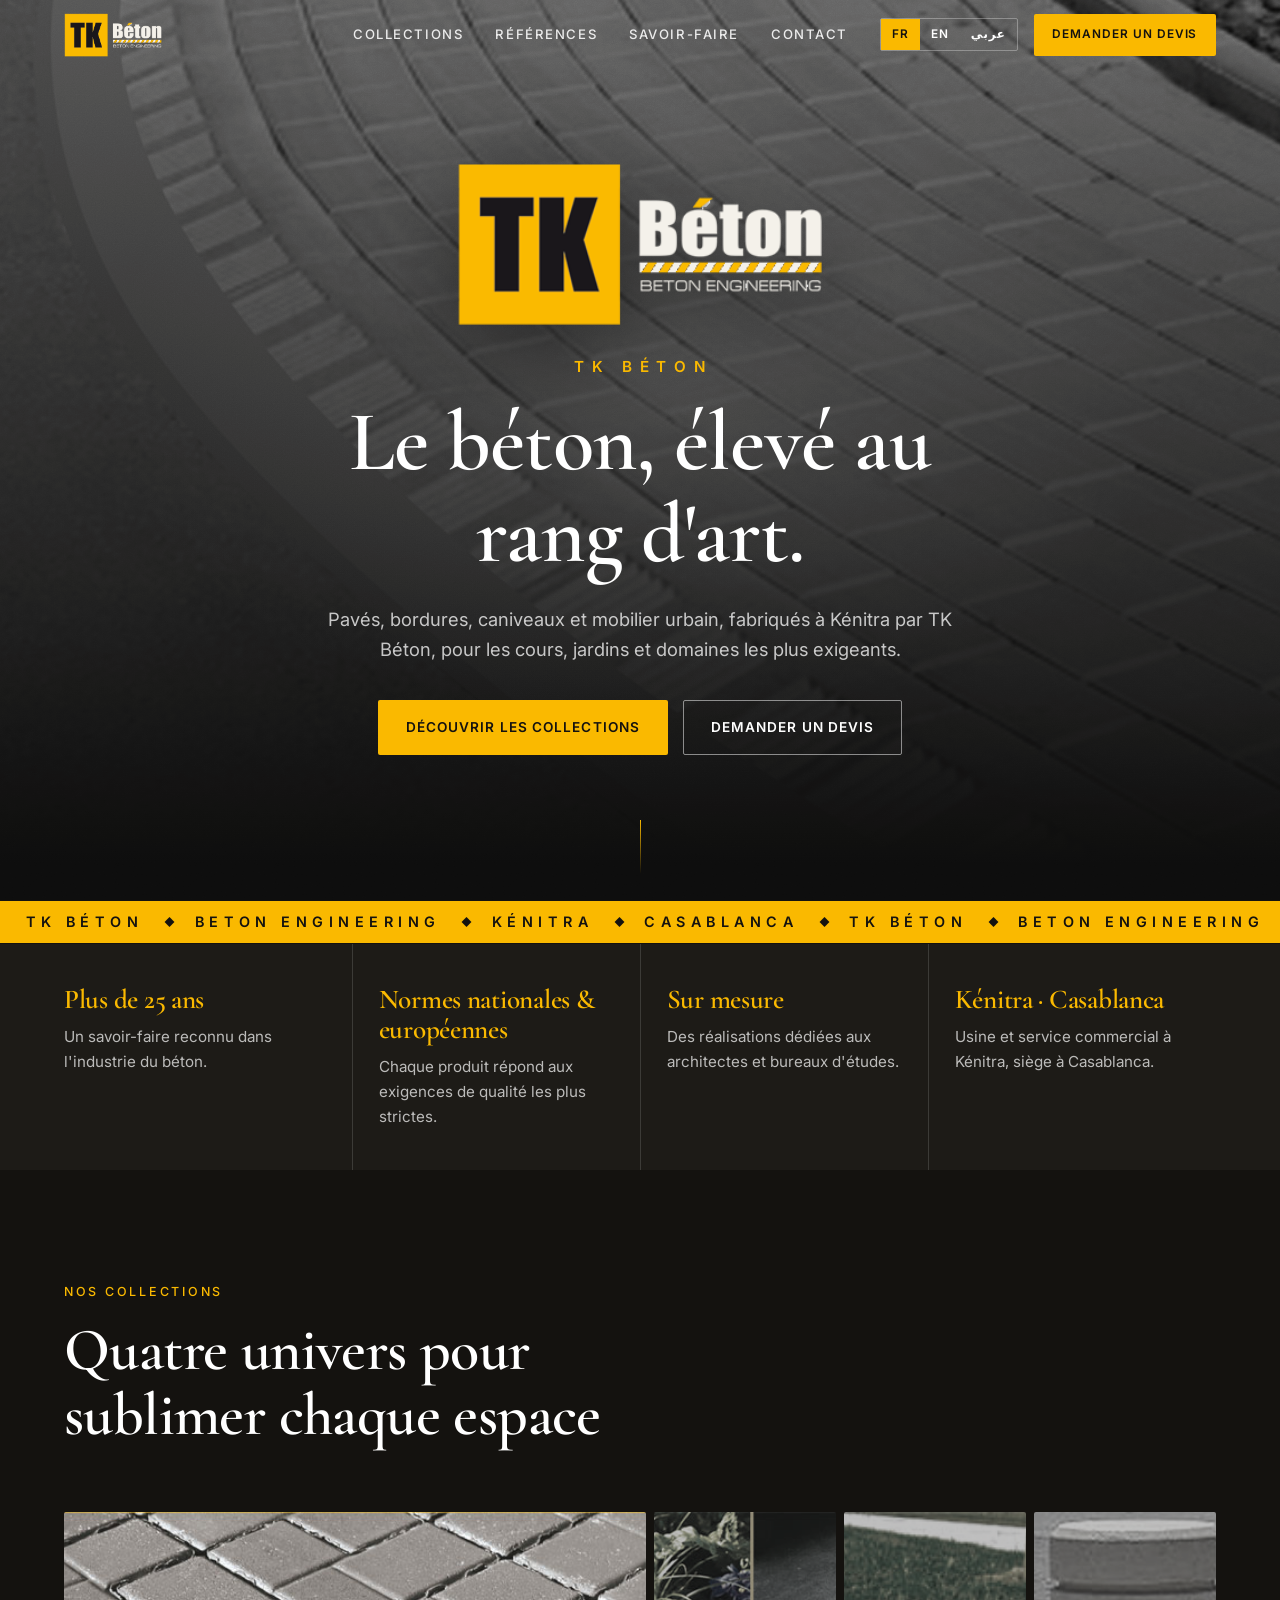
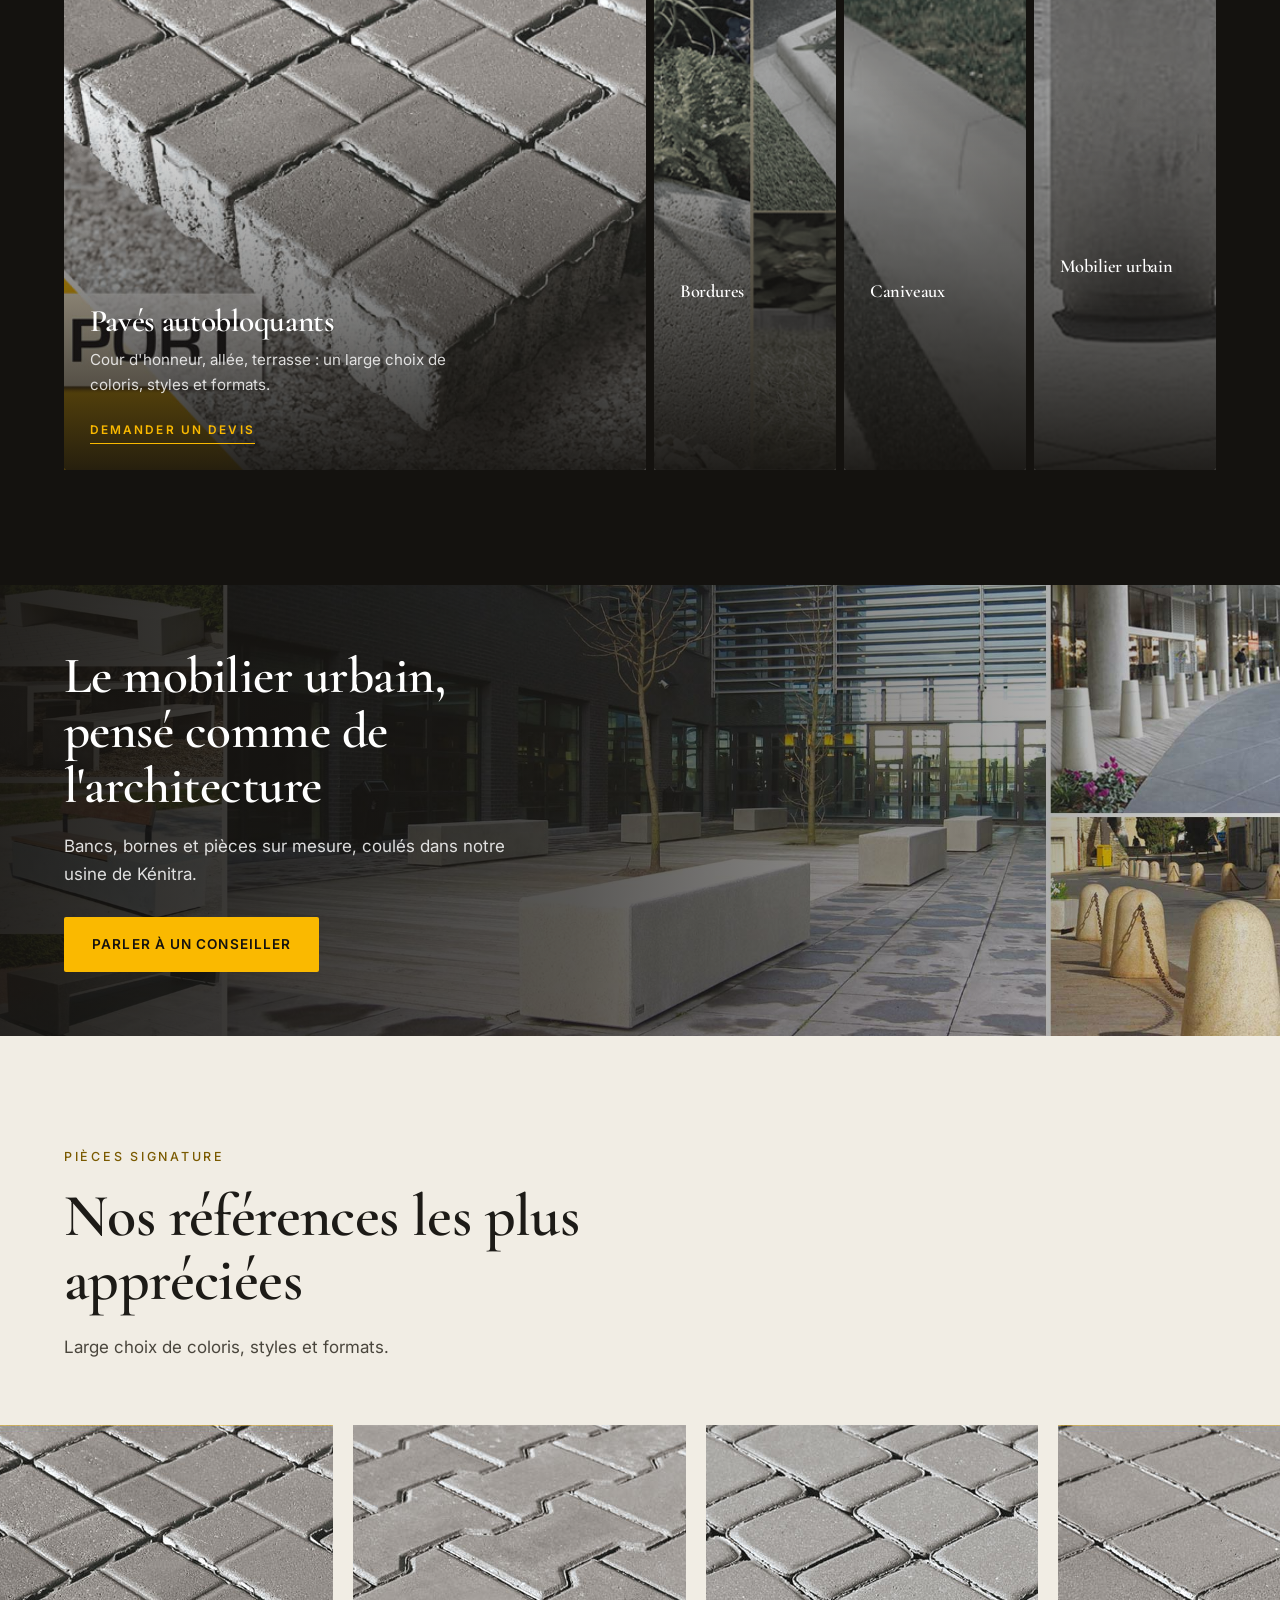
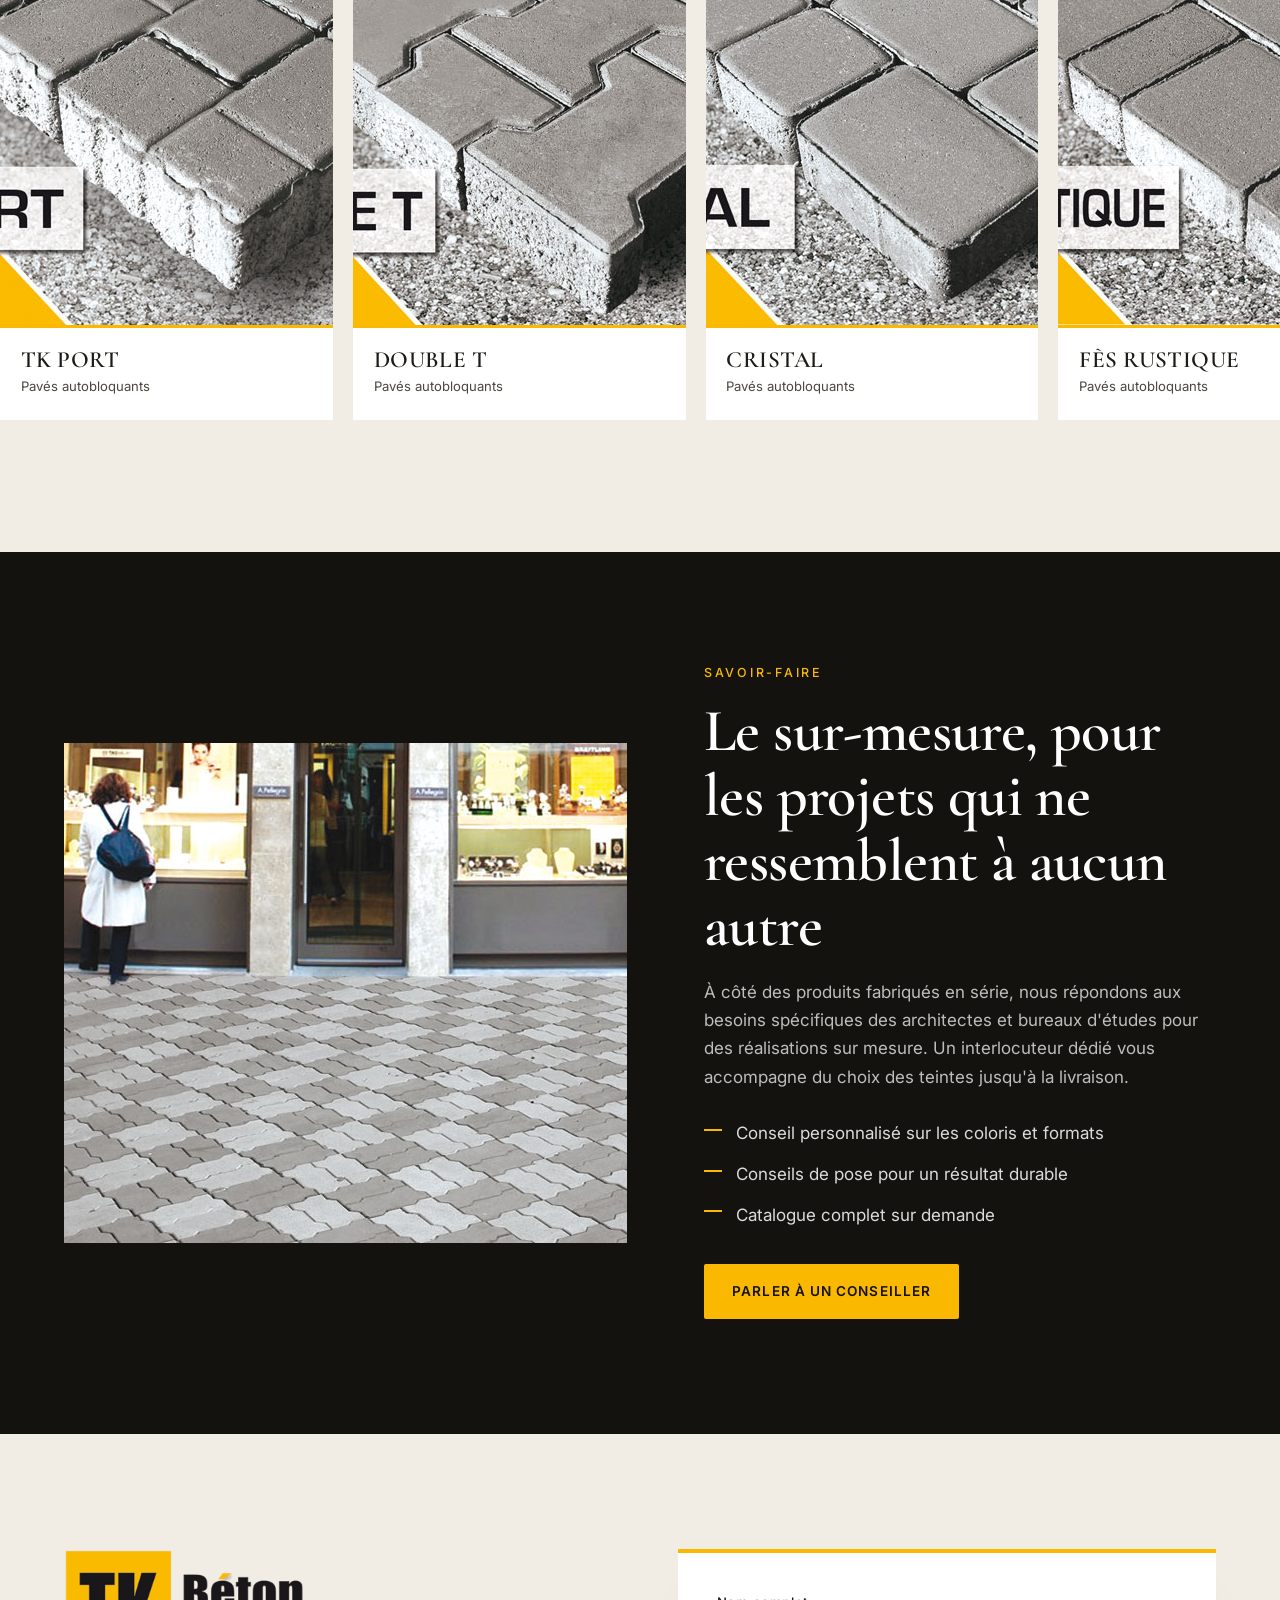
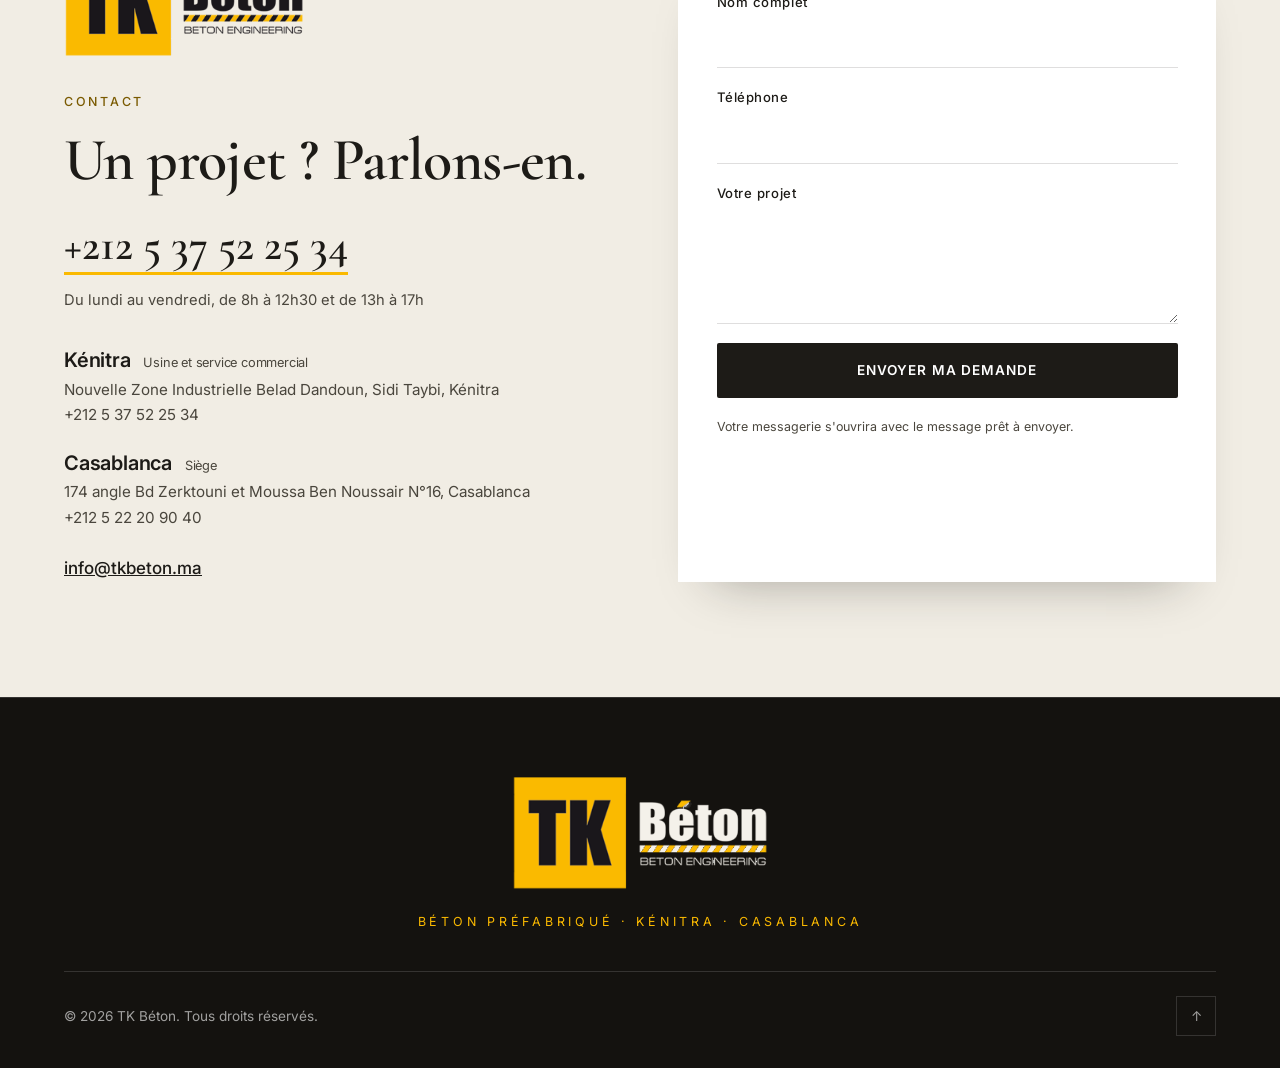
==== index.html @ c7498874 "feat: TK Beton v2 - logo-first dark premium redesign (FR/EN/AR)" ====
<!DOCTYPE html>
<html lang="fr" dir="ltr">
<head>
<meta charset="utf-8">
<meta name="viewport" content="width=device-width, initial-scale=1">
<title>TK Béton — L'art du béton pour vos espaces extérieurs</title>
<meta name="description" content="TK Béton, fabricant de béton préfabriqué à Kénitra : pavés autobloquants, bordures, caniveaux et mobilier urbain, aux normes nationales et européennes.">
<meta name="theme-color" content="#14120f">
<link rel="icon" type="image/png" sizes="32x32" href="images/favicon-32x32.png">
<link rel="apple-touch-icon" href="images/apple-touch-icon.png">
<script>
/* Set language/direction before first paint so Arabic never flashes as LTR French. */
(function(){try{var l=localStorage.getItem('tk-lang');if(['fr','en','ar'].indexOf(l)<0){l='fr';}
var d=document.documentElement;d.lang=l;d.dir=l==='ar'?'rtl':'ltr';}catch(e){}})();
</script>
<link rel="preload" as="image" href="images/logo-light.png">
<link rel="preconnect" href="https://fonts.googleapis.com">
<link rel="preconnect" href="https://fonts.gstatic.com" crossorigin>
<link href="https://fonts.googleapis.com/css2?family=Cormorant+Garamond:wght@500;600&family=Inter:wght@400;500;600&family=Noto+Naskh+Arabic:wght@500;700&family=Tajawal:wght@400;500;700&display=swap" rel="stylesheet">
<link rel="stylesheet" href="css/style.css">
</head>
<body>

<header class="site-header" id="top">
  <a class="brand" href="#top" aria-label="TK Béton — Beton Engineering">
    <img src="images/logo-light.png" width="323" height="145" alt="TK Béton — Beton Engineering">
  </a>
  <nav class="main-nav" id="main-nav" aria-label="Navigation principale">
    <a href="#collections" data-i18n="nav.collections">Collections</a>
    <a href="#references" data-i18n="nav.refs">Références</a>
    <a href="#savoir-faire" data-i18n="nav.craft">Savoir-faire</a>
    <a href="#contact" data-i18n="nav.contact">Contact</a>
  </nav>
  <div class="header-tools">
    <div class="lang" role="group" aria-label="Langue / Language / اللغة">
      <button type="button" data-lang="fr" aria-pressed="true">FR</button>
      <button type="button" data-lang="en" aria-pressed="false">EN</button>
      <button type="button" data-lang="ar" aria-pressed="false" lang="ar">عربي</button>
    </div>
    <a class="btn btn-gold btn-sm" href="#contact" data-i18n="nav.quote">Demander un devis</a>
    <button class="menu-btn" type="button" aria-controls="main-nav" aria-expanded="false" aria-label="Menu"><span></span><span></span></button>
  </div>
</header>

<main>
  <!-- HERO: the logo is the centrepiece -->
  <section class="hero" aria-labelledby="hero-title">
    <div class="hero-bg" aria-hidden="true"></div>
    <div class="hero-inner">
      <img class="hero-logo" src="images/logo-light.png" width="323" height="145" alt="TK Béton — Beton Engineering" fetchpriority="high">
      <p class="wordmark" data-i18n="brand.name">TK Béton</p>
      <h1 id="hero-title" data-i18n="hero2.title">Le béton, élevé au rang d'art.</h1>
      <p class="lead" data-i18n="hero.lead"></p>
      <div class="hero-cta">
        <a class="btn btn-gold" href="#collections" data-i18n="hero.cta1">Découvrir les collections</a>
        <a class="btn btn-ghost" href="#contact" data-i18n="nav.quote">Demander un devis</a>
      </div>
    </div>
    <a class="scroll-hint" href="#brandline" aria-label="Scroll"><i></i></a>
  </section>

  <!-- BRAND LINE -->
  <div class="brandline" id="brandline" aria-hidden="true">
    <div class="brandline-track">
      <span>TK BÉTON</span><span>BETON ENGINEERING</span><span>KÉNITRA</span><span>CASABLANCA</span>
      <span>TK BÉTON</span><span>BETON ENGINEERING</span><span>KÉNITRA</span><span>CASABLANCA</span>
    </div>
  </div>

  <!-- TRUST -->
  <section class="pillars" id="pillars">
    <div class="wrap pillars-grid">
      <div><h2 data-i18n="pillars.1.t">Plus de 25 ans</h2><p data-i18n="pillars.1.d"></p></div>
      <div><h2 data-i18n="pillars.2.t">Normes</h2><p data-i18n="pillars.2.d"></p></div>
      <div><h2 data-i18n="pillars.3.t">Sur mesure</h2><p data-i18n="pillars.3.d"></p></div>
      <div><h2 data-i18n="pillars.4.t">Kénitra · Casablanca</h2><p data-i18n="pillars.4.d"></p></div>
    </div>
  </section>

  <!-- COLLECTIONS: expanding panels -->
  <section class="section section-dark" id="collections" aria-labelledby="col-title">
    <div class="wrap">
      <header class="section-head">
        <p class="eyebrow" data-i18n="col.eyebrow">Nos collections</p>
        <h2 id="col-title" data-i18n="col.title">Quatre univers</h2>
      </header>
    </div>
    <div class="panels">
      <a class="panel" href="#contact" data-product="Pavés autobloquants">
        <img src="images/tk_port.jpg" width="715" height="500" alt="Pavés autobloquants TK Port" loading="lazy">
        <div class="panel-body"><h3 data-i18n="col.paves.t"></h3><p data-i18n="col.paves.d"></p><span class="more" data-i18n="card.quote">Demander un devis</span></div>
      </a>
      <a class="panel" href="#contact" data-product="Bordures">
        <img src="images/p1-cr1.jpg" width="715" height="500" alt="Bordures P1-CR1" loading="lazy">
        <div class="panel-body"><h3 data-i18n="col.bordures.t"></h3><p data-i18n="col.bordures.d"></p><span class="more" data-i18n="card.quote">Demander un devis</span></div>
      </a>
      <a class="panel" href="#contact" data-product="Caniveaux">
        <img src="images/caniveaux.jpg" width="429" height="300" alt="Caniveaux en béton" loading="lazy">
        <div class="panel-body"><h3 data-i18n="col.caniveaux.t"></h3><p data-i18n="col.caniveaux.d"></p><span class="more" data-i18n="card.quote">Demander un devis</span></div>
      </a>
      <a class="panel" href="#contact" data-product="Mobilier urbain">
        <img src="images/bornes.jpg" width="715" height="500" alt="Bornes en béton" loading="lazy">
        <div class="panel-body"><h3 data-i18n="col.mobilier.t"></h3><p data-i18n="col.mobilier.d"></p><span class="more" data-i18n="card.quote">Demander un devis</span></div>
      </a>
    </div>
  </section>

  <!-- BAND -->
  <section class="band" aria-labelledby="band-title">
    <img src="images/slide3.jpg" width="1920" height="700" alt="Mobilier urbain TK Béton : bancs et bornes en béton" loading="lazy">
    <div class="band-shade"></div>
    <div class="wrap band-copy">
      <h2 id="band-title" data-i18n="band.title"></h2>
      <p data-i18n="band.p"></p>
      <a class="btn btn-gold" href="#contact" data-product="Mobilier urbain sur mesure" data-i18n="band.cta">Parler à un conseiller</a>
    </div>
  </section>

  <!-- REFERENCES -->
  <section class="section section-stone" id="references" aria-labelledby="sig-title">
    <div class="wrap">
      <header class="section-head">
        <p class="eyebrow dark" data-i18n="sig.eyebrow">Pièces signature</p>
        <h2 id="sig-title" data-i18n="sig.title"></h2>
        <p class="sub" data-i18n="sig.lead"></p>
      </header>
    </div>
    <ul class="rail" tabindex="0" aria-label="TK PORT, DOUBLE T, CRISTAL, FÈS RUSTIQUE, P1-CR1, BORNES">
      <li><img src="images/tk_port.jpg" width="715" height="500" alt="TK PORT" loading="lazy"><div><b>TK PORT</b><span data-i18n="sig.paves"></span></div></li>
      <li><img src="images/double_t.jpg" width="715" height="500" alt="Double T" loading="lazy"><div><b>DOUBLE T</b><span data-i18n="sig.paves"></span></div></li>
      <li><img src="images/cristal.jpg" width="715" height="500" alt="Cristal" loading="lazy"><div><b>CRISTAL</b><span data-i18n="sig.paves"></span></div></li>
      <li><img src="images/fes_rustique.jpg" width="715" height="500" alt="Fès Rustique" loading="lazy"><div><b>FÈS RUSTIQUE</b><span data-i18n="sig.paves"></span></div></li>
      <li><img src="images/bornes_slides1.jpg" width="715" height="500" alt="Bornes" loading="lazy"><div><b>BORNES</b><span data-i18n="sig.mobilier"></span></div></li>
    </ul>
  </section>

  <!-- CRAFT -->
  <section class="section section-dark" id="savoir-faire" aria-labelledby="craft-title">
    <div class="wrap craft-grid">
      <figure class="craft-visual"><img src="images/agadir-slides2.jpg" width="715" height="500" alt="Réalisation TK Béton" loading="lazy"></figure>
      <div>
        <p class="eyebrow" data-i18n="craft.eyebrow">Savoir-faire</p>
        <h2 id="craft-title" data-i18n="craft.title"></h2>
        <p class="body" data-i18n="craft.p"></p>
        <ul class="checks">
          <li data-i18n="craft.l1"></li>
          <li data-i18n="craft.l2"></li>
          <li data-i18n="craft.l3"></li>
        </ul>
        <a class="btn btn-gold" href="#contact" data-i18n="craft.cta">Parler à un conseiller</a>
      </div>
    </div>
  </section>

  <!-- CONTACT -->
  <section class="section section-stone" id="contact" aria-labelledby="contact-title">
    <div class="wrap contact-grid">
      <div>
        <img class="contact-logo" src="images/logo-color.png" width="323" height="145" alt="TK Béton — Beton Engineering" loading="lazy">
        <p class="eyebrow dark" data-i18n="contact.eyebrow">Contact</p>
        <h2 id="contact-title" data-i18n="contact.title"></h2>
        <a class="phone" href="tel:+212537522534" dir="ltr">+212 5 37 52 25 34</a>
        <p class="hours" data-i18n="contact.hours"></p>
        <address class="sites">
          <div>
            <h3>Kénitra <small data-i18n="contact.fact"></small></h3>
            <p>Nouvelle Zone Industrielle Belad Dandoun, Sidi Taybi, Kénitra<br><span dir="ltr">+212 5 37 52 25 34</span></p>
          </div>
          <div>
            <h3>Casablanca <small data-i18n="contact.hq"></small></h3>
            <p>174 angle Bd Zerktouni et Moussa Ben Noussair N°16, Casablanca<br><span dir="ltr">+212 5 22 20 90 40</span></p>
          </div>
          <a class="mail" href="mailto:info@tkbeton.ma" dir="ltr">info@tkbeton.ma</a>
        </address>
      </div>
      <form class="form" id="contact-form" novalidate>
        <label><span data-i18n="contact.form.name">Nom complet</span><input name="name" type="text" autocomplete="name" required></label>
        <label><span data-i18n="contact.form.phone">Téléphone</span><input name="phone" type="tel" autocomplete="tel" required dir="ltr"></label>
        <label><span data-i18n="contact.form.msg">Votre projet</span><textarea name="msg" rows="4" required></textarea></label>
        <button class="btn btn-dark" type="submit" data-i18n="contact.form.send">Envoyer ma demande</button>
        <p class="note" data-i18n="contact.form.note"></p>
      </form>
    </div>
  </section>
</main>

<footer class="site-footer">
  <div class="wrap">
    <img class="foot-logo" src="images/logo-light.png" width="323" height="145" alt="TK Béton — Beton Engineering" loading="lazy">
    <p class="foot-tag" data-i18n="footer.tag">Béton préfabriqué · Kénitra · Casablanca</p>
    <div class="foot-row">
      <p>© 2026 TK Béton. <span data-i18n="footer.rights">Tous droits réservés.</span></p>
      <a href="#top" aria-label="Top">↑</a>
    </div>
  </div>
</footer>

<a class="call-bar" href="tel:+212537522534"><span data-i18n="call.now">Appeler</span> <span dir="ltr">+212 5 37 52 25 34</span></a>

<script src="js/i18n.js"></script>
<script src="js/main.js"></script>
</body>
</html>
---- css/style.css ----
/* TK Béton v2 — dark monolith. The logo yellow is the only accent. Logical properties keep RTL correct. */
:root {
  --night: #14120f;
  --night-2: #1d1b17;
  --ink: #1d1b17;
  --ink-soft: #4a463d;
  --stone: #f1ede4;
  --paper: #fbf9f4;
  --gold: #fab900;
  --line: rgba(255, 255, 255, .14);
  --line-dark: rgba(29, 27, 23, .14);
  --font-display: "Cormorant Garamond", Georgia, serif;
  --font-body: "Inter", system-ui, sans-serif;
  --gutter: clamp(1.25rem, 5vw, 4rem);
  --section: clamp(4.5rem, 9vw, 9rem);
  --ease: cubic-bezier(.16, 1, .3, 1);
}
html[lang="ar"] { --font-display: "Noto Naskh Arabic", "Tajawal", serif; --font-body: "Tajawal", "Inter", sans-serif; }

*, *::before, *::after { box-sizing: border-box; }
html { scroll-behavior: smooth; scroll-padding-top: 5rem; }
body { margin: 0; background: var(--night); color: #fff; font: 400 1.0625rem/1.65 var(--font-body); -webkit-font-smoothing: antialiased; }
img { display: block; max-width: 100%; }
a { color: inherit; }
button { font: inherit; color: inherit; cursor: pointer; }
:focus-visible { outline: 2px solid var(--gold); outline-offset: 3px; }
.wrap { width: min(100% - 2 * var(--gutter), 1240px); margin-inline: auto; }

h1, h2, h3 { font-family: var(--font-display); font-weight: 600; line-height: 1.08; margin: 0; letter-spacing: -.01em; }
h2 { font-size: clamp(2rem, 1.2rem + 3.4vw, 3.75rem); }
html[lang="ar"] h1, html[lang="ar"] h2, html[lang="ar"] h3 { letter-spacing: 0; line-height: 1.3; }
.eyebrow { font: 500 .78rem/1 var(--font-body); letter-spacing: .22em; text-transform: uppercase; color: var(--gold); margin: 0 0 1.25rem; }
.eyebrow.dark { color: #7a5a00; }
html[lang="ar"] .eyebrow { letter-spacing: .04em; font-size: .95rem; }
.sub, .body { color: rgba(255,255,255,.72); max-width: 56ch; margin: 1.25rem 0 0; }
.section-stone .sub { color: var(--ink-soft); }

/* Buttons */
.btn { display: inline-flex; align-items: center; gap: .6rem; padding: .95rem 1.7rem; border-radius: 2px; border: 1px solid transparent; font-weight: 600; font-size: .85rem; letter-spacing: .08em; text-transform: uppercase; text-decoration: none; transition: transform .3s var(--ease), background .3s, color .3s, border-color .3s; }
html[lang="ar"] .btn { letter-spacing: 0; text-transform: none; font-size: .95rem; }
.btn:hover { transform: translateY(-2px); }
.btn-sm { padding: .65rem 1.1rem; font-size: .74rem; }
.btn-gold { background: var(--gold); color: #14120f; }
.btn-gold:hover { background: #ffcb2e; }
.btn-ghost { background: transparent; color: #fff; border-color: rgba(255,255,255,.5); }
.btn-ghost:hover { border-color: var(--gold); color: var(--gold); }
.btn-dark { background: var(--ink); color: #fff; }
.btn-dark:hover { background: #000; }

/* Header */
.site-header { position: fixed; inset: 0 0 auto 0; z-index: 50; display: flex; align-items: center; gap: 2rem; padding: .8rem var(--gutter); transition: background .4s, box-shadow .4s; }
.site-header.scrolled { background: rgba(20,18,15,.88); backdrop-filter: blur(14px); box-shadow: 0 1px 0 var(--line); }
.brand { display: block; line-height: 0; opacity: 0; transform: translateY(-6px); transition: opacity .5s, transform .5s var(--ease); pointer-events: none; }
.site-header.scrolled .brand { opacity: 1; transform: none; pointer-events: auto; }
.brand img { height: 44px; width: auto; }
.main-nav { display: flex; gap: 2rem; margin-inline-start: auto; }
.main-nav a { white-space: nowrap; text-decoration: none; color: rgba(255,255,255,.88); font-size: .82rem; font-weight: 500; letter-spacing: .12em; text-transform: uppercase; position: relative; padding-block: .3rem; }
html[lang="ar"] .main-nav a { letter-spacing: 0; text-transform: none; font-size: .98rem; }
.main-nav a::after { content: ""; position: absolute; inset: auto 0 0 0; height: 1px; background: var(--gold); transform: scaleX(0); transform-origin: left; transition: transform .35s var(--ease); }
[dir="rtl"] .main-nav a::after { transform-origin: right; }
.main-nav a:hover::after { transform: scaleX(1); }
.header-tools { display: flex; align-items: center; gap: 1rem; }
.header-tools:first-child { margin-inline-start: auto; }
.lang { display: flex; border: 1px solid rgba(255,255,255,.3); border-radius: 2px; }
.lang button { border: 0; background: none; padding: .35rem .7rem; font-size: .74rem; font-weight: 600; letter-spacing: .06em; }
.lang button[aria-pressed="true"] { background: var(--gold); color: #14120f; }
.menu-btn { display: none; width: 44px; height: 44px; border: 0; background: none; position: relative; }
.menu-btn span { position: absolute; inset-inline: 10px; height: 2px; background: #fff; transition: transform .3s var(--ease); }
.menu-btn span:first-child { top: 17px; } .menu-btn span:last-child { top: 25px; }
.menu-btn[aria-expanded="true"] span:first-child { transform: translateY(4px) rotate(45deg); }
.menu-btn[aria-expanded="true"] span:last-child { transform: translateY(-4px) rotate(-45deg); }

/* Hero */
.hero { position: relative; min-height: 100svh; display: grid; place-items: center; text-align: center; isolation: isolate; overflow: hidden; background: var(--night); }
.hero-bg { position: absolute; inset: 0; z-index: -1; background:
  radial-gradient(ellipse 60% 55% at 50% 42%, rgba(250,185,0,.14), transparent 70%),
  linear-gradient(180deg, rgba(20,18,15,.55), var(--night) 96%),
  url("../images/slide1.jpg") center / cover;
  filter: grayscale(1) contrast(1.05); opacity: .9; }
.hero-bg::after { content: ""; position: absolute; inset: 0; opacity: .12; mix-blend-mode: overlay;
  background-image: url("data:image/svg+xml,%3Csvg xmlns='http://www.w3.org/2000/svg' width='160' height='160'%3E%3Cfilter id='n'%3E%3CfeTurbulence type='fractalNoise' baseFrequency='.9' numOctaves='2'/%3E%3C/filter%3E%3Crect width='100%25' height='100%25' filter='url(%23n)'/%3E%3C/svg%3E"); }
.hero-inner { padding: 7rem var(--gutter) 6rem; max-width: 62rem; display: grid; justify-items: center; }
.hero-logo { width: clamp(15rem, 34vw, 23rem); height: auto; margin-bottom: 2rem; filter: drop-shadow(0 20px 50px rgba(0,0,0,.55)); animation: rise 1.2s var(--ease) both; }
.wordmark { margin: 0 0 1.4rem; font: 600 .95rem/1 var(--font-body); letter-spacing: .5em; text-transform: uppercase; color: var(--gold); padding-inline-start: .5em; animation: rise 1.2s .15s var(--ease) both; }
html[lang="ar"] .wordmark { letter-spacing: .1em; font-size: 1.15rem; }
.hero h1 { font-size: clamp(2.4rem, 1rem + 5.4vw, 5.4rem); max-width: 16ch; animation: rise 1.2s .3s var(--ease) both; }
.hero .lead { max-width: 54ch; font-size: clamp(1rem, .95rem + .35vw, 1.15rem); color: rgba(255,255,255,.75); margin: 1.5rem 0 2.2rem; animation: rise 1.2s .45s var(--ease) both; }
.hero-cta { display: flex; flex-wrap: wrap; gap: .9rem; justify-content: center; animation: rise 1.2s .6s var(--ease) both; }
@keyframes rise { from { opacity: 0; transform: translateY(22px); } to { opacity: 1; transform: none; } }
.scroll-hint { position: absolute; inset-inline: 0; bottom: 1.6rem; margin-inline: auto; width: 1px; height: 54px; background: linear-gradient(var(--gold), transparent); animation: pulse 2.2s infinite; }
@keyframes pulse { 50% { transform: scaleY(.55); transform-origin: top; } }

/* Brand line (yellow strip, in the logo's own colour) */
.brandline { background: var(--gold); color: #14120f; overflow: hidden; white-space: nowrap; border-block: 1px solid #14120f; }
.brandline-track { display: inline-flex; animation: slide 38s linear infinite; padding-block: .85rem; }
.brandline span { font: 600 .9rem/1 var(--font-body); letter-spacing: .38em; padding-inline: 1.6rem; position: relative; }
.brandline span::after { content: ""; position: absolute; inset-inline-end: -.25rem; top: 50%; width: 7px; height: 7px; background: #14120f; transform: translateY(-50%) rotate(45deg); }
@keyframes slide { to { transform: translateX(-50%); } }
[dir="rtl"] .brandline-track { animation-name: slide-rtl; }
@keyframes slide-rtl { to { transform: translateX(50%); } }

/* Trust */
.pillars { background: var(--night-2); }
.pillars-grid { display: grid; grid-template-columns: repeat(4, 1fr); }
.pillars-grid > div { padding: 2.6rem 1.6rem; border-inline-start: 1px solid var(--line); }
.pillars-grid > div:first-child { border-inline-start: 0; padding-inline-start: 0; }
.pillars h2 { font-size: 1.7rem; color: var(--gold); }
.pillars p { margin: .6rem 0 0; color: rgba(255,255,255,.7); font-size: .95rem; max-width: 30ch; }

/* Sections */
.section { padding-block: var(--section); }
.section-dark { background: var(--night); }
.section-stone { background: var(--stone); color: var(--ink); }
.section-head { margin-bottom: clamp(2.2rem, 5vw, 4rem); max-width: 40rem; }

/* Expanding panels */
.panels { display: flex; gap: .5rem; height: clamp(26rem, 62vh, 36rem); padding-inline: var(--gutter); }
.panel { position: relative; flex: 1; overflow: hidden; display: flex; align-items: flex-end; text-decoration: none; isolation: isolate; transition: flex .8s var(--ease); border-radius: 2px; }
.panel.active { flex: 3.2; }
.panel img { position: absolute; inset: 0; width: 100%; height: 100%; object-fit: cover; z-index: -2; filter: grayscale(.85) brightness(.75); transition: filter .8s var(--ease); }
.panel.active img { filter: none; }
.panel::after { content: ""; position: absolute; inset: 0; z-index: -1; background: linear-gradient(180deg, transparent 30%, rgba(20,18,15,.92)); }
.panel-body { padding: 1.6rem; width: 100%; min-width: 16rem; }
.panel h3 { font-size: clamp(1.5rem, 1rem + 1.2vw, 2.2rem); }
.panel:not(.active) h3 { font-size: 1.15rem; }
.panel-body { min-width: 0; }
.panel p { margin: .5rem 0 1rem; color: rgba(255,255,255,.82); font-size: .95rem; max-width: 36ch; opacity: 0; transform: translateY(10px); transition: opacity .6s .15s, transform .6s .15s var(--ease); }
.panel .more { opacity: 0; transition: opacity .6s .2s; }
.panel.active p, .panel.active .more { opacity: 1; transform: none; }
.more { display: inline-block; font-size: .74rem; font-weight: 600; letter-spacing: .18em; text-transform: uppercase; color: var(--gold); border-bottom: 1px solid var(--gold); padding-bottom: 3px; }
html[lang="ar"] .more { letter-spacing: 0; text-transform: none; font-size: .9rem; }

/* Band */
.band { position: relative; min-height: 28rem; display: grid; align-items: center; overflow: hidden; isolation: isolate; }
.band > img { position: absolute; inset: 0; width: 100%; height: 100%; object-fit: cover; z-index: -2; }
.band-shade { position: absolute; inset: 0; z-index: -1; background: linear-gradient(90deg, rgba(20,18,15,.92) 0%, rgba(20,18,15,.7) 45%, rgba(20,18,15,.15) 100%); }
[dir="rtl"] .band-shade { background: linear-gradient(270deg, rgba(20,18,15,.92) 0%, rgba(20,18,15,.7) 45%, rgba(20,18,15,.15) 100%); }
.band-copy { padding-block: 4rem; }
.band h2 { font-size: clamp(1.9rem, 1.2rem + 2.6vw, 3.2rem); max-width: 18ch; }
.band p { max-width: 42ch; color: rgba(255,255,255,.85); margin: 1.1rem 0 1.8rem; }

/* Rail */
.rail { list-style: none; margin: 0; padding: 0 var(--gutter) 1rem; display: flex; gap: 1.25rem; overflow-x: auto; scroll-snap-type: x mandatory; scrollbar-width: thin; }
.rail li { flex: 0 0 clamp(15rem, 26vw, 22rem); scroll-snap-align: start; background: #fff; overflow: hidden; transition: transform .4s var(--ease), box-shadow .4s; }
.rail li:hover { transform: translateY(-6px); box-shadow: 0 24px 40px -24px rgba(29,27,23,.45); }
.rail img { width: 100%; aspect-ratio: 4/3; object-fit: cover; }
.rail li div { padding: 1.1rem 1.3rem 1.4rem; display: grid; gap: .15rem; border-top: 3px solid var(--gold); }
.rail b { font: 600 1.45rem var(--font-display); letter-spacing: .02em; }
.rail span { font-size: .82rem; color: var(--ink-soft); }

/* Craft */
.craft-grid { display: grid; grid-template-columns: 1.1fr 1fr; gap: clamp(2rem, 6vw, 6rem); align-items: center; }
.craft-visual { margin: 0; position: relative; }
.craft-visual img { width: 100%; aspect-ratio: 4/3; object-fit: cover; }
.craft-visual::before { content: ""; position: absolute; inset: 1.2rem -1.2rem -1.2rem 1.2rem; border: 1px solid var(--gold); z-index: -1; }
[dir="rtl"] .craft-visual::before { inset: 1.2rem 1.2rem -1.2rem -1.2rem; }
.craft-grid h2 { margin-bottom: 1.2rem; }
.checks { list-style: none; padding: 0; margin: 1.8rem 0 2.2rem; display: grid; gap: .8rem; }
.checks li { padding-inline-start: 2rem; position: relative; color: rgba(255,255,255,.85); }
.checks li::before { content: ""; position: absolute; inset-inline-start: 0; top: .55em; width: 1.1rem; height: 2px; background: var(--gold); }

/* Contact */
.contact-grid { display: grid; grid-template-columns: 1fr 1fr; gap: clamp(2rem, 6vw, 6rem); }
.contact-logo { width: clamp(11rem, 20vw, 15rem); height: auto; margin-bottom: 2.4rem; }
.phone { display: inline-block; margin-top: 1.6rem; font: 600 clamp(1.8rem, 1.2rem + 2vw, 2.8rem) var(--font-display); text-decoration: none; border-bottom: 3px solid var(--gold); }
.hours { color: var(--ink-soft); font-size: .92rem; margin: .8rem 0 2.2rem; }
.sites { font-style: normal; display: grid; gap: 1.5rem; }
.sites h3 { font: 600 1.25rem var(--font-body); }
.sites small { font-weight: 400; color: var(--ink-soft); font-size: .8rem; margin-inline-start: .5rem; }
.sites p { margin: .3rem 0 0; color: var(--ink-soft); font-size: .95rem; }
.mail { color: var(--ink); font-weight: 500; }
.form { background: #fff; padding: clamp(1.5rem, 3vw, 2.5rem); display: grid; gap: 1.2rem; align-content: start; border-top: 4px solid var(--gold); box-shadow: 0 30px 50px -35px rgba(29,27,23,.4); }
.form label { display: grid; gap: .4rem; font-size: .82rem; font-weight: 500; letter-spacing: .04em; }
.form input, .form textarea { font: inherit; color: var(--ink); padding: .8rem 0; border: 0; border-bottom: 1px solid var(--line-dark); background: transparent; border-radius: 0; resize: vertical; }
.form input:focus, .form textarea:focus { outline: 0; border-bottom-color: var(--ink); box-shadow: 0 1px 0 var(--ink); }
.form .btn { justify-content: center; }
.form input:user-invalid, .form textarea:user-invalid { border-bottom-color: #b3261e; }
.note { margin: 0; font-size: .78rem; color: var(--ink-soft); }

/* Footer */
.site-footer { background: var(--night); border-top: 1px solid var(--line); padding-block: clamp(3rem, 6vw, 5rem) 2rem; text-align: center; }
.foot-logo { width: clamp(12rem, 22vw, 16rem); height: auto; margin-inline: auto; }
.foot-tag { margin: 1.4rem 0 2.4rem; font-size: .78rem; letter-spacing: .3em; text-transform: uppercase; color: var(--gold); }
html[lang="ar"] .foot-tag { letter-spacing: .05em; font-size: .95rem; }
.foot-row { display: flex; justify-content: space-between; align-items: center; gap: 1rem; padding-top: 1.5rem; border-top: 1px solid var(--line); color: rgba(255,255,255,.6); font-size: .85rem; }
.foot-row p { margin: 0; }
.foot-row a { text-decoration: none; width: 40px; height: 40px; border: 1px solid var(--line); display: grid; place-items: center; }
.call-bar { display: none; }

/* Reveal */
.js .reveal { opacity: 0; transform: translateY(24px); transition: opacity .9s var(--ease), transform .9s var(--ease); }
.js .reveal.in { opacity: 1; transform: none; }

@media (max-width: 960px) {
  .site-header { background: linear-gradient(180deg, rgba(20,18,15,.85), transparent); }
  .brand { opacity: 1; transform: none; pointer-events: auto; }
  .brand img { height: 38px; }
  .main-nav { position: fixed; inset: 0 0 auto 0; flex-direction: column; gap: 0; padding: 5.5rem var(--gutter) 2rem; background: var(--night); transform: translateY(-100%); transition: transform .5s var(--ease); z-index: -1; margin: 0; }
  .main-nav.open { transform: none; }
  .main-nav a { padding: 1rem 0; font-size: 1rem; border-bottom: 1px solid var(--line); }
  .menu-btn { display: block; }
  .header-tools { margin-inline-start: auto; gap: .5rem; }
  .header-tools .btn-gold { display: none; }
  .craft-grid, .contact-grid { grid-template-columns: 1fr; }
  .craft-visual::before { display: none; }
  .pillars-grid { grid-template-columns: 1fr 1fr; }
  .pillars-grid > div { border-inline-start: 0; border-top: 1px solid var(--line); padding: 1.6rem 1rem 1.6rem 0; }
  .pillars-grid > div:nth-child(-n+2) { border-top: 0; }
  /* panels stack on small screens and always show their text */
  .panels { flex-direction: column; height: auto; }
  .panel, .panel.active { flex: none; min-height: 17rem; }
  .panel img { filter: none; }
  .panel p, .panel .more { opacity: 1; transform: none; }
}
@media (max-width: 520px) {
  .pillars-grid { grid-template-columns: 1fr; }
  .pillars-grid > div:nth-child(2) { border-top: 1px solid var(--line); }
  .call-bar { position: fixed; z-index: 60; inset: auto 0 0 0; display: flex; justify-content: center; gap: .7rem; padding: .9rem; background: var(--gold); color: #14120f; font-weight: 600; text-decoration: none; }
  .site-footer { padding-bottom: 5rem; }
}
@media (prefers-reduced-motion: reduce) {
  *, *::before, *::after { animation: none !important; transition: none !important; scroll-behavior: auto !important; }
  .js .reveal { opacity: 1; transform: none; }
}
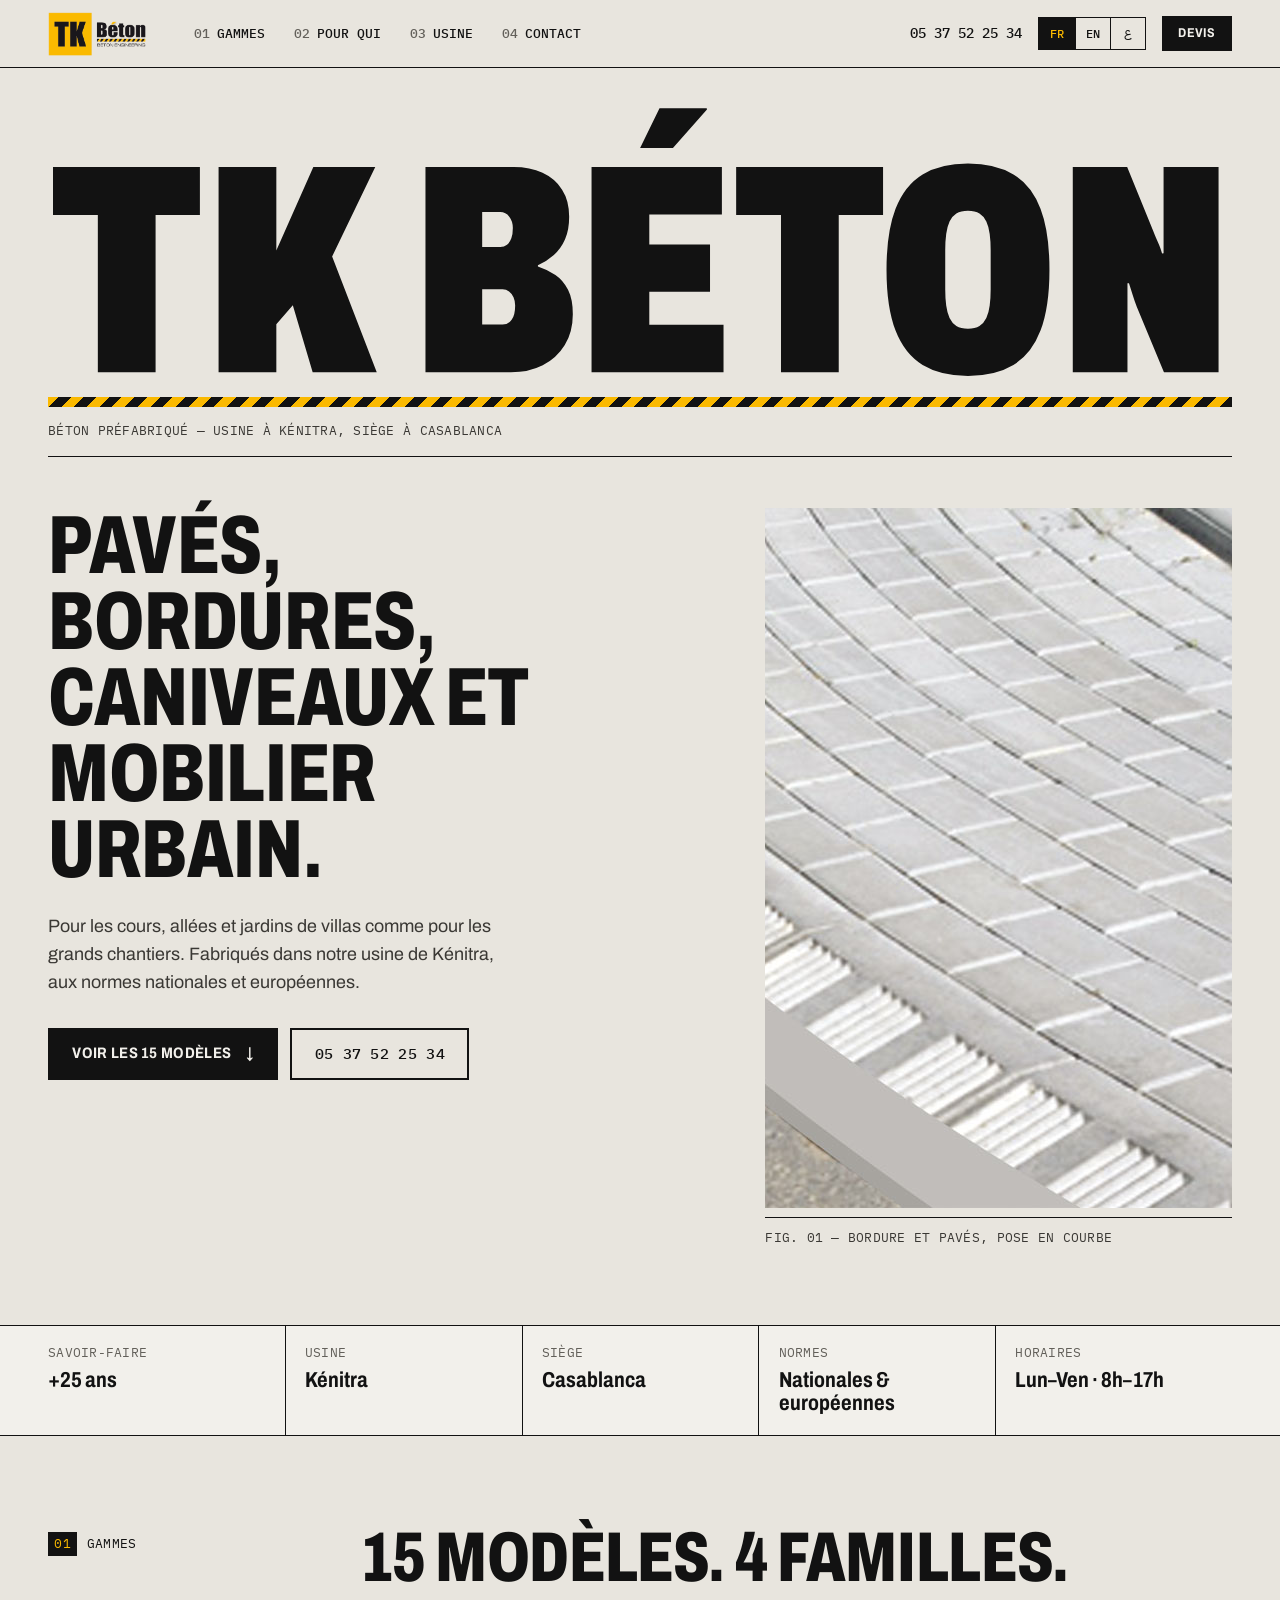
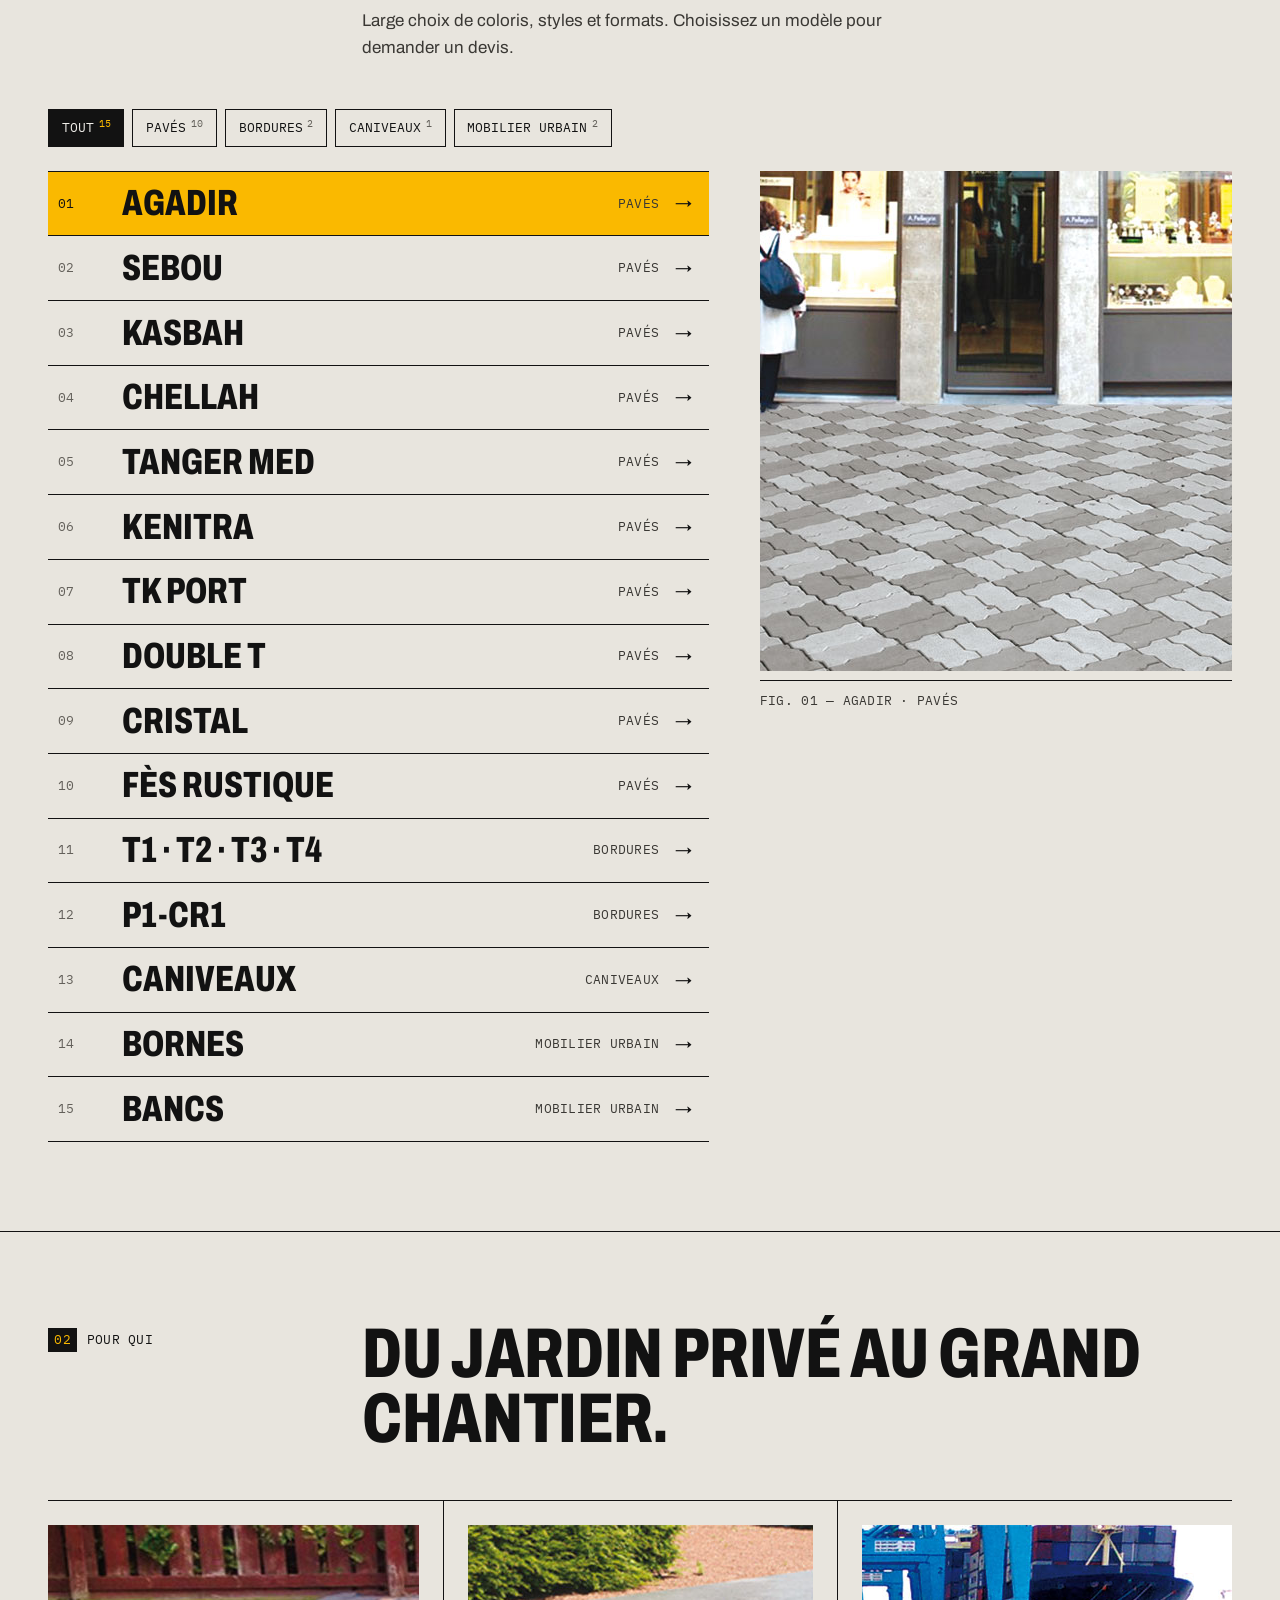
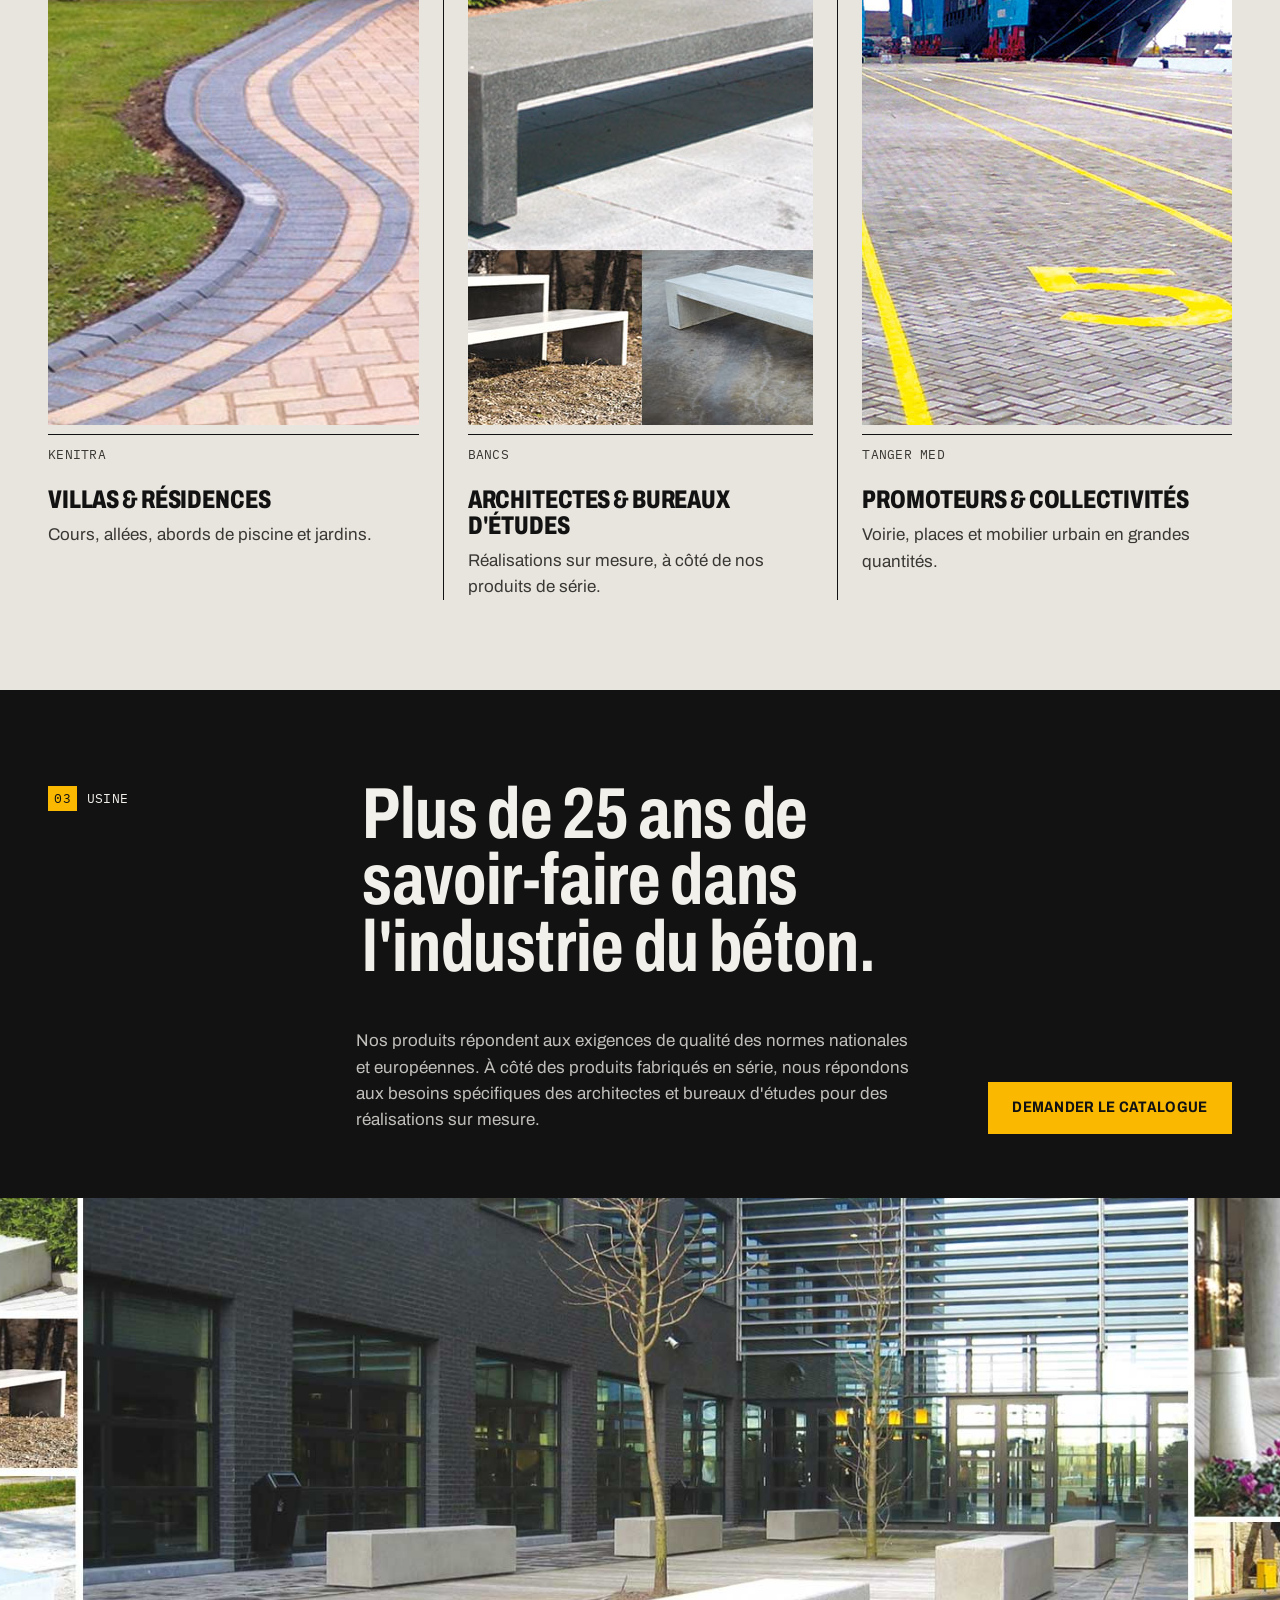
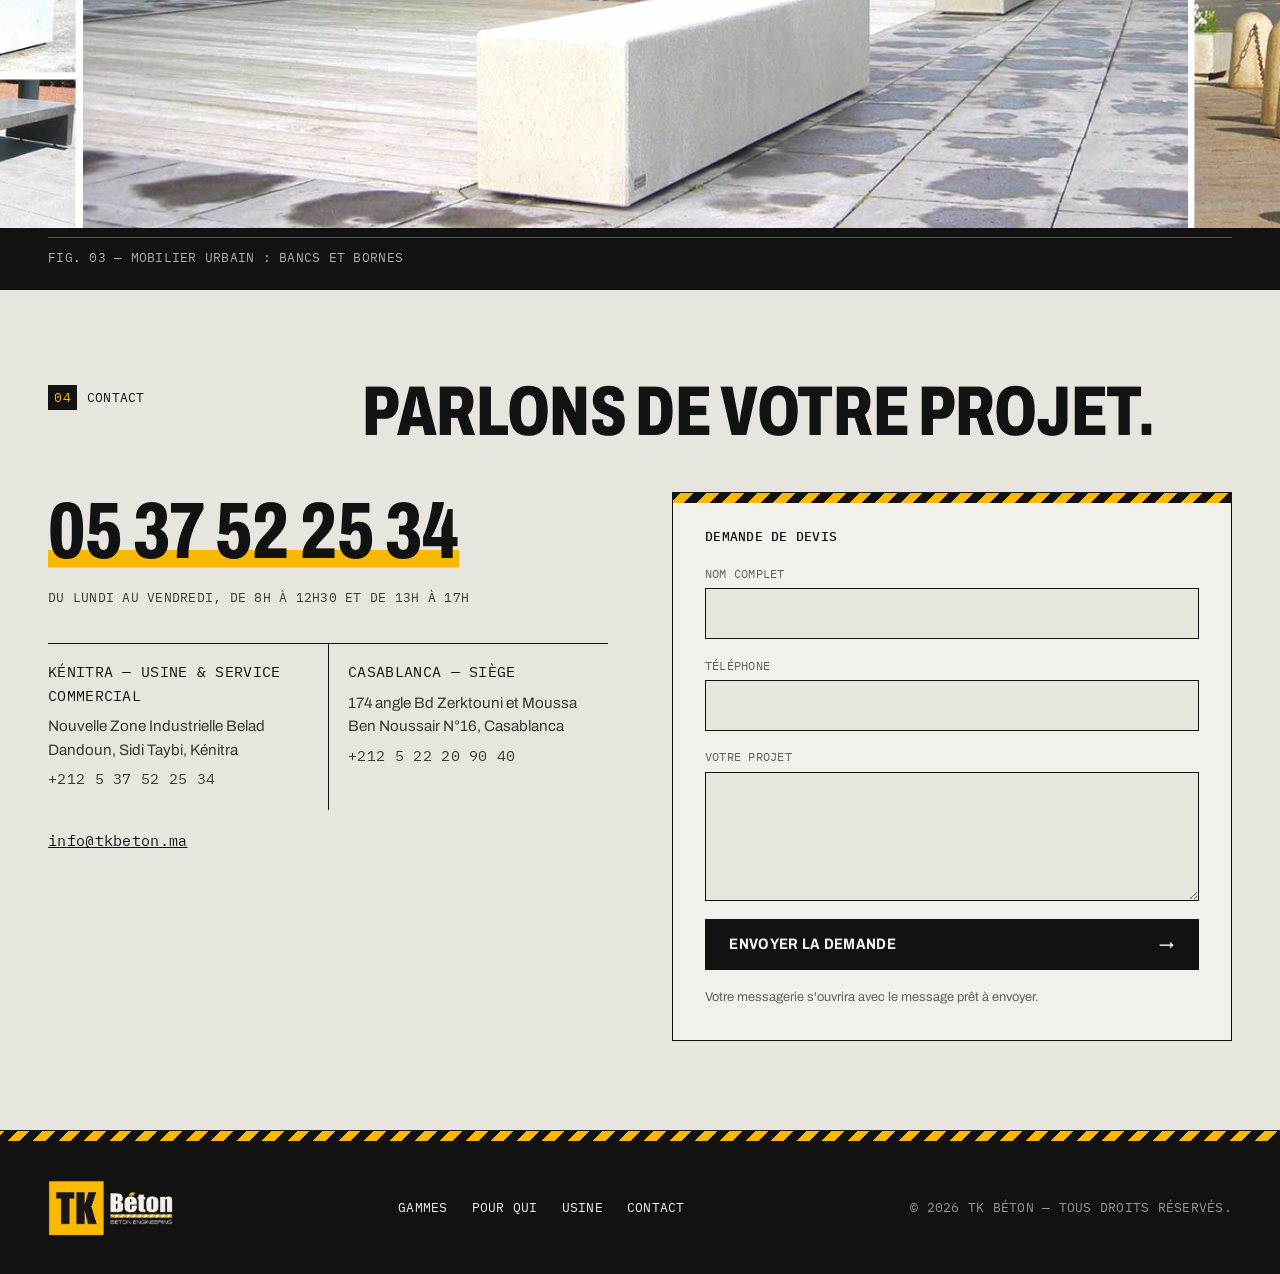
==== commit 440e82e4: "feat: rebrand v2 as a Beton Engineering catalogue Drop the generic luxury template (centered hero, s" ====
--- a/index.html
+++ b/index.html
@@ -3,9 +3,9 @@
 <head>
 <meta charset="utf-8">
 <meta name="viewport" content="width=device-width, initial-scale=1">
-<title>TK Béton — L'art du béton pour vos espaces extérieurs</title>
-<meta name="description" content="TK Béton, fabricant de béton préfabriqué à Kénitra : pavés autobloquants, bordures, caniveaux et mobilier urbain, aux normes nationales et européennes.">
-<meta name="theme-color" content="#14120f">
+<title>TK Béton — Pavés, bordures, caniveaux et mobilier urbain en béton</title>
+<meta name="description" content="TK Béton, fabricant de béton préfabriqué à Kénitra depuis plus de 25 ans : pavés autobloquants, bordures, caniveaux et mobilier urbain, aux normes nationales et européennes.">
+<meta name="theme-color" content="#e8e5de">
 <link rel="icon" type="image/png" sizes="32x32" href="images/favicon-32x32.png">
 <link rel="apple-touch-icon" href="images/apple-touch-icon.png">
 <script>
@@ -13,189 +13,211 @@
 (function(){try{var l=localStorage.getItem('tk-lang');if(['fr','en','ar'].indexOf(l)<0){l='fr';}
 var d=document.documentElement;d.lang=l;d.dir=l==='ar'?'rtl':'ltr';}catch(e){}})();
 </script>
-<link rel="preload" as="image" href="images/logo-light.png">
 <link rel="preconnect" href="https://fonts.googleapis.com">
 <link rel="preconnect" href="https://fonts.gstatic.com" crossorigin>
-<link href="https://fonts.googleapis.com/css2?family=Cormorant+Garamond:wght@500;600&family=Inter:wght@400;500;600&family=Noto+Naskh+Arabic:wght@500;700&family=Tajawal:wght@400;500;700&display=swap" rel="stylesheet">
+<link href="https://fonts.googleapis.com/css2?family=Archivo:wdth,wght@62..125,400..900&family=IBM+Plex+Mono:wght@400;500&family=IBM+Plex+Sans+Arabic:wght@400;500;700&display=swap" rel="stylesheet">
 <link rel="stylesheet" href="css/style.css">
 </head>
 <body>
 
 <header class="site-header" id="top">
-  <a class="brand" href="#top" aria-label="TK Béton — Beton Engineering">
-    <img src="images/logo-light.png" width="323" height="145" alt="TK Béton — Beton Engineering">
-  </a>
-  <nav class="main-nav" id="main-nav" aria-label="Navigation principale">
-    <a href="#collections" data-i18n="nav.collections">Collections</a>
-    <a href="#references" data-i18n="nav.refs">Références</a>
-    <a href="#savoir-faire" data-i18n="nav.craft">Savoir-faire</a>
-    <a href="#contact" data-i18n="nav.contact">Contact</a>
+  <a class="brand" href="#top"><img src="images/logo-color.png" width="323" height="145" alt="TK Béton — Beton Engineering"></a>
+  <nav class="main-nav" id="main-nav" aria-label="Navigation">
+    <a href="#gammes"><span class="n">01</span><span data-i18n="nav.ranges">Gammes</span></a>
+    <a href="#pour-qui"><span class="n">02</span><span data-i18n="nav.clients">Pour qui</span></a>
+    <a href="#usine"><span class="n">03</span><span data-i18n="nav.factory">Usine</span></a>
+    <a href="#contact"><span class="n">04</span><span data-i18n="nav.contact">Contact</span></a>
   </nav>
   <div class="header-tools">
+    <a class="head-phone" href="tel:+212537522534" dir="ltr">05 37 52 25 34</a>
     <div class="lang" role="group" aria-label="Langue / Language / اللغة">
       <button type="button" data-lang="fr" aria-pressed="true">FR</button>
       <button type="button" data-lang="en" aria-pressed="false">EN</button>
-      <button type="button" data-lang="ar" aria-pressed="false" lang="ar">عربي</button>
-    </div>
-    <a class="btn btn-gold btn-sm" href="#contact" data-i18n="nav.quote">Demander un devis</a>
+      <button type="button" data-lang="ar" aria-pressed="false" lang="ar">ع</button>
+    </div>
+    <a class="btn btn-ink btn-sm" href="#contact" data-i18n="nav.quote">Devis</a>
     <button class="menu-btn" type="button" aria-controls="main-nav" aria-expanded="false" aria-label="Menu"><span></span><span></span></button>
   </div>
 </header>
 
 <main>
-  <!-- HERO: the logo is the centrepiece -->
+  <!-- HERO -->
   <section class="hero" aria-labelledby="hero-title">
-    <div class="hero-bg" aria-hidden="true"></div>
-    <div class="hero-inner">
-      <img class="hero-logo" src="images/logo-light.png" width="323" height="145" alt="TK Béton — Beton Engineering" fetchpriority="high">
-      <p class="wordmark" data-i18n="brand.name">TK Béton</p>
-      <h1 id="hero-title" data-i18n="hero2.title">Le béton, élevé au rang d'art.</h1>
-      <p class="lead" data-i18n="hero.lead"></p>
-      <div class="hero-cta">
-        <a class="btn btn-gold" href="#collections" data-i18n="hero.cta1">Découvrir les collections</a>
-        <a class="btn btn-ghost" href="#contact" data-i18n="nav.quote">Demander un devis</a>
-      </div>
-    </div>
-    <a class="scroll-hint" href="#brandline" aria-label="Scroll"><i></i></a>
-  </section>
-
-  <!-- BRAND LINE -->
-  <div class="brandline" id="brandline" aria-hidden="true">
-    <div class="brandline-track">
-      <span>TK BÉTON</span><span>BETON ENGINEERING</span><span>KÉNITRA</span><span>CASABLANCA</span>
-      <span>TK BÉTON</span><span>BETON ENGINEERING</span><span>KÉNITRA</span><span>CASABLANCA</span>
-    </div>
-  </div>
-
-  <!-- TRUST -->
-  <section class="pillars" id="pillars">
-    <div class="wrap pillars-grid">
-      <div><h2 data-i18n="pillars.1.t">Plus de 25 ans</h2><p data-i18n="pillars.1.d"></p></div>
-      <div><h2 data-i18n="pillars.2.t">Normes</h2><p data-i18n="pillars.2.d"></p></div>
-      <div><h2 data-i18n="pillars.3.t">Sur mesure</h2><p data-i18n="pillars.3.d"></p></div>
-      <div><h2 data-i18n="pillars.4.t">Kénitra · Casablanca</h2><p data-i18n="pillars.4.d"></p></div>
-    </div>
-  </section>
-
-  <!-- COLLECTIONS: expanding panels -->
-  <section class="section section-dark" id="collections" aria-labelledby="col-title">
-    <div class="wrap">
-      <header class="section-head">
-        <p class="eyebrow" data-i18n="col.eyebrow">Nos collections</p>
-        <h2 id="col-title" data-i18n="col.title">Quatre univers</h2>
-      </header>
-    </div>
-    <div class="panels">
-      <a class="panel" href="#contact" data-product="Pavés autobloquants">
-        <img src="images/tk_port.jpg" width="715" height="500" alt="Pavés autobloquants TK Port" loading="lazy">
-        <div class="panel-body"><h3 data-i18n="col.paves.t"></h3><p data-i18n="col.paves.d"></p><span class="more" data-i18n="card.quote">Demander un devis</span></div>
-      </a>
-      <a class="panel" href="#contact" data-product="Bordures">
-        <img src="images/p1-cr1.jpg" width="715" height="500" alt="Bordures P1-CR1" loading="lazy">
-        <div class="panel-body"><h3 data-i18n="col.bordures.t"></h3><p data-i18n="col.bordures.d"></p><span class="more" data-i18n="card.quote">Demander un devis</span></div>
-      </a>
-      <a class="panel" href="#contact" data-product="Caniveaux">
-        <img src="images/caniveaux.jpg" width="429" height="300" alt="Caniveaux en béton" loading="lazy">
-        <div class="panel-body"><h3 data-i18n="col.caniveaux.t"></h3><p data-i18n="col.caniveaux.d"></p><span class="more" data-i18n="card.quote">Demander un devis</span></div>
-      </a>
-      <a class="panel" href="#contact" data-product="Mobilier urbain">
-        <img src="images/bornes.jpg" width="715" height="500" alt="Bornes en béton" loading="lazy">
-        <div class="panel-body"><h3 data-i18n="col.mobilier.t"></h3><p data-i18n="col.mobilier.d"></p><span class="more" data-i18n="card.quote">Demander un devis</span></div>
-      </a>
-    </div>
-  </section>
-
-  <!-- BAND -->
-  <section class="band" aria-labelledby="band-title">
-    <img src="images/slide3.jpg" width="1920" height="700" alt="Mobilier urbain TK Béton : bancs et bornes en béton" loading="lazy">
-    <div class="band-shade"></div>
-    <div class="wrap band-copy">
-      <h2 id="band-title" data-i18n="band.title"></h2>
-      <p data-i18n="band.p"></p>
-      <a class="btn btn-gold" href="#contact" data-product="Mobilier urbain sur mesure" data-i18n="band.cta">Parler à un conseiller</a>
-    </div>
-  </section>
-
-  <!-- REFERENCES -->
-  <section class="section section-stone" id="references" aria-labelledby="sig-title">
-    <div class="wrap">
-      <header class="section-head">
-        <p class="eyebrow dark" data-i18n="sig.eyebrow">Pièces signature</p>
-        <h2 id="sig-title" data-i18n="sig.title"></h2>
-        <p class="sub" data-i18n="sig.lead"></p>
-      </header>
-    </div>
-    <ul class="rail" tabindex="0" aria-label="TK PORT, DOUBLE T, CRISTAL, FÈS RUSTIQUE, P1-CR1, BORNES">
-      <li><img src="images/tk_port.jpg" width="715" height="500" alt="TK PORT" loading="lazy"><div><b>TK PORT</b><span data-i18n="sig.paves"></span></div></li>
-      <li><img src="images/double_t.jpg" width="715" height="500" alt="Double T" loading="lazy"><div><b>DOUBLE T</b><span data-i18n="sig.paves"></span></div></li>
-      <li><img src="images/cristal.jpg" width="715" height="500" alt="Cristal" loading="lazy"><div><b>CRISTAL</b><span data-i18n="sig.paves"></span></div></li>
-      <li><img src="images/fes_rustique.jpg" width="715" height="500" alt="Fès Rustique" loading="lazy"><div><b>FÈS RUSTIQUE</b><span data-i18n="sig.paves"></span></div></li>
-      <li><img src="images/bornes_slides1.jpg" width="715" height="500" alt="Bornes" loading="lazy"><div><b>BORNES</b><span data-i18n="sig.mobilier"></span></div></li>
-    </ul>
-  </section>
-
-  <!-- CRAFT -->
-  <section class="section section-dark" id="savoir-faire" aria-labelledby="craft-title">
-    <div class="wrap craft-grid">
-      <figure class="craft-visual"><img src="images/agadir-slides2.jpg" width="715" height="500" alt="Réalisation TK Béton" loading="lazy"></figure>
-      <div>
-        <p class="eyebrow" data-i18n="craft.eyebrow">Savoir-faire</p>
-        <h2 id="craft-title" data-i18n="craft.title"></h2>
-        <p class="body" data-i18n="craft.p"></p>
-        <ul class="checks">
-          <li data-i18n="craft.l1"></li>
-          <li data-i18n="craft.l2"></li>
-          <li data-i18n="craft.l3"></li>
-        </ul>
-        <a class="btn btn-gold" href="#contact" data-i18n="craft.cta">Parler à un conseiller</a>
-      </div>
-    </div>
-  </section>
-
-  <!-- CONTACT -->
-  <section class="section section-stone" id="contact" aria-labelledby="contact-title">
-    <div class="wrap contact-grid">
-      <div>
-        <img class="contact-logo" src="images/logo-color.png" width="323" height="145" alt="TK Béton — Beton Engineering" loading="lazy">
-        <p class="eyebrow dark" data-i18n="contact.eyebrow">Contact</p>
-        <h2 id="contact-title" data-i18n="contact.title"></h2>
-        <a class="phone" href="tel:+212537522534" dir="ltr">+212 5 37 52 25 34</a>
-        <p class="hours" data-i18n="contact.hours"></p>
-        <address class="sites">
-          <div>
-            <h3>Kénitra <small data-i18n="contact.fact"></small></h3>
-            <p>Nouvelle Zone Industrielle Belad Dandoun, Sidi Taybi, Kénitra<br><span dir="ltr">+212 5 37 52 25 34</span></p>
+    <div class="wrap">
+      <div class="masthead" aria-hidden="true">
+        <svg viewBox="0 0 1000 236" preserveAspectRatio="xMidYMid meet"><text x="0" y="230" textLength="1000" lengthAdjust="spacingAndGlyphs" direction="ltr">TK BÉTON</text></svg>
+      </div>
+      <div class="hazard" aria-hidden="true"></div>
+      <p class="kicker mono" data-i18n="hero.kicker">Béton préfabriqué — usine à Kénitra, siège à Casablanca</p>
+      <div class="hero-grid">
+        <div class="hero-copy">
+          <h1 id="hero-title" data-i18n="hero.title">Pavés, bordures, caniveaux et mobilier urbain.</h1>
+          <p class="lead" data-i18n="hero.lead"></p>
+          <div class="cta-row">
+            <a class="btn btn-ink" href="#gammes"><span data-i18n="hero.cta">Voir les 15 modèles</span><span class="arrow down" aria-hidden="true">↓</span></a>
+            <a class="btn btn-line" href="tel:+212537522534" dir="ltr">05 37 52 25 34</a>
           </div>
-          <div>
-            <h3>Casablanca <small data-i18n="contact.hq"></small></h3>
-            <p>174 angle Bd Zerktouni et Moussa Ben Noussair N°16, Casablanca<br><span dir="ltr">+212 5 22 20 90 40</span></p>
-          </div>
-          <a class="mail" href="mailto:info@tkbeton.ma" dir="ltr">info@tkbeton.ma</a>
-        </address>
-      </div>
-      <form class="form" id="contact-form" novalidate>
-        <label><span data-i18n="contact.form.name">Nom complet</span><input name="name" type="text" autocomplete="name" required></label>
-        <label><span data-i18n="contact.form.phone">Téléphone</span><input name="phone" type="tel" autocomplete="tel" required dir="ltr"></label>
-        <label><span data-i18n="contact.form.msg">Votre projet</span><textarea name="msg" rows="4" required></textarea></label>
-        <button class="btn btn-dark" type="submit" data-i18n="contact.form.send">Envoyer ma demande</button>
-        <p class="note" data-i18n="contact.form.note"></p>
-      </form>
+        </div>
+        <figure class="fig hero-fig">
+          <img src="images/slide1.jpg" width="1920" height="700" alt="Bordure et pavés TK Béton posés en courbe" fetchpriority="high">
+          <figcaption class="mono"><span data-i18n="fig.word">Fig.</span> 01 — <span data-i18n="fig.1"></span></figcaption>
+        </figure>
+      </div>
+    </div>
+  </section>
+
+  <!-- FACTS -->
+  <section class="facts" aria-label="TK Béton">
+    <dl class="wrap facts-grid">
+      <div><dt class="mono" data-i18n="fact.1.k"></dt><dd data-i18n="fact.1.v"></dd></div>
+      <div><dt class="mono" data-i18n="fact.2.k"></dt><dd data-i18n="fact.2.v"></dd></div>
+      <div><dt class="mono" data-i18n="fact.3.k"></dt><dd data-i18n="fact.3.v"></dd></div>
+      <div><dt class="mono" data-i18n="fact.4.k"></dt><dd data-i18n="fact.4.v"></dd></div>
+      <div><dt class="mono" data-i18n="fact.5.k"></dt><dd data-i18n="fact.5.v"></dd></div>
+    </dl>
+  </section>
+
+  <!-- 01 RANGES -->
+  <section class="sec" id="gammes" aria-labelledby="ranges-title">
+    <div class="wrap">
+      <header class="sec-head">
+        <p class="sec-label mono"><span>01</span> <span data-i18n="nav.ranges">Gammes</span></p>
+        <div>
+          <h2 id="ranges-title" data-i18n="ranges.title">15 modèles. 4 familles.</h2>
+          <p class="sec-lead" data-i18n="ranges.lead"></p>
+        </div>
+      </header>
+
+      <div class="filters mono" role="group" aria-label="Filtre">
+        <button type="button" data-filter="all" aria-pressed="true"><span data-i18n="filter.all">Tout</span><sup>15</sup></button>
+        <button type="button" data-filter="paves" aria-pressed="false"><span data-i18n="fam.paves">Pavés</span><sup>10</sup></button>
+        <button type="button" data-filter="bordures" aria-pressed="false"><span data-i18n="fam.bordures">Bordures</span><sup>2</sup></button>
+        <button type="button" data-filter="caniveaux" aria-pressed="false"><span data-i18n="fam.caniveaux">Caniveaux</span><sup>1</sup></button>
+        <button type="button" data-filter="mobilier" aria-pressed="false"><span data-i18n="fam.mobilier">Mobilier urbain</span><sup>2</sup></button>
+      </div>
+
+      <div class="ranges">
+        <ol class="index">
+          <li data-family="paves"><a class="row" href="#contact" data-product="AGADIR" data-img="images/agadir-slides2.jpg"><span class="num mono">01</span><img class="thumb" src="images/agadir-slides2.jpg" width="715" height="500" alt="" loading="lazy"><span class="name">Agadir</span><span class="fam mono" data-i18n="fam.paves">Pavés</span><span class="arrow" aria-hidden="true">→</span></a></li>
+          <li data-family="paves"><a class="row" href="#contact" data-product="SEBOU" data-img="images/sebou-slides2.jpg"><span class="num mono">02</span><img class="thumb" src="images/sebou-slides2.jpg" width="715" height="500" alt="" loading="lazy"><span class="name">Sebou</span><span class="fam mono" data-i18n="fam.paves">Pavés</span><span class="arrow" aria-hidden="true">→</span></a></li>
+          <li data-family="paves"><a class="row" href="#contact" data-product="KASBAH" data-img="images/kasbah-slides2.jpg"><span class="num mono">03</span><img class="thumb" src="images/kasbah-slides2.jpg" width="715" height="500" alt="" loading="lazy"><span class="name">Kasbah</span><span class="fam mono" data-i18n="fam.paves">Pavés</span><span class="arrow" aria-hidden="true">→</span></a></li>
+          <li data-family="paves"><a class="row" href="#contact" data-product="CHELLAH" data-img="images/chellah-slides2.jpg"><span class="num mono">04</span><img class="thumb" src="images/chellah-slides2.jpg" width="715" height="500" alt="" loading="lazy"><span class="name">Chellah</span><span class="fam mono" data-i18n="fam.paves">Pavés</span><span class="arrow" aria-hidden="true">→</span></a></li>
+          <li data-family="paves"><a class="row" href="#contact" data-product="TANGER MED" data-img="images/tanger_med-slides2.jpg"><span class="num mono">05</span><img class="thumb" src="images/tanger_med-slides2.jpg" width="715" height="500" alt="" loading="lazy"><span class="name">Tanger Med</span><span class="fam mono" data-i18n="fam.paves">Pavés</span><span class="arrow" aria-hidden="true">→</span></a></li>
+          <li data-family="paves"><a class="row" href="#contact" data-product="KENITRA" data-img="images/kenitra-slides2.jpg"><span class="num mono">06</span><img class="thumb" src="images/kenitra-slides2.jpg" width="715" height="500" alt="" loading="lazy"><span class="name">Kenitra</span><span class="fam mono" data-i18n="fam.paves">Pavés</span><span class="arrow" aria-hidden="true">→</span></a></li>
+          <li data-family="paves"><a class="row" href="#contact" data-product="TK PORT" data-img="images/tk_port.jpg"><span class="num mono">07</span><img class="thumb" src="images/tk_port.jpg" width="715" height="500" alt="" loading="lazy"><span class="name">TK Port</span><span class="fam mono" data-i18n="fam.paves">Pavés</span><span class="arrow" aria-hidden="true">→</span></a></li>
+          <li data-family="paves"><a class="row" href="#contact" data-product="DOUBLE T" data-img="images/double_t.jpg"><span class="num mono">08</span><img class="thumb" src="images/double_t.jpg" width="715" height="500" alt="" loading="lazy"><span class="name">Double T</span><span class="fam mono" data-i18n="fam.paves">Pavés</span><span class="arrow" aria-hidden="true">→</span></a></li>
+          <li data-family="paves"><a class="row" href="#contact" data-product="CRISTAL" data-img="images/cristal.jpg"><span class="num mono">09</span><img class="thumb" src="images/cristal.jpg" width="715" height="500" alt="" loading="lazy"><span class="name">Cristal</span><span class="fam mono" data-i18n="fam.paves">Pavés</span><span class="arrow" aria-hidden="true">→</span></a></li>
+          <li data-family="paves"><a class="row" href="#contact" data-product="FÈS RUSTIQUE" data-img="images/fes_rustique.jpg"><span class="num mono">10</span><img class="thumb" src="images/fes_rustique.jpg" width="715" height="500" alt="" loading="lazy"><span class="name">Fès Rustique</span><span class="fam mono" data-i18n="fam.paves">Pavés</span><span class="arrow" aria-hidden="true">→</span></a></li>
+          <li data-family="bordures"><a class="row" href="#contact" data-product="T1 · T2 · T3 · T4" data-img="images/t1-t2-t3-t4-slides.jpg"><span class="num mono">11</span><img class="thumb" src="images/t1-t2-t3-t4-slides.jpg" width="715" height="500" alt="" loading="lazy"><span class="name">T1 · T2 · T3 · T4</span><span class="fam mono" data-i18n="fam.bordures">Bordures</span><span class="arrow" aria-hidden="true">→</span></a></li>
+          <li data-family="bordures"><a class="row" href="#contact" data-product="P1-CR1" data-img="images/p1-cr1.jpg"><span class="num mono">12</span><img class="thumb" src="images/p1-cr1.jpg" width="715" height="500" alt="" loading="lazy"><span class="name">P1-CR1</span><span class="fam mono" data-i18n="fam.bordures">Bordures</span><span class="arrow" aria-hidden="true">→</span></a></li>
+          <li data-family="caniveaux"><a class="row" href="#contact" data-product="CANIVEAUX" data-img="images/caniveaux.jpg"><span class="num mono">13</span><img class="thumb" src="images/caniveaux.jpg" width="429" height="300" alt="" loading="lazy"><span class="name">Caniveaux</span><span class="fam mono" data-i18n="fam.caniveaux">Caniveaux</span><span class="arrow" aria-hidden="true">→</span></a></li>
+          <li data-family="mobilier"><a class="row" href="#contact" data-product="BORNES" data-img="images/bornes.jpg"><span class="num mono">14</span><img class="thumb" src="images/bornes.jpg" width="715" height="500" alt="" loading="lazy"><span class="name">Bornes</span><span class="fam mono" data-i18n="fam.mobilier">Mobilier urbain</span><span class="arrow" aria-hidden="true">→</span></a></li>
+          <li data-family="mobilier"><a class="row" href="#contact" data-product="BANCS" data-img="images/bancs_slides1.jpg"><span class="num mono">15</span><img class="thumb" src="images/bancs_slides1.jpg" width="715" height="500" alt="" loading="lazy"><span class="name">Bancs</span><span class="fam mono" data-i18n="fam.mobilier">Mobilier urbain</span><span class="arrow" aria-hidden="true">→</span></a></li>
+        </ol>
+        <figure class="fig preview" aria-live="polite">
+          <img id="preview-img" src="images/agadir-slides2.jpg" width="715" height="500" alt="Agadir">
+          <figcaption class="mono" id="preview-cap"></figcaption>
+        </figure>
+      </div>
+    </div>
+  </section>
+
+  <!-- 02 CLIENTS -->
+  <section class="sec" id="pour-qui" aria-labelledby="clients-title">
+    <div class="wrap">
+      <header class="sec-head">
+        <p class="sec-label mono"><span>02</span> <span data-i18n="nav.clients">Pour qui</span></p>
+        <div><h2 id="clients-title" data-i18n="clients.title">Du jardin privé au grand chantier.</h2></div>
+      </header>
+      <div class="clients">
+        <article>
+          <figure class="fig"><img src="images/kenitra-slides2.jpg" width="715" height="500" alt="Allée de villa en pavés Kenitra" loading="lazy"><figcaption class="mono">Kenitra</figcaption></figure>
+          <h3 data-i18n="client.1.t"></h3><p data-i18n="client.1.d"></p>
+        </article>
+        <article>
+          <figure class="fig"><img src="images/bancs_slides1.jpg" width="715" height="500" alt="Bancs monolithes en béton" loading="lazy"><figcaption class="mono">Bancs</figcaption></figure>
+          <h3 data-i18n="client.2.t"></h3><p data-i18n="client.2.d"></p>
+        </article>
+        <article>
+          <figure class="fig"><img src="images/tanger_med-slides2.jpg" width="715" height="500" alt="Pavés Tanger Med sur grande surface" loading="lazy"><figcaption class="mono">Tanger Med</figcaption></figure>
+          <h3 data-i18n="client.3.t"></h3><p data-i18n="client.3.d"></p>
+        </article>
+      </div>
+    </div>
+  </section>
+
+  <!-- 03 FACTORY -->
+  <section class="sec sec-ink" id="usine" aria-labelledby="factory-title">
+    <div class="wrap">
+      <header class="sec-head">
+        <p class="sec-label mono"><span>03</span> <span data-i18n="nav.factory">Usine</span></p>
+        <div><h2 id="factory-title" class="statement" data-i18n="factory.title"></h2></div>
+      </header>
+      <div class="factory-body">
+        <p data-i18n="factory.p"></p>
+        <a class="btn btn-yellow" href="#contact" data-product="Catalogue" data-i18n="factory.cta">Demander le catalogue</a>
+      </div>
+    </div>
+    <figure class="fig factory-fig">
+      <img src="images/slide3.jpg" width="1920" height="700" alt="Mobilier urbain TK Béton : bancs et bornes en béton" loading="lazy">
+      <figcaption class="mono wrap"><span data-i18n="fig.word">Fig.</span> 03 — <span data-i18n="fig.3"></span></figcaption>
+    </figure>
+  </section>
+
+  <!-- 04 CONTACT -->
+  <section class="sec" id="contact" aria-labelledby="contact-title">
+    <div class="wrap">
+      <header class="sec-head">
+        <p class="sec-label mono"><span>04</span> <span data-i18n="nav.contact">Contact</span></p>
+        <div><h2 id="contact-title" data-i18n="contact.title">Parlons de votre projet.</h2></div>
+      </header>
+      <div class="contact-grid">
+        <div>
+          <a class="big-phone" href="tel:+212537522534" dir="ltr">05 37 52 25 34</a>
+          <p class="mono hours" data-i18n="contact.hours"></p>
+          <address class="sites">
+            <div>
+              <p class="mono site-k">Kénitra — <span data-i18n="contact.factory"></span></p>
+              <p>Nouvelle Zone Industrielle Belad Dandoun, Sidi Taybi, Kénitra</p>
+              <p class="mono" dir="ltr">+212 5 37 52 25 34</p>
+            </div>
+            <div>
+              <p class="mono site-k">Casablanca — <span data-i18n="contact.hq"></span></p>
+              <p>174 angle Bd Zerktouni et Moussa Ben Noussair N°16, Casablanca</p>
+              <p class="mono" dir="ltr">+212 5 22 20 90 40</p>
+            </div>
+          </address>
+          <a class="mail mono" href="mailto:info@tkbeton.ma" dir="ltr">info@tkbeton.ma</a>
+        </div>
+        <form class="form" id="contact-form" novalidate>
+          <div class="hazard" aria-hidden="true"></div>
+          <p class="form-title mono" data-i18n="form.title">Demande de devis</p>
+          <label><span class="mono" data-i18n="form.name">Nom complet</span><input name="name" type="text" autocomplete="name" required></label>
+          <label><span class="mono" data-i18n="form.phone">Téléphone</span><input name="phone" type="tel" autocomplete="tel" required dir="ltr"></label>
+          <label><span class="mono" data-i18n="form.msg">Votre projet</span><textarea name="msg" rows="4" required></textarea></label>
+          <button class="btn btn-ink" type="submit"><span data-i18n="form.send">Envoyer la demande</span><span class="arrow" aria-hidden="true">→</span></button>
+          <p class="note" data-i18n="form.note"></p>
+        </form>
+      </div>
     </div>
   </section>
 </main>
 
 <footer class="site-footer">
-  <div class="wrap">
-    <img class="foot-logo" src="images/logo-light.png" width="323" height="145" alt="TK Béton — Beton Engineering" loading="lazy">
-    <p class="foot-tag" data-i18n="footer.tag">Béton préfabriqué · Kénitra · Casablanca</p>
-    <div class="foot-row">
-      <p>© 2026 TK Béton. <span data-i18n="footer.rights">Tous droits réservés.</span></p>
-      <a href="#top" aria-label="Top">↑</a>
-    </div>
+  <div class="hazard" aria-hidden="true"></div>
+  <div class="wrap foot">
+    <img src="images/logo-light.png" width="323" height="145" alt="TK Béton — Beton Engineering" loading="lazy">
+    <nav class="foot-nav mono" aria-label="Footer">
+      <a href="#gammes" data-i18n="nav.ranges">Gammes</a>
+      <a href="#pour-qui" data-i18n="nav.clients">Pour qui</a>
+      <a href="#usine" data-i18n="nav.factory">Usine</a>
+      <a href="#contact" data-i18n="nav.contact">Contact</a>
+    </nav>
+    <p class="mono foot-legal">© 2026 TK Béton — <span data-i18n="footer.rights">Tous droits réservés.</span></p>
   </div>
 </footer>
 
-<a class="call-bar" href="tel:+212537522534"><span data-i18n="call.now">Appeler</span> <span dir="ltr">+212 5 37 52 25 34</span></a>
+<a class="call-bar mono" href="tel:+212537522534"><span data-i18n="call.now">Appeler</span> <span dir="ltr">05 37 52 25 34</span></a>
 
 <script src="js/i18n.js"></script>
 <script src="js/main.js"></script>
--- a/css/style.css
+++ b/css/style.css
@@ -1,224 +1,226 @@
-/* TK Béton v2 — dark monolith. The logo yellow is the only accent. Logical properties keep RTL correct. */
+/* TK Béton v2 — "Beton Engineering" catalogue.
+   Everything is drawn from the logo: its yellow, its black, its heavy grotesk and its hazard stripe.
+   Concrete-grey paper, 1px ink rules, one condensed sans + one mono. Logical properties keep RTL correct. */
 :root {
-  --night: #14120f;
-  --night-2: #1d1b17;
-  --ink: #1d1b17;
-  --ink-soft: #4a463d;
-  --stone: #f1ede4;
-  --paper: #fbf9f4;
-  --gold: #fab900;
-  --line: rgba(255, 255, 255, .14);
-  --line-dark: rgba(29, 27, 23, .14);
-  --font-display: "Cormorant Garamond", Georgia, serif;
-  --font-body: "Inter", system-ui, sans-serif;
-  --gutter: clamp(1.25rem, 5vw, 4rem);
-  --section: clamp(4.5rem, 9vw, 9rem);
-  --ease: cubic-bezier(.16, 1, .3, 1);
-}
-html[lang="ar"] { --font-display: "Noto Naskh Arabic", "Tajawal", serif; --font-body: "Tajawal", "Inter", sans-serif; }
+  --paper: #e8e5de;
+  --paper-hi: #f2f0eb;
+  --ink: #121212;
+  --ink-2: #3a3834;
+  --mute: #63605a;
+  --yellow: #fab900;
+  --rule: 1px solid var(--ink);
+  --sans: "Archivo", "IBM Plex Sans Arabic", system-ui, sans-serif;
+  --mono: "IBM Plex Mono", "IBM Plex Sans Arabic", ui-monospace, monospace;
+  --gutter: clamp(1rem, 4vw, 3rem);
+  --sec: clamp(3.5rem, 7vw, 6.5rem);
+  --ease: cubic-bezier(.2, .7, .2, 1);
+}
 
 *, *::before, *::after { box-sizing: border-box; }
-html { scroll-behavior: smooth; scroll-padding-top: 5rem; }
-body { margin: 0; background: var(--night); color: #fff; font: 400 1.0625rem/1.65 var(--font-body); -webkit-font-smoothing: antialiased; }
+html { scroll-behavior: smooth; scroll-padding-top: 4.5rem; }
+body { margin: 0; background: var(--paper); color: var(--ink); font: 400 1.0625rem/1.55 var(--sans); -webkit-font-smoothing: antialiased; }
 img { display: block; max-width: 100%; }
 a { color: inherit; }
 button { font: inherit; color: inherit; cursor: pointer; }
-:focus-visible { outline: 2px solid var(--gold); outline-offset: 3px; }
-.wrap { width: min(100% - 2 * var(--gutter), 1240px); margin-inline: auto; }
-
-h1, h2, h3 { font-family: var(--font-display); font-weight: 600; line-height: 1.08; margin: 0; letter-spacing: -.01em; }
-h2 { font-size: clamp(2rem, 1.2rem + 3.4vw, 3.75rem); }
-html[lang="ar"] h1, html[lang="ar"] h2, html[lang="ar"] h3 { letter-spacing: 0; line-height: 1.3; }
-.eyebrow { font: 500 .78rem/1 var(--font-body); letter-spacing: .22em; text-transform: uppercase; color: var(--gold); margin: 0 0 1.25rem; }
-.eyebrow.dark { color: #7a5a00; }
-html[lang="ar"] .eyebrow { letter-spacing: .04em; font-size: .95rem; }
-.sub, .body { color: rgba(255,255,255,.72); max-width: 56ch; margin: 1.25rem 0 0; }
-.section-stone .sub { color: var(--ink-soft); }
-
-/* Buttons */
-.btn { display: inline-flex; align-items: center; gap: .6rem; padding: .95rem 1.7rem; border-radius: 2px; border: 1px solid transparent; font-weight: 600; font-size: .85rem; letter-spacing: .08em; text-transform: uppercase; text-decoration: none; transition: transform .3s var(--ease), background .3s, color .3s, border-color .3s; }
-html[lang="ar"] .btn { letter-spacing: 0; text-transform: none; font-size: .95rem; }
-.btn:hover { transform: translateY(-2px); }
-.btn-sm { padding: .65rem 1.1rem; font-size: .74rem; }
-.btn-gold { background: var(--gold); color: #14120f; }
-.btn-gold:hover { background: #ffcb2e; }
-.btn-ghost { background: transparent; color: #fff; border-color: rgba(255,255,255,.5); }
-.btn-ghost:hover { border-color: var(--gold); color: var(--gold); }
-.btn-dark { background: var(--ink); color: #fff; }
-.btn-dark:hover { background: #000; }
+:focus-visible { outline: 2px solid var(--ink); outline-offset: 2px; }
+.sec-ink :focus-visible, .site-footer :focus-visible { outline-color: var(--yellow); }
+.wrap { width: min(100% - 2 * var(--gutter), 1320px); margin-inline: auto; }
+.mono { font-family: var(--mono); font-size: .8rem; letter-spacing: .02em; text-transform: uppercase; }
+html[lang="ar"] .mono { text-transform: none; letter-spacing: 0; font-size: .9rem; }
+
+h1, h2, h3 { font-family: var(--sans); font-stretch: 72%; font-weight: 800; text-transform: uppercase; line-height: .92; letter-spacing: -.005em; margin: 0; }
+h2 { font-size: clamp(2.2rem, 1.2rem + 4vw, 4.6rem); }
+h3 { font-size: 1.6rem; line-height: 1; }
+html[lang="ar"] h1, html[lang="ar"] h2, html[lang="ar"] h3 { line-height: 1.3; font-weight: 700; }
+
+.hazard { height: 10px; background: repeating-linear-gradient(-45deg, var(--ink) 0 9px, var(--yellow) 9px 18px); }
+.arrow { display: inline-block; transition: transform .25s var(--ease); }
+[dir="rtl"] .arrow:not(.down) { transform: scaleX(-1); }
+
+/* Buttons: square, heavy, no pills */
+.btn { display: inline-flex; align-items: center; gap: .9rem; padding: 1rem 1.4rem; border: 2px solid var(--ink); font: 700 .95rem/1 var(--sans); font-stretch: 85%; text-transform: uppercase; letter-spacing: .02em; text-decoration: none; transition: background .2s, color .2s; }
+html[lang="ar"] .btn { text-transform: none; font-size: 1rem; }
+.btn-sm { padding: .55rem .9rem; font-size: .8rem; }
+.btn-ink { background: var(--ink); color: var(--paper-hi); }
+.btn-ink:hover { background: var(--yellow); color: var(--ink); }
+.btn-line { background: transparent; font-family: var(--mono); font-weight: 500; font-stretch: normal; }
+.btn-line:hover { background: var(--ink); color: var(--paper-hi); }
+.btn-yellow { background: var(--yellow); color: var(--ink); border-color: var(--yellow); }
+.btn-yellow:hover { background: var(--paper-hi); border-color: var(--paper-hi); }
+.btn:hover .arrow:not(.down) { transform: translateX(4px); }
+[dir="rtl"] .btn:hover .arrow:not(.down) { transform: scaleX(-1) translateX(4px); }
+.btn:hover .arrow.down { transform: translateY(3px); }
 
 /* Header */
-.site-header { position: fixed; inset: 0 0 auto 0; z-index: 50; display: flex; align-items: center; gap: 2rem; padding: .8rem var(--gutter); transition: background .4s, box-shadow .4s; }
-.site-header.scrolled { background: rgba(20,18,15,.88); backdrop-filter: blur(14px); box-shadow: 0 1px 0 var(--line); }
-.brand { display: block; line-height: 0; opacity: 0; transform: translateY(-6px); transition: opacity .5s, transform .5s var(--ease); pointer-events: none; }
-.site-header.scrolled .brand { opacity: 1; transform: none; pointer-events: auto; }
+.site-header { position: sticky; top: 0; z-index: 50; display: flex; align-items: center; gap: 2rem; height: 4.25rem; padding-inline: var(--gutter); background: var(--paper); border-bottom: var(--rule); }
+.brand { line-height: 0; flex: none; }
 .brand img { height: 44px; width: auto; }
-.main-nav { display: flex; gap: 2rem; margin-inline-start: auto; }
-.main-nav a { white-space: nowrap; text-decoration: none; color: rgba(255,255,255,.88); font-size: .82rem; font-weight: 500; letter-spacing: .12em; text-transform: uppercase; position: relative; padding-block: .3rem; }
-html[lang="ar"] .main-nav a { letter-spacing: 0; text-transform: none; font-size: .98rem; }
-.main-nav a::after { content: ""; position: absolute; inset: auto 0 0 0; height: 1px; background: var(--gold); transform: scaleX(0); transform-origin: left; transition: transform .35s var(--ease); }
-[dir="rtl"] .main-nav a::after { transform-origin: right; }
-.main-nav a:hover::after { transform: scaleX(1); }
-.header-tools { display: flex; align-items: center; gap: 1rem; }
-.header-tools:first-child { margin-inline-start: auto; }
-.lang { display: flex; border: 1px solid rgba(255,255,255,.3); border-radius: 2px; }
-.lang button { border: 0; background: none; padding: .35rem .7rem; font-size: .74rem; font-weight: 600; letter-spacing: .06em; }
-.lang button[aria-pressed="true"] { background: var(--gold); color: #14120f; }
+.main-nav { display: flex; gap: 1.8rem; margin-inline-start: 1rem; }
+.main-nav a { display: flex; gap: .45rem; align-items: baseline; font: 500 .8rem var(--mono); text-transform: uppercase; text-decoration: none; padding-block: .4rem; background: linear-gradient(var(--yellow), var(--yellow)) 0 100% / 0 3px no-repeat; transition: background-size .25s var(--ease); }
+html[lang="ar"] .main-nav a { font-size: .95rem; text-transform: none; }
+[dir="rtl"] .main-nav a { background-position: 100% 100%; }
+.main-nav a:hover { background-size: 100% 3px; }
+.main-nav .n { color: var(--mute); }
+.header-tools { display: flex; align-items: center; gap: 1rem; margin-inline-start: auto; }
+.head-phone { font: 500 .85rem var(--mono); text-decoration: none; }
+.head-phone:hover { text-decoration: underline; text-decoration-color: var(--yellow); text-decoration-thickness: 3px; }
+.lang { display: flex; border: var(--rule); }
+.lang button { border: 0; background: none; padding: .4rem .6rem; font: 500 .75rem var(--mono); min-width: 2.2rem; }
+.lang button + button { border-inline-start: var(--rule); }
+.lang button[aria-pressed="true"] { background: var(--ink); color: var(--yellow); }
+.lang button:not([aria-pressed="true"]):hover { background: var(--yellow); }
 .menu-btn { display: none; width: 44px; height: 44px; border: 0; background: none; position: relative; }
-.menu-btn span { position: absolute; inset-inline: 10px; height: 2px; background: #fff; transition: transform .3s var(--ease); }
+.menu-btn span { position: absolute; inset-inline: 10px; height: 2px; background: var(--ink); transition: transform .3s var(--ease); }
 .menu-btn span:first-child { top: 17px; } .menu-btn span:last-child { top: 25px; }
 .menu-btn[aria-expanded="true"] span:first-child { transform: translateY(4px) rotate(45deg); }
 .menu-btn[aria-expanded="true"] span:last-child { transform: translateY(-4px) rotate(-45deg); }
 
 /* Hero */
-.hero { position: relative; min-height: 100svh; display: grid; place-items: center; text-align: center; isolation: isolate; overflow: hidden; background: var(--night); }
-.hero-bg { position: absolute; inset: 0; z-index: -1; background:
-  radial-gradient(ellipse 60% 55% at 50% 42%, rgba(250,185,0,.14), transparent 70%),
-  linear-gradient(180deg, rgba(20,18,15,.55), var(--night) 96%),
-  url("../images/slide1.jpg") center / cover;
-  filter: grayscale(1) contrast(1.05); opacity: .9; }
-.hero-bg::after { content: ""; position: absolute; inset: 0; opacity: .12; mix-blend-mode: overlay;
-  background-image: url("data:image/svg+xml,%3Csvg xmlns='http://www.w3.org/2000/svg' width='160' height='160'%3E%3Cfilter id='n'%3E%3CfeTurbulence type='fractalNoise' baseFrequency='.9' numOctaves='2'/%3E%3C/filter%3E%3Crect width='100%25' height='100%25' filter='url(%23n)'/%3E%3C/svg%3E"); }
-.hero-inner { padding: 7rem var(--gutter) 6rem; max-width: 62rem; display: grid; justify-items: center; }
-.hero-logo { width: clamp(15rem, 34vw, 23rem); height: auto; margin-bottom: 2rem; filter: drop-shadow(0 20px 50px rgba(0,0,0,.55)); animation: rise 1.2s var(--ease) both; }
-.wordmark { margin: 0 0 1.4rem; font: 600 .95rem/1 var(--font-body); letter-spacing: .5em; text-transform: uppercase; color: var(--gold); padding-inline-start: .5em; animation: rise 1.2s .15s var(--ease) both; }
-html[lang="ar"] .wordmark { letter-spacing: .1em; font-size: 1.15rem; }
-.hero h1 { font-size: clamp(2.4rem, 1rem + 5.4vw, 5.4rem); max-width: 16ch; animation: rise 1.2s .3s var(--ease) both; }
-.hero .lead { max-width: 54ch; font-size: clamp(1rem, .95rem + .35vw, 1.15rem); color: rgba(255,255,255,.75); margin: 1.5rem 0 2.2rem; animation: rise 1.2s .45s var(--ease) both; }
-.hero-cta { display: flex; flex-wrap: wrap; gap: .9rem; justify-content: center; animation: rise 1.2s .6s var(--ease) both; }
-@keyframes rise { from { opacity: 0; transform: translateY(22px); } to { opacity: 1; transform: none; } }
-.scroll-hint { position: absolute; inset-inline: 0; bottom: 1.6rem; margin-inline: auto; width: 1px; height: 54px; background: linear-gradient(var(--gold), transparent); animation: pulse 2.2s infinite; }
-@keyframes pulse { 50% { transform: scaleY(.55); transform-origin: top; } }
-
-/* Brand line (yellow strip, in the logo's own colour) */
-.brandline { background: var(--gold); color: #14120f; overflow: hidden; white-space: nowrap; border-block: 1px solid #14120f; }
-.brandline-track { display: inline-flex; animation: slide 38s linear infinite; padding-block: .85rem; }
-.brandline span { font: 600 .9rem/1 var(--font-body); letter-spacing: .38em; padding-inline: 1.6rem; position: relative; }
-.brandline span::after { content: ""; position: absolute; inset-inline-end: -.25rem; top: 50%; width: 7px; height: 7px; background: #14120f; transform: translateY(-50%) rotate(45deg); }
-@keyframes slide { to { transform: translateX(-50%); } }
-[dir="rtl"] .brandline-track { animation-name: slide-rtl; }
-@keyframes slide-rtl { to { transform: translateX(50%); } }
-
-/* Trust */
-.pillars { background: var(--night-2); }
-.pillars-grid { display: grid; grid-template-columns: repeat(4, 1fr); }
-.pillars-grid > div { padding: 2.6rem 1.6rem; border-inline-start: 1px solid var(--line); }
-.pillars-grid > div:first-child { border-inline-start: 0; padding-inline-start: 0; }
-.pillars h2 { font-size: 1.7rem; color: var(--gold); }
-.pillars p { margin: .6rem 0 0; color: rgba(255,255,255,.7); font-size: .95rem; max-width: 30ch; }
+.hero { padding-block: clamp(1.2rem, 2.5vw, 2rem) clamp(3rem, 6vw, 5rem); }
+.masthead svg { display: block; width: 100%; height: auto; }
+.masthead text { font-family: "Archivo", sans-serif; font-weight: 900; font-stretch: 68%; font-size: 252px; fill: var(--ink); }
+.hero .hazard { margin-top: clamp(.6rem, 1.4vw, 1.1rem); }
+.kicker { margin: 0; padding-block: .9rem; border-bottom: var(--rule); color: var(--ink-2); }
+.hero-grid { display: grid; grid-template-columns: 7fr 5fr; gap: clamp(2rem, 5vw, 5rem); padding-top: clamp(2rem, 4vw, 3.5rem); align-items: start; }
+.hero h1 { font-size: clamp(2.6rem, 1rem + 5.2vw, 6rem); max-width: 13ch; }
+.lead { max-width: 46ch; margin: 1.6rem 0 2rem; font-size: 1.12rem; color: var(--ink-2); }
+.cta-row { display: flex; flex-wrap: wrap; gap: .75rem; }
+
+/* Figures: photo + mono caption under a rule, like a printed catalogue */
+.fig { margin: 0; }
+.fig img { width: 100%; object-fit: cover; background: var(--paper-hi); }
+.fig figcaption { padding-top: .6rem; margin-top: .6rem; border-top: var(--rule); color: var(--ink-2); }
+.hero-fig img { aspect-ratio: 1; object-position: 62% 50%; }
+
+/* Facts */
+.facts { border-block: var(--rule); background: var(--paper-hi); }
+.facts-grid { display: grid; grid-template-columns: repeat(5, 1fr); margin-block: 0; }
+.facts-grid > div { padding: 1.1rem 1.2rem 1.2rem; border-inline-start: var(--rule); }
+.facts-grid > div:first-child { border-inline-start: 0; padding-inline-start: 0; }
+.facts dt { color: var(--mute); }
+.facts dd { margin: .35rem 0 0; font: 700 1.35rem/1.1 var(--sans); font-stretch: 80%; }
 
 /* Sections */
-.section { padding-block: var(--section); }
-.section-dark { background: var(--night); }
-.section-stone { background: var(--stone); color: var(--ink); }
-.section-head { margin-bottom: clamp(2.2rem, 5vw, 4rem); max-width: 40rem; }
-
-/* Expanding panels */
-.panels { display: flex; gap: .5rem; height: clamp(26rem, 62vh, 36rem); padding-inline: var(--gutter); }
-.panel { position: relative; flex: 1; overflow: hidden; display: flex; align-items: flex-end; text-decoration: none; isolation: isolate; transition: flex .8s var(--ease); border-radius: 2px; }
-.panel.active { flex: 3.2; }
-.panel img { position: absolute; inset: 0; width: 100%; height: 100%; object-fit: cover; z-index: -2; filter: grayscale(.85) brightness(.75); transition: filter .8s var(--ease); }
-.panel.active img { filter: none; }
-.panel::after { content: ""; position: absolute; inset: 0; z-index: -1; background: linear-gradient(180deg, transparent 30%, rgba(20,18,15,.92)); }
-.panel-body { padding: 1.6rem; width: 100%; min-width: 16rem; }
-.panel h3 { font-size: clamp(1.5rem, 1rem + 1.2vw, 2.2rem); }
-.panel:not(.active) h3 { font-size: 1.15rem; }
-.panel-body { min-width: 0; }
-.panel p { margin: .5rem 0 1rem; color: rgba(255,255,255,.82); font-size: .95rem; max-width: 36ch; opacity: 0; transform: translateY(10px); transition: opacity .6s .15s, transform .6s .15s var(--ease); }
-.panel .more { opacity: 0; transition: opacity .6s .2s; }
-.panel.active p, .panel.active .more { opacity: 1; transform: none; }
-.more { display: inline-block; font-size: .74rem; font-weight: 600; letter-spacing: .18em; text-transform: uppercase; color: var(--gold); border-bottom: 1px solid var(--gold); padding-bottom: 3px; }
-html[lang="ar"] .more { letter-spacing: 0; text-transform: none; font-size: .9rem; }
-
-/* Band */
-.band { position: relative; min-height: 28rem; display: grid; align-items: center; overflow: hidden; isolation: isolate; }
-.band > img { position: absolute; inset: 0; width: 100%; height: 100%; object-fit: cover; z-index: -2; }
-.band-shade { position: absolute; inset: 0; z-index: -1; background: linear-gradient(90deg, rgba(20,18,15,.92) 0%, rgba(20,18,15,.7) 45%, rgba(20,18,15,.15) 100%); }
-[dir="rtl"] .band-shade { background: linear-gradient(270deg, rgba(20,18,15,.92) 0%, rgba(20,18,15,.7) 45%, rgba(20,18,15,.15) 100%); }
-.band-copy { padding-block: 4rem; }
-.band h2 { font-size: clamp(1.9rem, 1.2rem + 2.6vw, 3.2rem); max-width: 18ch; }
-.band p { max-width: 42ch; color: rgba(255,255,255,.85); margin: 1.1rem 0 1.8rem; }
-
-/* Rail */
-.rail { list-style: none; margin: 0; padding: 0 var(--gutter) 1rem; display: flex; gap: 1.25rem; overflow-x: auto; scroll-snap-type: x mandatory; scrollbar-width: thin; }
-.rail li { flex: 0 0 clamp(15rem, 26vw, 22rem); scroll-snap-align: start; background: #fff; overflow: hidden; transition: transform .4s var(--ease), box-shadow .4s; }
-.rail li:hover { transform: translateY(-6px); box-shadow: 0 24px 40px -24px rgba(29,27,23,.45); }
-.rail img { width: 100%; aspect-ratio: 4/3; object-fit: cover; }
-.rail li div { padding: 1.1rem 1.3rem 1.4rem; display: grid; gap: .15rem; border-top: 3px solid var(--gold); }
-.rail b { font: 600 1.45rem var(--font-display); letter-spacing: .02em; }
-.rail span { font-size: .82rem; color: var(--ink-soft); }
-
-/* Craft */
-.craft-grid { display: grid; grid-template-columns: 1.1fr 1fr; gap: clamp(2rem, 6vw, 6rem); align-items: center; }
-.craft-visual { margin: 0; position: relative; }
-.craft-visual img { width: 100%; aspect-ratio: 4/3; object-fit: cover; }
-.craft-visual::before { content: ""; position: absolute; inset: 1.2rem -1.2rem -1.2rem 1.2rem; border: 1px solid var(--gold); z-index: -1; }
-[dir="rtl"] .craft-visual::before { inset: 1.2rem 1.2rem -1.2rem -1.2rem; }
-.craft-grid h2 { margin-bottom: 1.2rem; }
-.checks { list-style: none; padding: 0; margin: 1.8rem 0 2.2rem; display: grid; gap: .8rem; }
-.checks li { padding-inline-start: 2rem; position: relative; color: rgba(255,255,255,.85); }
-.checks li::before { content: ""; position: absolute; inset-inline-start: 0; top: .55em; width: 1.1rem; height: 2px; background: var(--gold); }
+.sec { padding-block: var(--sec); border-bottom: var(--rule); }
+.sec-head { display: grid; grid-template-columns: 3fr 9fr; gap: 1.5rem; padding-bottom: clamp(2rem, 4vw, 3rem); }
+.sec-label { margin: .35rem 0 0; display: flex; gap: .6rem; align-items: baseline; }
+.sec-label span:first-child { background: var(--ink); color: var(--yellow); padding: .15rem .4rem; }
+.sec-lead { max-width: 52ch; margin: 1.1rem 0 0; color: var(--ink-2); }
+
+/* Ranges: filter + numbered index + sticky preview */
+.filters { display: flex; flex-wrap: wrap; gap: .5rem; margin-bottom: 1.5rem; }
+.filters button { border: var(--rule); background: transparent; padding: .5rem .8rem; font: inherit; text-transform: inherit; display: inline-flex; gap: .3rem; align-items: flex-start; }
+.filters sup { font-size: .65rem; line-height: 1; color: var(--mute); }
+.filters button:hover { background: var(--yellow); }
+.filters button[aria-pressed="true"] { background: var(--ink); color: var(--paper-hi); }
+.filters button[aria-pressed="true"] sup { color: var(--yellow); }
+.ranges { display: grid; grid-template-columns: 7fr 5fr; gap: clamp(2rem, 4vw, 4rem); align-items: start; }
+.index { list-style: none; margin: 0; padding: 0; border-top: var(--rule); }
+.index li[hidden] { display: none; }
+.row { display: grid; grid-template-columns: 3rem 1fr auto 1.5rem; align-items: center; gap: 1rem; padding: .85rem .6rem; border-bottom: var(--rule); text-decoration: none; transition: background .15s; }
+.row:hover, .row:focus-visible, .row.is-current { background: var(--yellow); }
+.row:focus-visible { outline-offset: -2px; }
+.row .num { color: var(--mute); }
+.row:hover .num, .row.is-current .num { color: var(--ink); }
+.thumb { display: none; }
+.name { font: 800 clamp(1.5rem, 1rem + 1.6vw, 2.5rem)/1 var(--sans); font-stretch: 72%; text-transform: uppercase; }
+.fam { color: var(--ink-2); }
+.row:hover .arrow { transform: translateX(4px); }
+[dir="rtl"] .row:hover .arrow { transform: scaleX(-1) translateX(4px); }
+.preview { position: sticky; top: 6rem; }
+.preview img { aspect-ratio: 715 / 500; transition: opacity .2s; }
+.preview img.swap { opacity: .25; }
+
+/* Clients */
+.clients { display: grid; grid-template-columns: repeat(3, 1fr); border-top: var(--rule); }
+.clients article { padding: 1.5rem 1.5rem 0; border-inline-start: var(--rule); }
+.clients article:first-child { border-inline-start: 0; padding-inline-start: 0; }
+.clients article:last-child { padding-inline-end: 0; }
+.clients .fig img { aspect-ratio: 4 / 3; }
+.clients h3 { margin-top: 1.4rem; }
+.clients p { margin: .6rem 0 0; color: var(--ink-2); max-width: 34ch; }
+
+/* Factory (the one dark block) */
+.sec-ink { background: var(--ink); color: var(--paper-hi); border-bottom: 0; padding-bottom: 0; }
+.sec-ink .sec-label span:first-child { background: var(--yellow); color: var(--ink); }
+.statement { font-size: clamp(2.2rem, 1rem + 4.4vw, 5rem); text-transform: none; font-weight: 700; max-width: 18ch; }
+.factory-body { display: grid; grid-template-columns: 3fr 6fr 3fr; gap: 1.5rem; padding-bottom: clamp(2.5rem, 5vw, 4rem); align-items: end; }
+.factory-body p { grid-column: 2; margin: 0; color: rgba(242,240,235,.78); max-width: 58ch; }
+.factory-body .btn { grid-column: 3; justify-self: end; }
+.factory-fig img { aspect-ratio: 1920 / 700; max-height: 70vh; }
+.factory-fig figcaption { border-top-color: rgba(242,240,235,.3); color: rgba(242,240,235,.7); padding-bottom: 1.4rem; }
 
 /* Contact */
-.contact-grid { display: grid; grid-template-columns: 1fr 1fr; gap: clamp(2rem, 6vw, 6rem); }
-.contact-logo { width: clamp(11rem, 20vw, 15rem); height: auto; margin-bottom: 2.4rem; }
-.phone { display: inline-block; margin-top: 1.6rem; font: 600 clamp(1.8rem, 1.2rem + 2vw, 2.8rem) var(--font-display); text-decoration: none; border-bottom: 3px solid var(--gold); }
-.hours { color: var(--ink-soft); font-size: .92rem; margin: .8rem 0 2.2rem; }
-.sites { font-style: normal; display: grid; gap: 1.5rem; }
-.sites h3 { font: 600 1.25rem var(--font-body); }
-.sites small { font-weight: 400; color: var(--ink-soft); font-size: .8rem; margin-inline-start: .5rem; }
-.sites p { margin: .3rem 0 0; color: var(--ink-soft); font-size: .95rem; }
-.mail { color: var(--ink); font-weight: 500; }
-.form { background: #fff; padding: clamp(1.5rem, 3vw, 2.5rem); display: grid; gap: 1.2rem; align-content: start; border-top: 4px solid var(--gold); box-shadow: 0 30px 50px -35px rgba(29,27,23,.4); }
-.form label { display: grid; gap: .4rem; font-size: .82rem; font-weight: 500; letter-spacing: .04em; }
-.form input, .form textarea { font: inherit; color: var(--ink); padding: .8rem 0; border: 0; border-bottom: 1px solid var(--line-dark); background: transparent; border-radius: 0; resize: vertical; }
-.form input:focus, .form textarea:focus { outline: 0; border-bottom-color: var(--ink); box-shadow: 0 1px 0 var(--ink); }
-.form .btn { justify-content: center; }
-.form input:user-invalid, .form textarea:user-invalid { border-bottom-color: #b3261e; }
-.note { margin: 0; font-size: .78rem; color: var(--ink-soft); }
+.contact-grid { display: grid; grid-template-columns: 1fr 1fr; gap: clamp(2rem, 5vw, 5rem); align-items: start; }
+.big-phone { display: inline-block; font: 800 clamp(2.6rem, 1rem + 5vw, 5.4rem)/1 var(--sans); font-stretch: 70%; text-decoration: none; background: linear-gradient(var(--yellow), var(--yellow)) 0 92% / 100% .22em no-repeat; }
+.hours { margin: 1rem 0 2.2rem; color: var(--ink-2); }
+.sites { font-style: normal; display: grid; grid-template-columns: 1fr 1fr; border-top: var(--rule); }
+.sites > div { padding: 1rem 1.2rem 1.2rem 0; }
+.sites > div + div { border-inline-start: var(--rule); padding-inline-start: 1.2rem; }
+.sites p { margin: .3rem 0 0; color: var(--ink-2); font-size: .95rem; }
+.sites .site-k { margin: 0 0 .5rem; color: var(--ink); }
+.mail { display: inline-block; margin-top: 1.2rem; font-size: .95rem; text-transform: none; }
+.form { background: var(--paper-hi); border: var(--rule); display: grid; gap: 1.1rem; padding: 0 clamp(1.2rem, 3vw, 2rem) clamp(1.2rem, 3vw, 2rem); }
+.form .hazard { margin-inline: calc(-1 * clamp(1.2rem, 3vw, 2rem)); }
+.form-title { margin: .4rem 0 0; font-weight: 500; }
+.form label { display: grid; gap: .35rem; }
+.form label .mono { color: var(--mute); font-size: .72rem; }
+.form input, .form textarea { font: inherit; color: var(--ink); padding: .7rem .8rem; border: var(--rule); background: var(--paper); border-radius: 0; resize: vertical; }
+.form input:focus, .form textarea:focus { outline: 0; box-shadow: inset 0 0 0 2px var(--ink); background: #fff; }
+.form input:user-invalid, .form textarea:user-invalid { border-color: #b3261e; box-shadow: inset 0 0 0 1px #b3261e; }
+.form .btn { justify-content: space-between; }
+.note { margin: 0; font-size: .8rem; color: var(--mute); }
 
 /* Footer */
-.site-footer { background: var(--night); border-top: 1px solid var(--line); padding-block: clamp(3rem, 6vw, 5rem) 2rem; text-align: center; }
-.foot-logo { width: clamp(12rem, 22vw, 16rem); height: auto; margin-inline: auto; }
-.foot-tag { margin: 1.4rem 0 2.4rem; font-size: .78rem; letter-spacing: .3em; text-transform: uppercase; color: var(--gold); }
-html[lang="ar"] .foot-tag { letter-spacing: .05em; font-size: .95rem; }
-.foot-row { display: flex; justify-content: space-between; align-items: center; gap: 1rem; padding-top: 1.5rem; border-top: 1px solid var(--line); color: rgba(255,255,255,.6); font-size: .85rem; }
-.foot-row p { margin: 0; }
-.foot-row a { text-decoration: none; width: 40px; height: 40px; border: 1px solid var(--line); display: grid; place-items: center; }
+.site-footer { background: var(--ink); color: var(--paper-hi); }
+.foot { display: grid; grid-template-columns: auto 1fr auto; gap: 2rem; align-items: center; padding-block: 2.4rem; }
+.foot img { height: 56px; width: auto; }
+.foot-nav { display: flex; flex-wrap: wrap; gap: 1.5rem; justify-content: center; }
+.foot-nav a { text-decoration: none; }
+.foot-nav a:hover { color: var(--yellow); }
+.foot-legal { margin: 0; color: rgba(242,240,235,.6); }
 .call-bar { display: none; }
 
-/* Reveal */
-.js .reveal { opacity: 0; transform: translateY(24px); transition: opacity .9s var(--ease), transform .9s var(--ease); }
-.js .reveal.in { opacity: 1; transform: none; }
-
-@media (max-width: 960px) {
-  .site-header { background: linear-gradient(180deg, rgba(20,18,15,.85), transparent); }
-  .brand { opacity: 1; transform: none; pointer-events: auto; }
-  .brand img { height: 38px; }
-  .main-nav { position: fixed; inset: 0 0 auto 0; flex-direction: column; gap: 0; padding: 5.5rem var(--gutter) 2rem; background: var(--night); transform: translateY(-100%); transition: transform .5s var(--ease); z-index: -1; margin: 0; }
-  .main-nav.open { transform: none; }
-  .main-nav a { padding: 1rem 0; font-size: 1rem; border-bottom: 1px solid var(--line); }
+@media (max-width: 1100px) {
+  .head-phone { display: none; }
+  .main-nav { gap: 1.2rem; }
+}
+@media (max-width: 900px) {
+  .main-nav { position: fixed; inset: 4.25rem 0 auto 0; flex-direction: column; gap: 0; margin: 0; padding: .5rem var(--gutter) 1.5rem; background: var(--paper); border-bottom: var(--rule); transform: translateY(-120%); visibility: hidden; transition: transform .35s var(--ease), visibility .35s; }
+  .main-nav.open { transform: none; visibility: visible; }
+  .main-nav a { font-size: 1.05rem; padding-block: 1rem; border-bottom: var(--rule); background: none; }
   .menu-btn { display: block; }
-  .header-tools { margin-inline-start: auto; gap: .5rem; }
-  .header-tools .btn-gold { display: none; }
-  .craft-grid, .contact-grid { grid-template-columns: 1fr; }
-  .craft-visual::before { display: none; }
-  .pillars-grid { grid-template-columns: 1fr 1fr; }
-  .pillars-grid > div { border-inline-start: 0; border-top: 1px solid var(--line); padding: 1.6rem 1rem 1.6rem 0; }
-  .pillars-grid > div:nth-child(-n+2) { border-top: 0; }
-  /* panels stack on small screens and always show their text */
-  .panels { flex-direction: column; height: auto; }
-  .panel, .panel.active { flex: none; min-height: 17rem; }
-  .panel img { filter: none; }
-  .panel p, .panel .more { opacity: 1; transform: none; }
-}
-@media (max-width: 520px) {
-  .pillars-grid { grid-template-columns: 1fr; }
-  .pillars-grid > div:nth-child(2) { border-top: 1px solid var(--line); }
-  .call-bar { position: fixed; z-index: 60; inset: auto 0 0 0; display: flex; justify-content: center; gap: .7rem; padding: .9rem; background: var(--gold); color: #14120f; font-weight: 600; text-decoration: none; }
-  .site-footer { padding-bottom: 5rem; }
+  .header-tools .btn-sm { display: none; }
+  .hero-grid, .ranges, .contact-grid { grid-template-columns: 1fr; }
+  .hero-fig img { aspect-ratio: 16 / 10; }
+  .facts-grid { grid-template-columns: 1fr 1fr; }
+  .facts-grid > div { border-inline-start: 0; border-top: var(--rule); padding-inline: 0 1rem; }
+  .facts-grid > div:nth-child(-n+2) { border-top: 0; }
+  .facts-grid > div:nth-child(even) { border-inline-start: var(--rule); padding-inline-start: 1rem; }
+  .facts-grid > div:last-child { grid-column: 1 / -1; }
+  .sec-head { grid-template-columns: 1fr; gap: 1rem; }
+  .preview { display: none; }
+  .row { grid-template-columns: 4.5rem 1fr 1.2rem; gap: .9rem; padding-inline: 0; }
+  .row .num { display: none; }
+  .row.is-current:not(:hover) { background: transparent; }
+  .thumb { display: block; width: 4.5rem; height: 4.5rem; object-fit: cover; grid-column: 1; grid-row: 1 / span 2; }
+  .row { row-gap: .25rem; }
+  .row .name { grid-column: 2; grid-row: 1; align-self: end; }
+  .row .fam { grid-column: 2; grid-row: 2; align-self: start; }
+  .row .arrow { grid-column: 3; grid-row: 1 / span 2; }
+  .clients { grid-template-columns: 1fr; }
+  .clients article, .clients article:first-child { border-inline-start: 0; padding: 1.5rem 0; border-bottom: var(--rule); }
+  .factory-body { grid-template-columns: 1fr; }
+  .factory-body p, .factory-body .btn { grid-column: auto; justify-self: start; }
+  .foot { grid-template-columns: 1fr; justify-items: start; }
+  .foot-nav { justify-content: flex-start; }
+}
+@media (max-width: 560px) {
+  .sites { grid-template-columns: 1fr; }
+  .sites > div + div { border-inline-start: 0; border-top: var(--rule); padding-inline-start: 0; }
+  .call-bar { position: fixed; z-index: 60; inset: auto 0 0 0; display: flex; justify-content: center; gap: .7rem; padding: .95rem; background: var(--yellow); color: var(--ink); font-weight: 500; text-decoration: none; border-top: 2px solid var(--ink); }
+  .site-footer { padding-bottom: 3.5rem; }
 }
 @media (prefers-reduced-motion: reduce) {
-  *, *::before, *::after { animation: none !important; transition: none !important; scroll-behavior: auto !important; }
-  .js .reveal { opacity: 1; transform: none; }
-}
+  *, *::before, *::after { transition: none !important; scroll-behavior: auto !important; }
+}
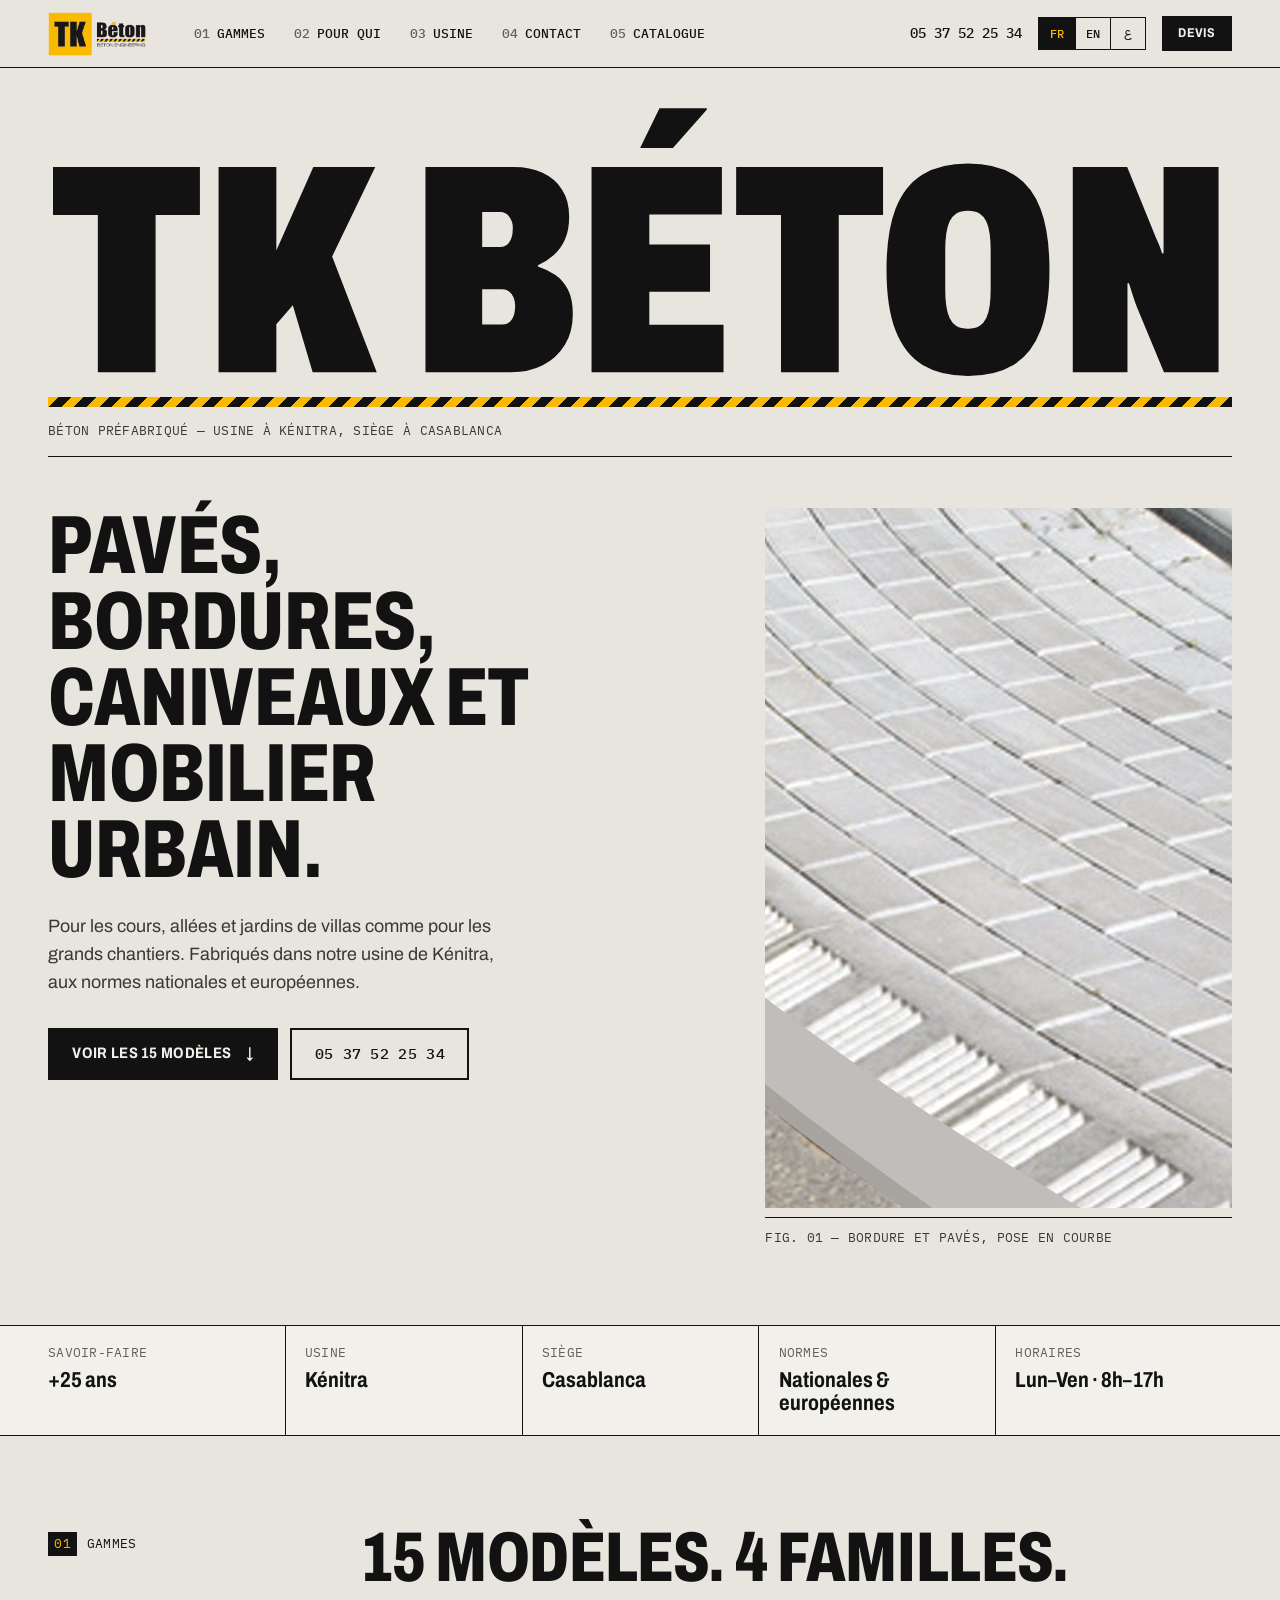
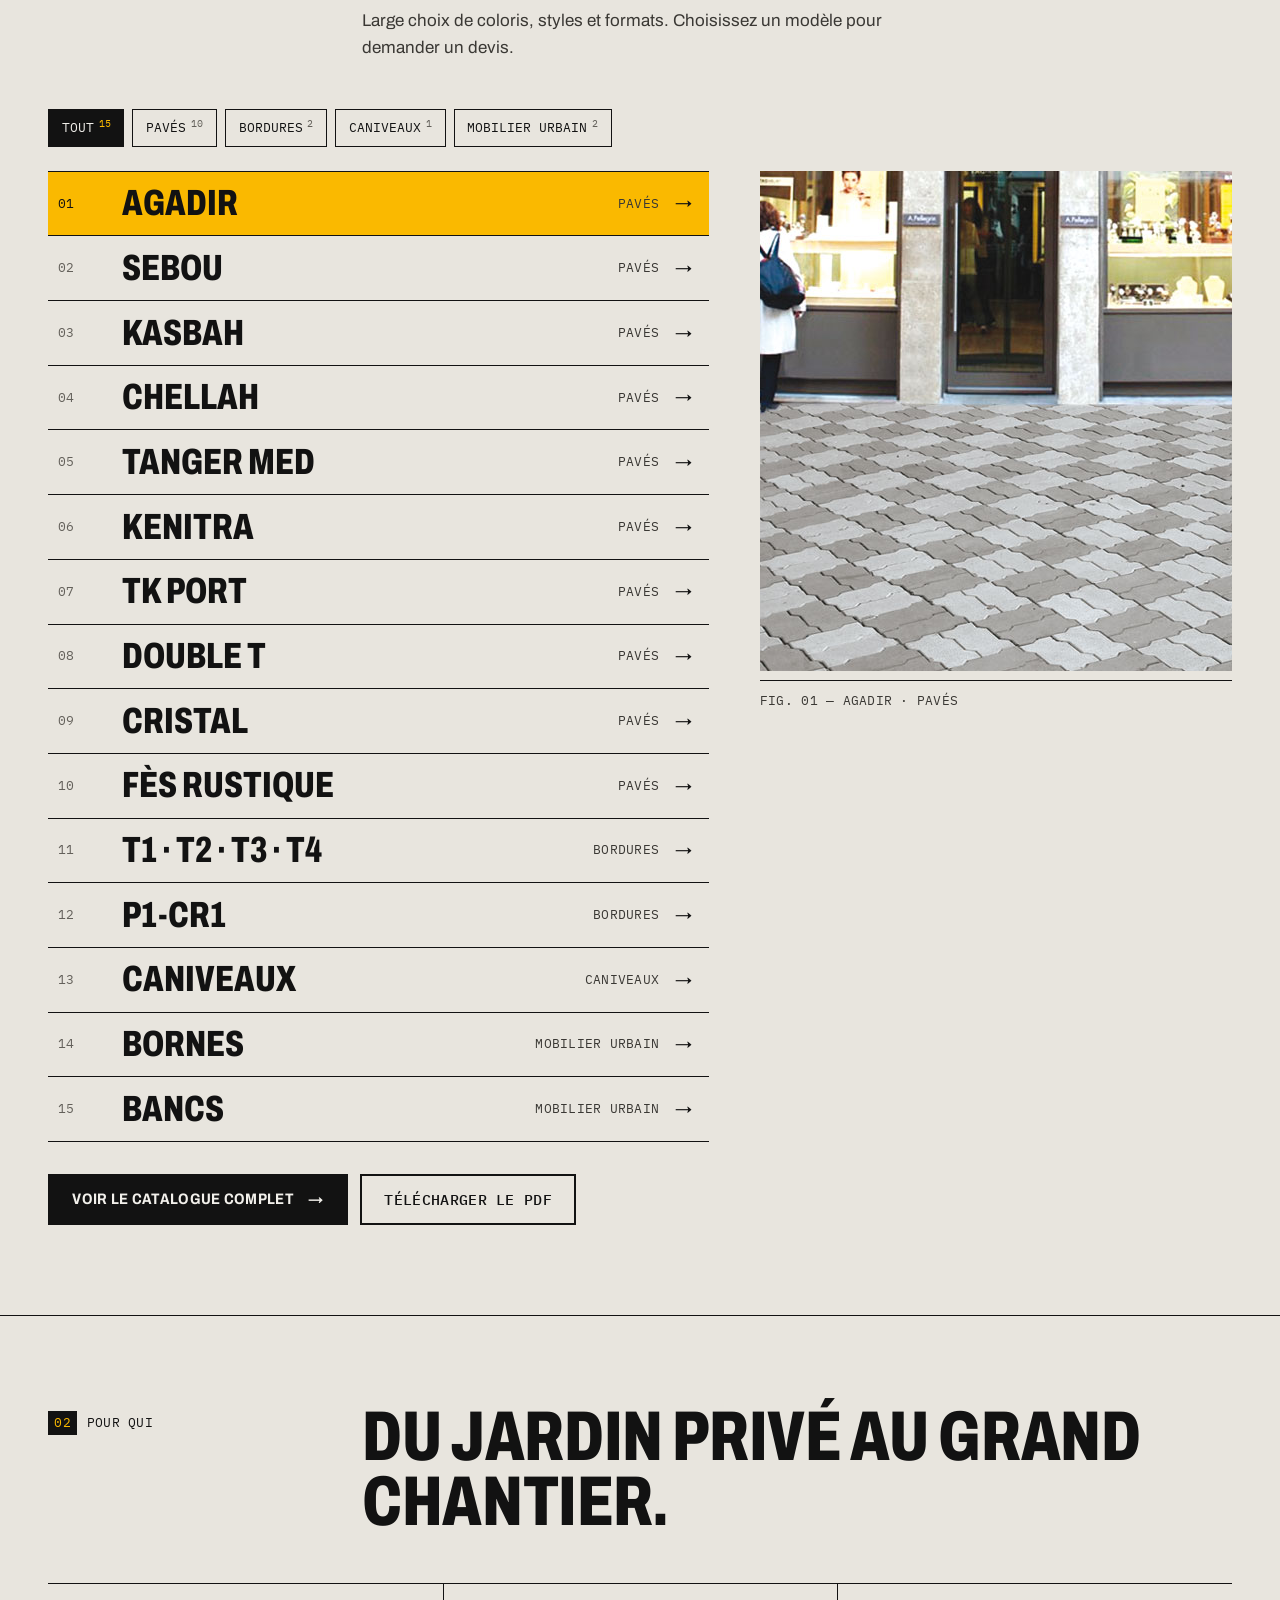
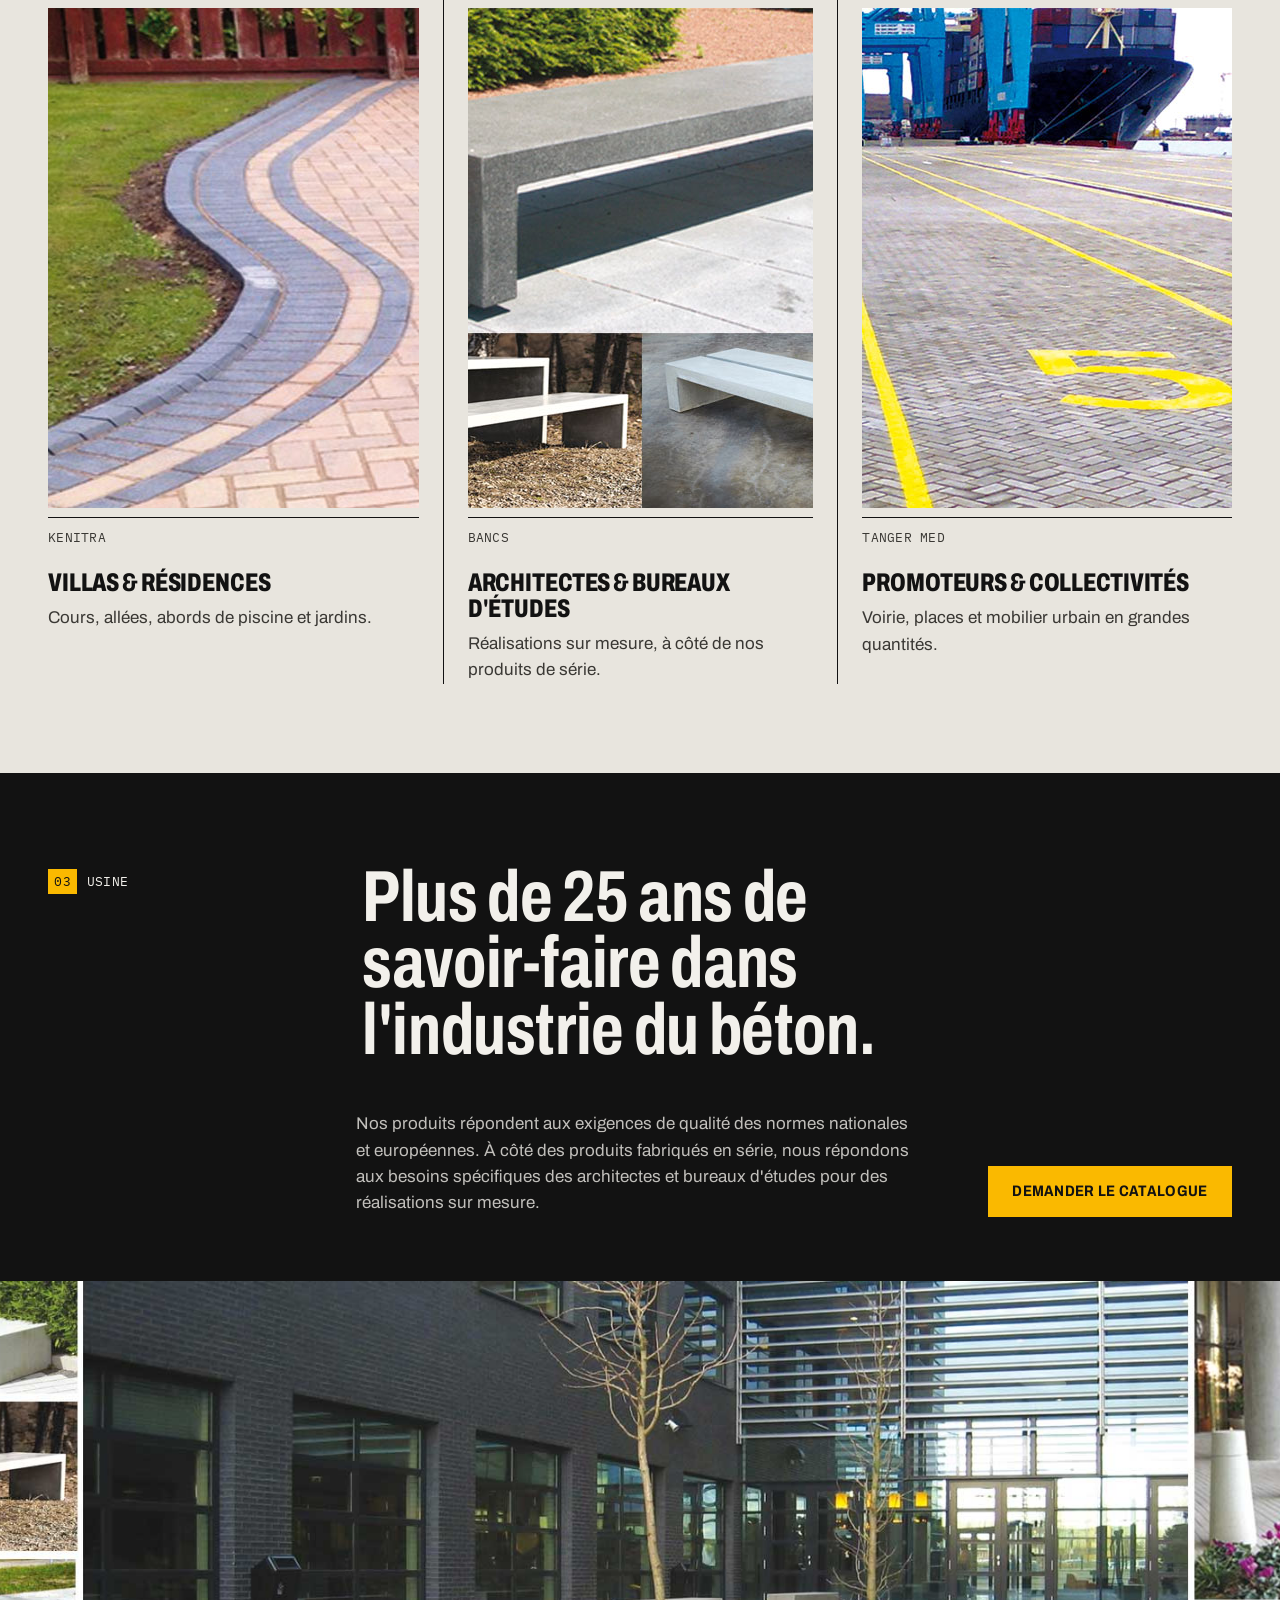
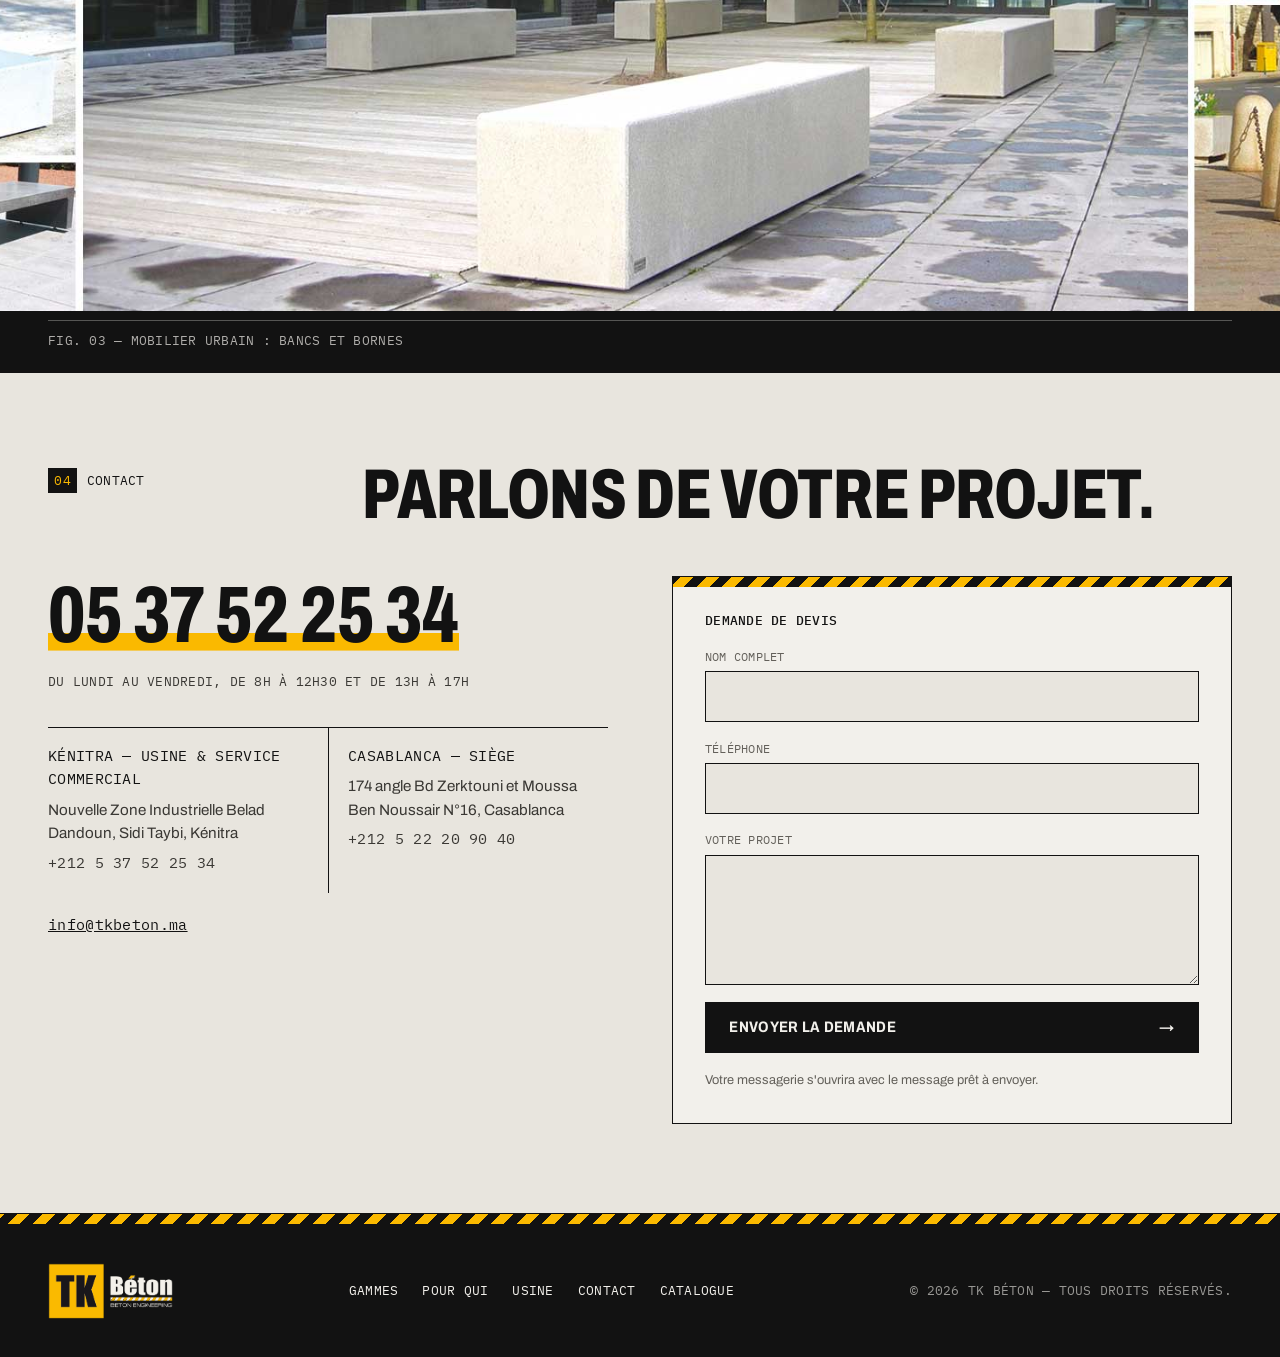
==== commit 2464bd92: "feat: add online catalogue page Browse the 40-page TK Beton catalogue by chapter (presentation, 17 p" ====
--- a/index.html
+++ b/index.html
@@ -27,6 +27,7 @@
     <a href="#pour-qui"><span class="n">02</span><span data-i18n="nav.clients">Pour qui</span></a>
     <a href="#usine"><span class="n">03</span><span data-i18n="nav.factory">Usine</span></a>
     <a href="#contact"><span class="n">04</span><span data-i18n="nav.contact">Contact</span></a>
+    <a href="catalogue.html"><span class="n">05</span><span data-i18n="nav.catalogue">Catalogue</span></a>
   </nav>
   <div class="header-tools">
     <a class="head-phone" href="tel:+212537522534" dir="ltr">05 37 52 25 34</a>
@@ -118,6 +119,10 @@
           <img id="preview-img" src="images/agadir-slides2.jpg" width="715" height="500" alt="Agadir">
           <figcaption class="mono" id="preview-cap"></figcaption>
         </figure>
+      </div>
+      <div class="ranges-more">
+        <a class="btn btn-ink" href="catalogue.html"><span data-i18n="ranges.catalogue">Voir le catalogue complet</span><span class="arrow" aria-hidden="true">→</span></a>
+        <a class="btn btn-line" href="catalogue/catalogue-tk-beton.pdf" download><span data-i18n="cat.download">Télécharger le PDF</span></a>
       </div>
     </div>
   </section>
@@ -212,6 +217,7 @@
       <a href="#pour-qui" data-i18n="nav.clients">Pour qui</a>
       <a href="#usine" data-i18n="nav.factory">Usine</a>
       <a href="#contact" data-i18n="nav.contact">Contact</a>
+      <a href="catalogue.html" data-i18n="nav.catalogue">Catalogue</a>
     </nav>
     <p class="mono foot-legal">© 2026 TK Béton — <span data-i18n="footer.rights">Tous droits réservés.</span></p>
   </div>
--- a/css/style.css
+++ b/css/style.css
@@ -224,3 +224,76 @@
 @media (prefers-reduced-motion: reduce) {
   *, *::before, *::after { transition: none !important; scroll-behavior: auto !important; }
 }
+
+/* ===== Catalogue page ===== */
+.main-nav a[aria-current="page"] { background-size: 100% 3px; }
+.ranges-more { display: flex; flex-wrap: wrap; gap: .75rem; margin-top: 2rem; }
+.sec-label-n { background: var(--ink); color: var(--yellow); padding: .15rem .4rem; }
+.cat-hero { padding-top: clamp(1.5rem, 3vw, 2.5rem); border-bottom: var(--rule); }
+.cat-hero .hero-grid { align-items: center; }
+.cover { justify-self: end; width: min(100%, 22rem); padding: 0; border: 0; background: none; text-align: start; }
+.cover img { width: 100%; height: auto; border: var(--rule); box-shadow: 12px 12px 0 var(--yellow); transition: transform .3s var(--ease), box-shadow .3s var(--ease); }
+.cover:hover img { transform: translate(-4px, -4px); box-shadow: 16px 16px 0 var(--yellow); }
+[dir="rtl"] .cover img { box-shadow: -12px 12px 0 var(--yellow); }
+[dir="rtl"] .cover:hover img { transform: translate(4px, -4px); box-shadow: -16px 16px 0 var(--yellow); }
+.cover-cap { display: block; margin-top: 1.4rem; padding-top: .6rem; border-top: var(--rule); color: var(--ink-2); }
+.dl-size { font-size: .72rem; color: var(--mute); }
+.btn-line:hover .dl-size { color: var(--yellow); }
+
+.chapter-nav { position: sticky; top: 4.25rem; z-index: 40; background: var(--paper-hi); border-bottom: var(--rule); }
+.chapter-nav-inner { display: flex; gap: 1.6rem; overflow-x: auto; scrollbar-width: none; }
+.chapter-nav-inner::-webkit-scrollbar { display: none; }
+.chapter-nav a { flex: none; display: flex; gap: .4rem; padding-block: .85rem; text-decoration: none; white-space: nowrap; background: linear-gradient(var(--yellow), var(--yellow)) 0 100% / 0 3px no-repeat; transition: background-size .25s var(--ease); }
+.chapter-nav a:hover { background-size: 100% 3px; }
+.chapter-nav .n { color: var(--mute); }
+.cat-ch { scroll-margin-top: 7.5rem; }
+.cat-ch .sec-head { padding-bottom: 2rem; }
+
+.pages-grid { list-style: none; margin: 0; padding: 0; display: grid; grid-template-columns: repeat(auto-fill, minmax(12rem, 1fr)); gap: 2.2rem 1.5rem; }
+.pages-grid-dense { grid-template-columns: repeat(auto-fill, minmax(10.5rem, 1fr)); }
+.page-card { display: grid; gap: .8rem; width: 100%; padding: 0; border: 0; background: none; text-align: start; }
+.page-card img { width: 100%; height: auto; aspect-ratio: 480 / 686; object-fit: cover; object-position: top; border: var(--rule); background: var(--paper-hi); transition: transform .25s var(--ease), box-shadow .25s var(--ease); }
+.page-card:hover img, .page-card:focus-visible img { transform: translate(-3px, -3px); box-shadow: 6px 6px 0 var(--yellow); }
+[dir="rtl"] .page-card:hover img, [dir="rtl"] .page-card:focus-visible img { transform: translate(3px, -3px); box-shadow: -6px 6px 0 var(--yellow); }
+.page-card:focus-visible { outline: 0; }
+.page-card:focus-visible .pc-title { text-decoration: underline; text-decoration-color: var(--yellow); text-decoration-thickness: 3px; }
+.pc-meta { display: grid; gap: .15rem; border-top: var(--rule); padding-top: .55rem; }
+.pc-num, .pc-fmt { color: var(--mute); font-size: .72rem; }
+.pc-title { font: 800 1.25rem/1.05 var(--sans); font-stretch: 72%; text-transform: uppercase; }
+html[lang="ar"] .pc-title { font-weight: 700; line-height: 1.3; }
+
+.cat-cta { padding-bottom: var(--sec); }
+.cat-cta-grid { display: grid; grid-template-columns: 7fr 5fr; gap: clamp(2rem, 5vw, 5rem); align-items: end; }
+.cat-cta p { margin: 0 0 1.6rem; color: rgba(242,240,235,.78); max-width: 40ch; }
+.btn-line-light { color: var(--paper-hi); border-color: var(--paper-hi); font-family: var(--mono); font-weight: 500; font-stretch: normal; }
+.btn-line-light:hover { background: var(--paper-hi); color: var(--ink); }
+.noscript { padding-block: 2rem; }
+
+/* Viewer */
+.viewer { position: fixed; inset: 0; z-index: 100; display: grid; grid-template-rows: auto 1fr; background: rgba(18,18,18,.97); color: var(--paper-hi); }
+.viewer[hidden] { display: none; }
+.viewer-bar { display: flex; align-items: center; gap: 1.2rem; padding: .6rem var(--gutter); border-bottom: 1px solid rgba(242,240,235,.2); }
+.viewer-count { background: var(--yellow); color: var(--ink); padding: .2rem .45rem; flex: none; }
+.viewer-title { flex: 1; min-width: 0; overflow: hidden; text-overflow: ellipsis; white-space: nowrap; }
+.viewer-dl { text-decoration: none; flex: none; }
+.viewer-dl:hover { color: var(--yellow); }
+.viewer-close { flex: none; width: 2.6rem; height: 2.6rem; border: 1px solid rgba(242,240,235,.4); background: none; color: inherit; font-size: 1rem; }
+.viewer-close:hover { background: var(--paper-hi); color: var(--ink); }
+.viewer-stage { position: relative; display: grid; place-items: center; padding: 1rem 5rem; min-height: 0; }
+.viewer-stage img { max-width: 100%; max-height: calc(100svh - 6rem); width: auto; height: auto; background: #fff; box-shadow: 0 20px 60px rgba(0,0,0,.5); touch-action: pan-y pinch-zoom; user-select: none; }
+.viewer-nav { position: absolute; top: 50%; transform: translateY(-50%); width: 3.2rem; height: 3.2rem; border: 0; background: var(--yellow); color: var(--ink); font: 700 1.3rem var(--sans); }
+.viewer-nav:hover { background: var(--paper-hi); }
+.viewer-nav:disabled { opacity: .25; cursor: default; }
+.viewer-nav.prev { inset-inline-start: var(--gutter); }
+.viewer-nav.next { inset-inline-end: var(--gutter); }
+[dir="rtl"] .viewer-nav span { display: inline-block; transform: scaleX(-1); }
+
+@media (max-width: 900px) {
+  .cover { justify-self: start; width: min(70%, 18rem); }
+  .cat-cta-grid { grid-template-columns: 1fr; }
+  .pages-grid, .pages-grid-dense { grid-template-columns: repeat(2, 1fr); gap: 1.8rem 1rem; }
+  .viewer-stage { padding: .5rem .5rem 5rem; }
+  .viewer-stage img { max-height: calc(100svh - 9.5rem); }
+  .viewer-nav { top: auto; bottom: 1rem; transform: none; }
+  .viewer-dl { display: none; }
+}
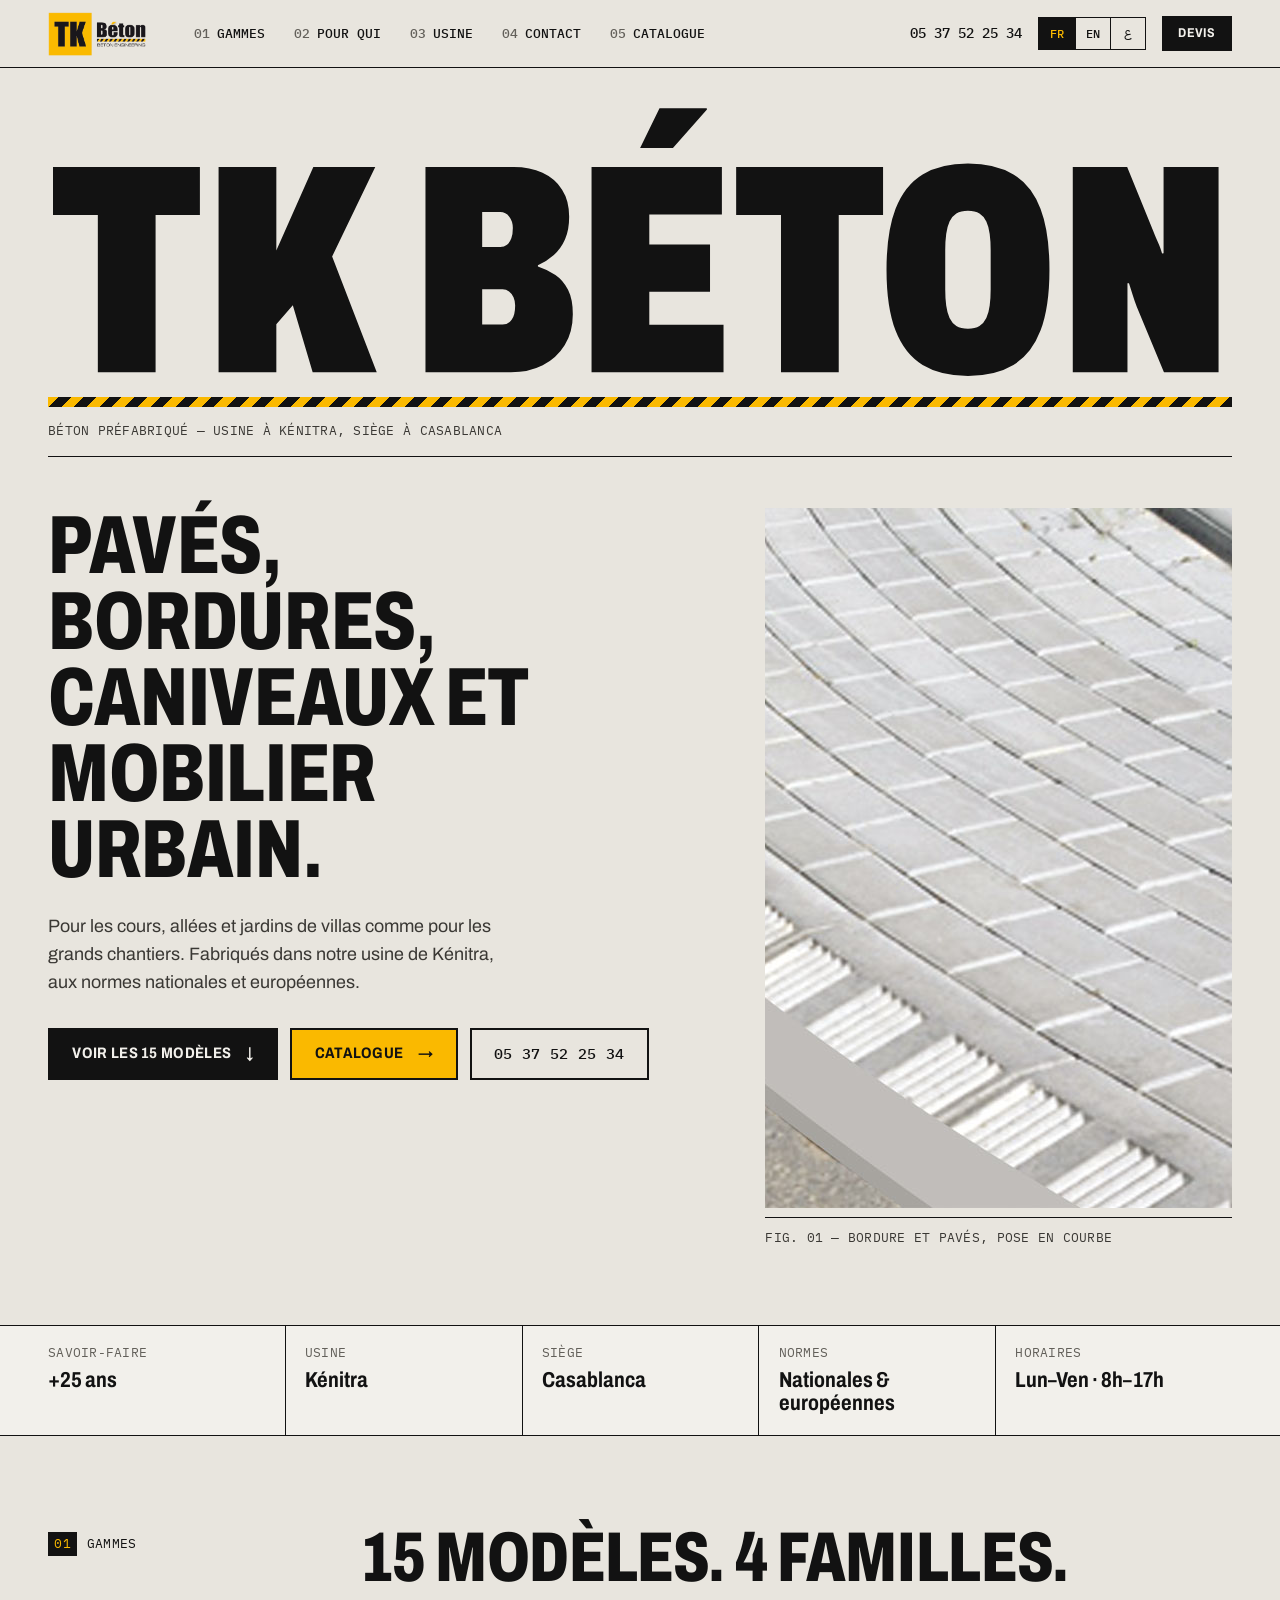
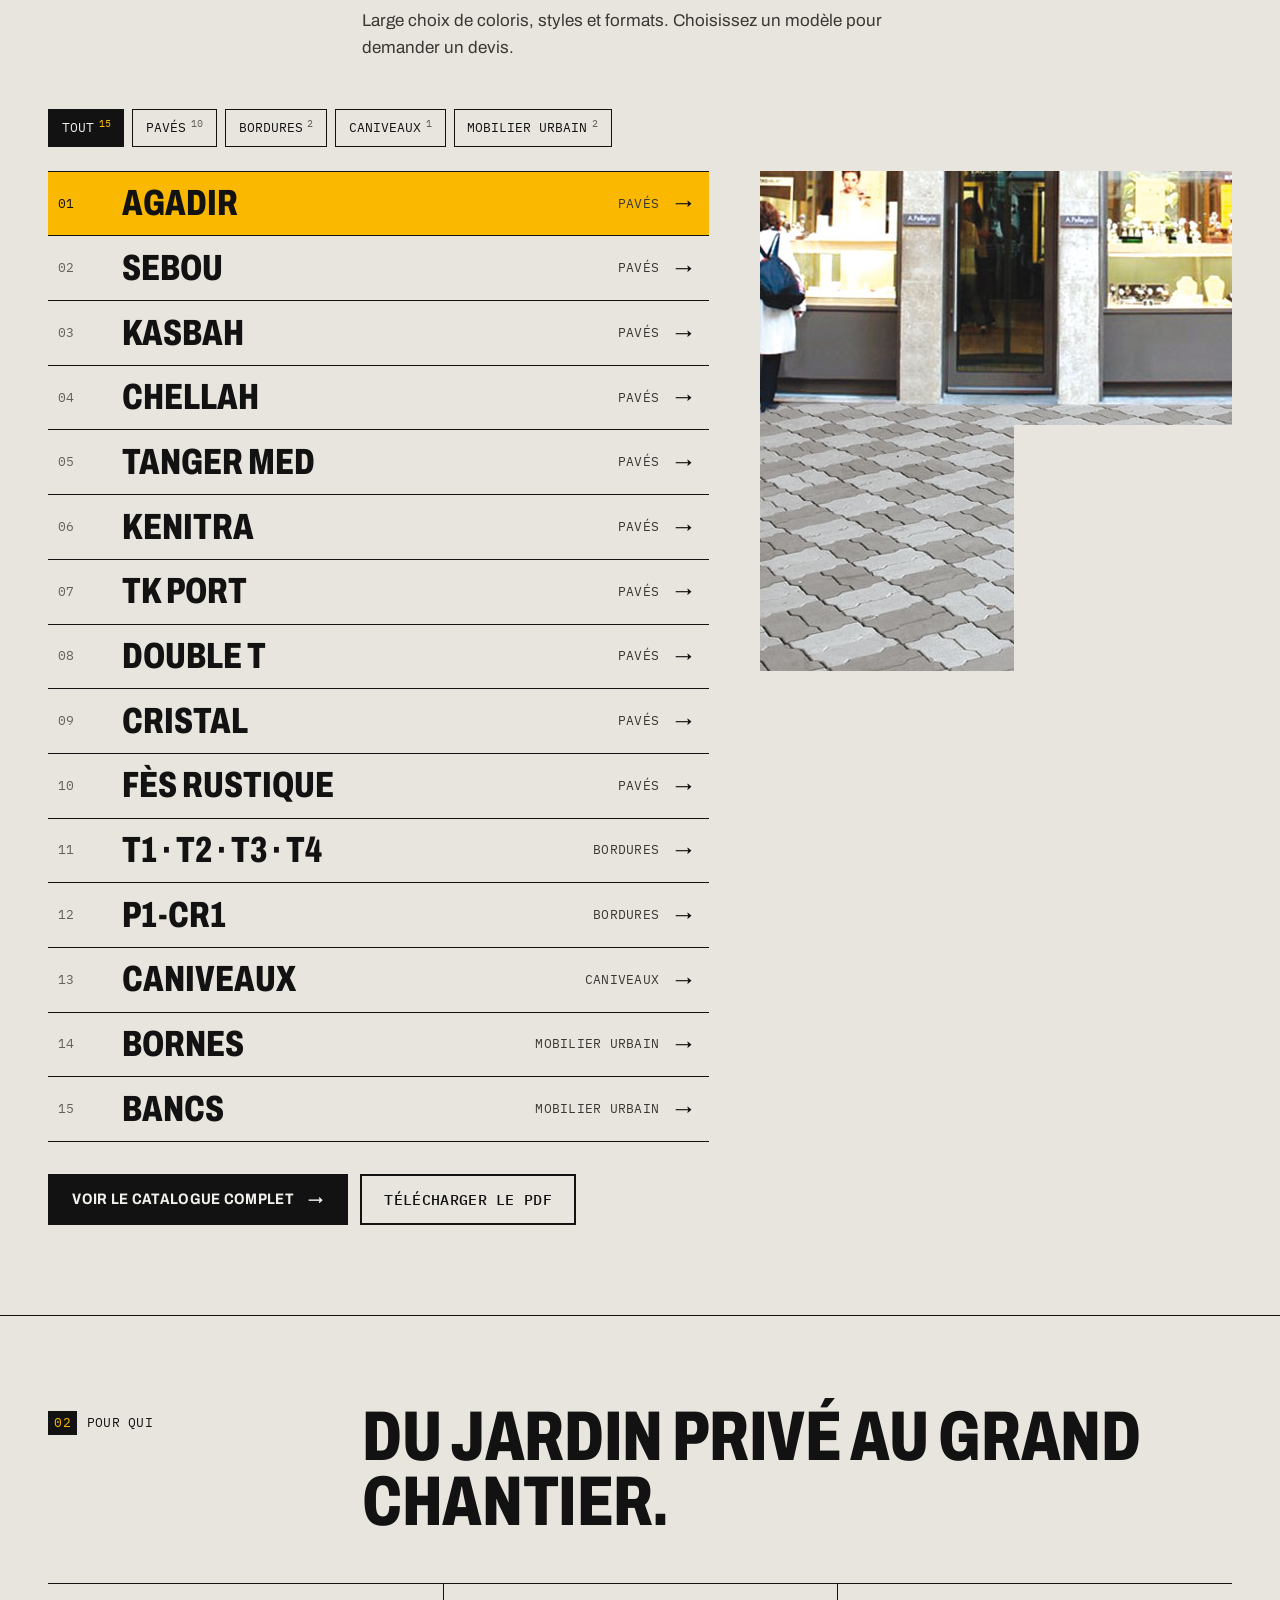
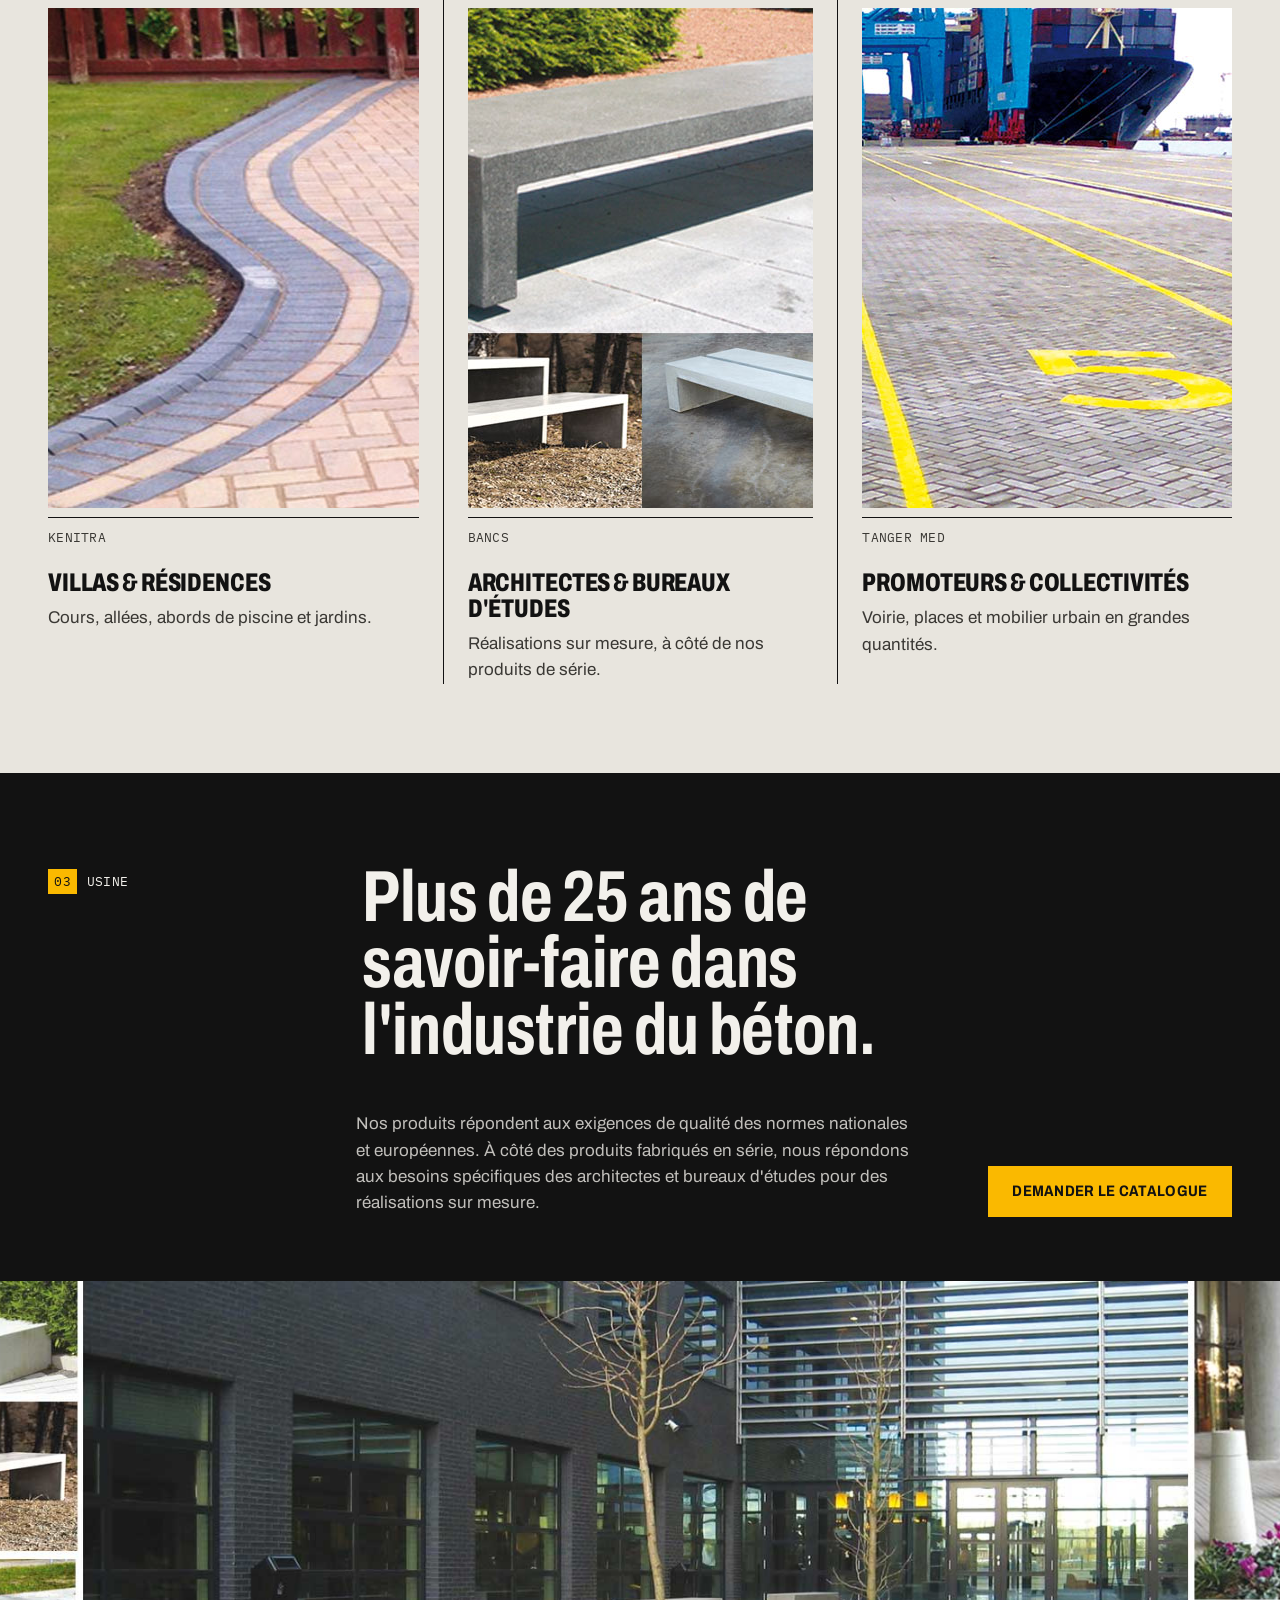
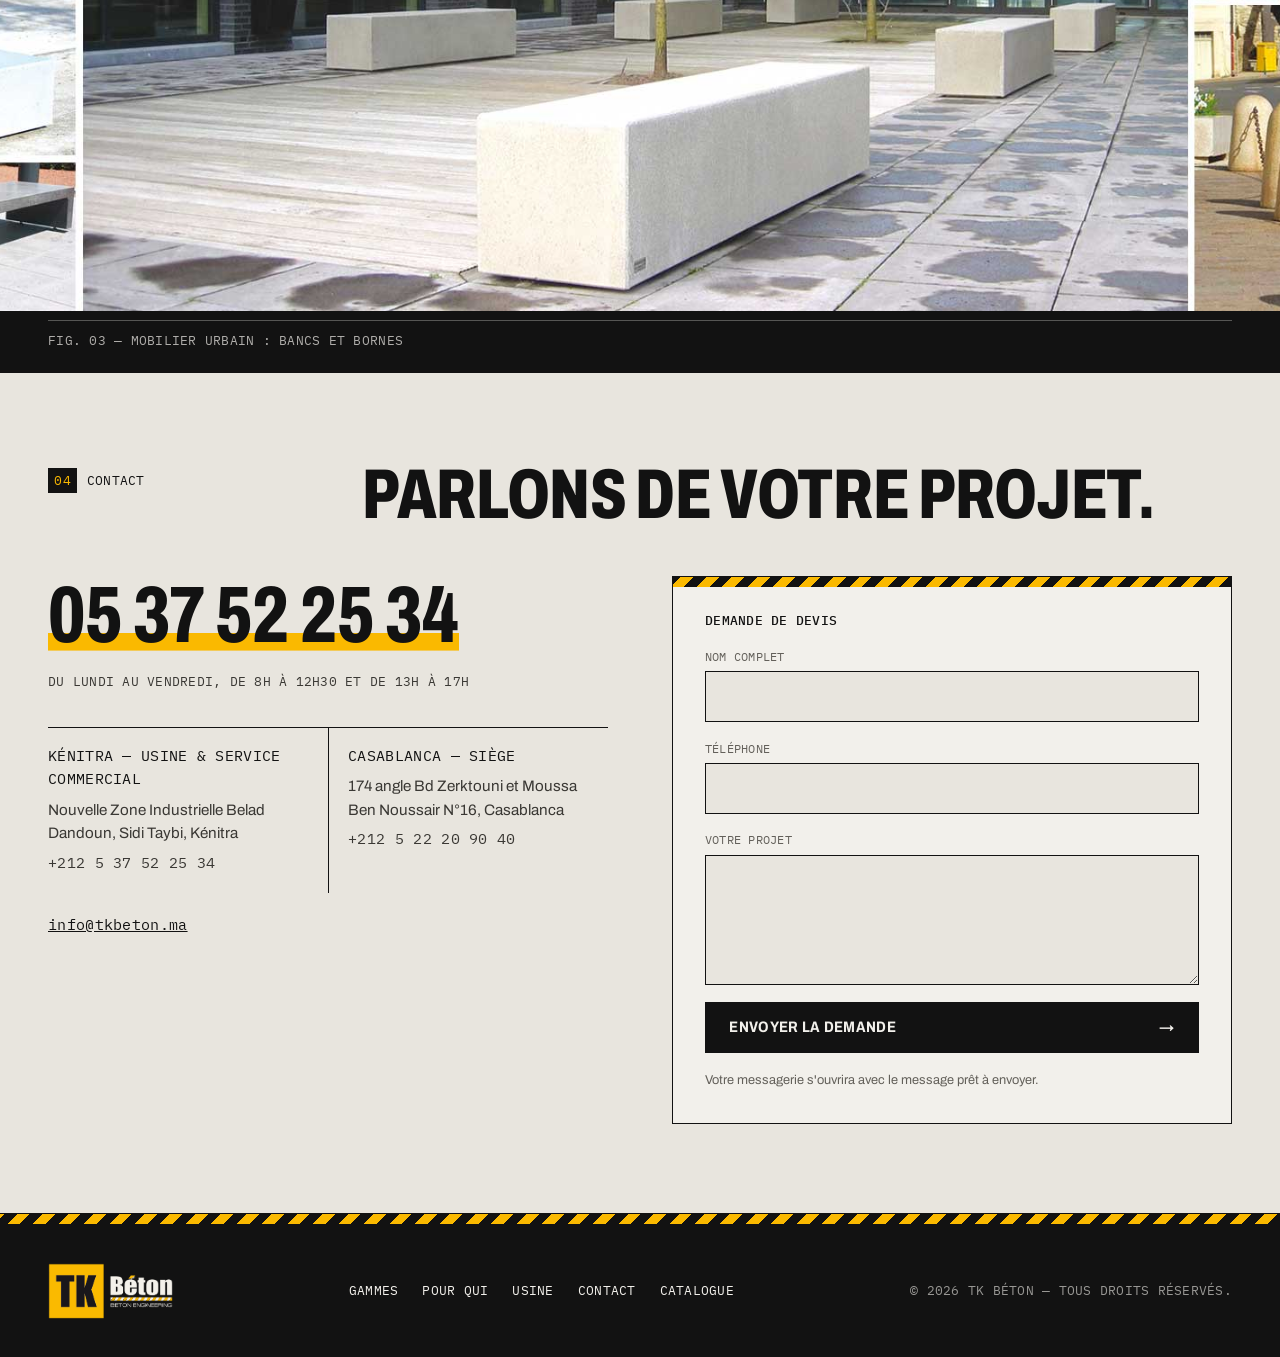
==== commit 2477d454: "feat: add catalogue button to the homepage hero" ====
--- a/index.html
+++ b/index.html
@@ -56,6 +56,7 @@
           <p class="lead" data-i18n="hero.lead"></p>
           <div class="cta-row">
             <a class="btn btn-ink" href="#gammes"><span data-i18n="hero.cta">Voir les 15 modèles</span><span class="arrow down" aria-hidden="true">↓</span></a>
+            <a class="btn btn-yellow" href="catalogue.html"><span data-i18n="nav.catalogue">Catalogue</span><span class="arrow" aria-hidden="true">→</span></a>
             <a class="btn btn-line" href="tel:+212537522534" dir="ltr">05 37 52 25 34</a>
           </div>
         </div>
--- a/css/style.css
+++ b/css/style.css
@@ -297,3 +297,7 @@
   .viewer-nav { top: auto; bottom: 1rem; transform: none; }
   .viewer-dl { display: none; }
 }
+
+/* Yellow button on the light hero: ink outline, inverts to ink on hover */
+.hero .btn-yellow { border-color: var(--ink); }
+.hero .btn-yellow:hover { background: var(--ink); color: var(--yellow); border-color: var(--ink); }
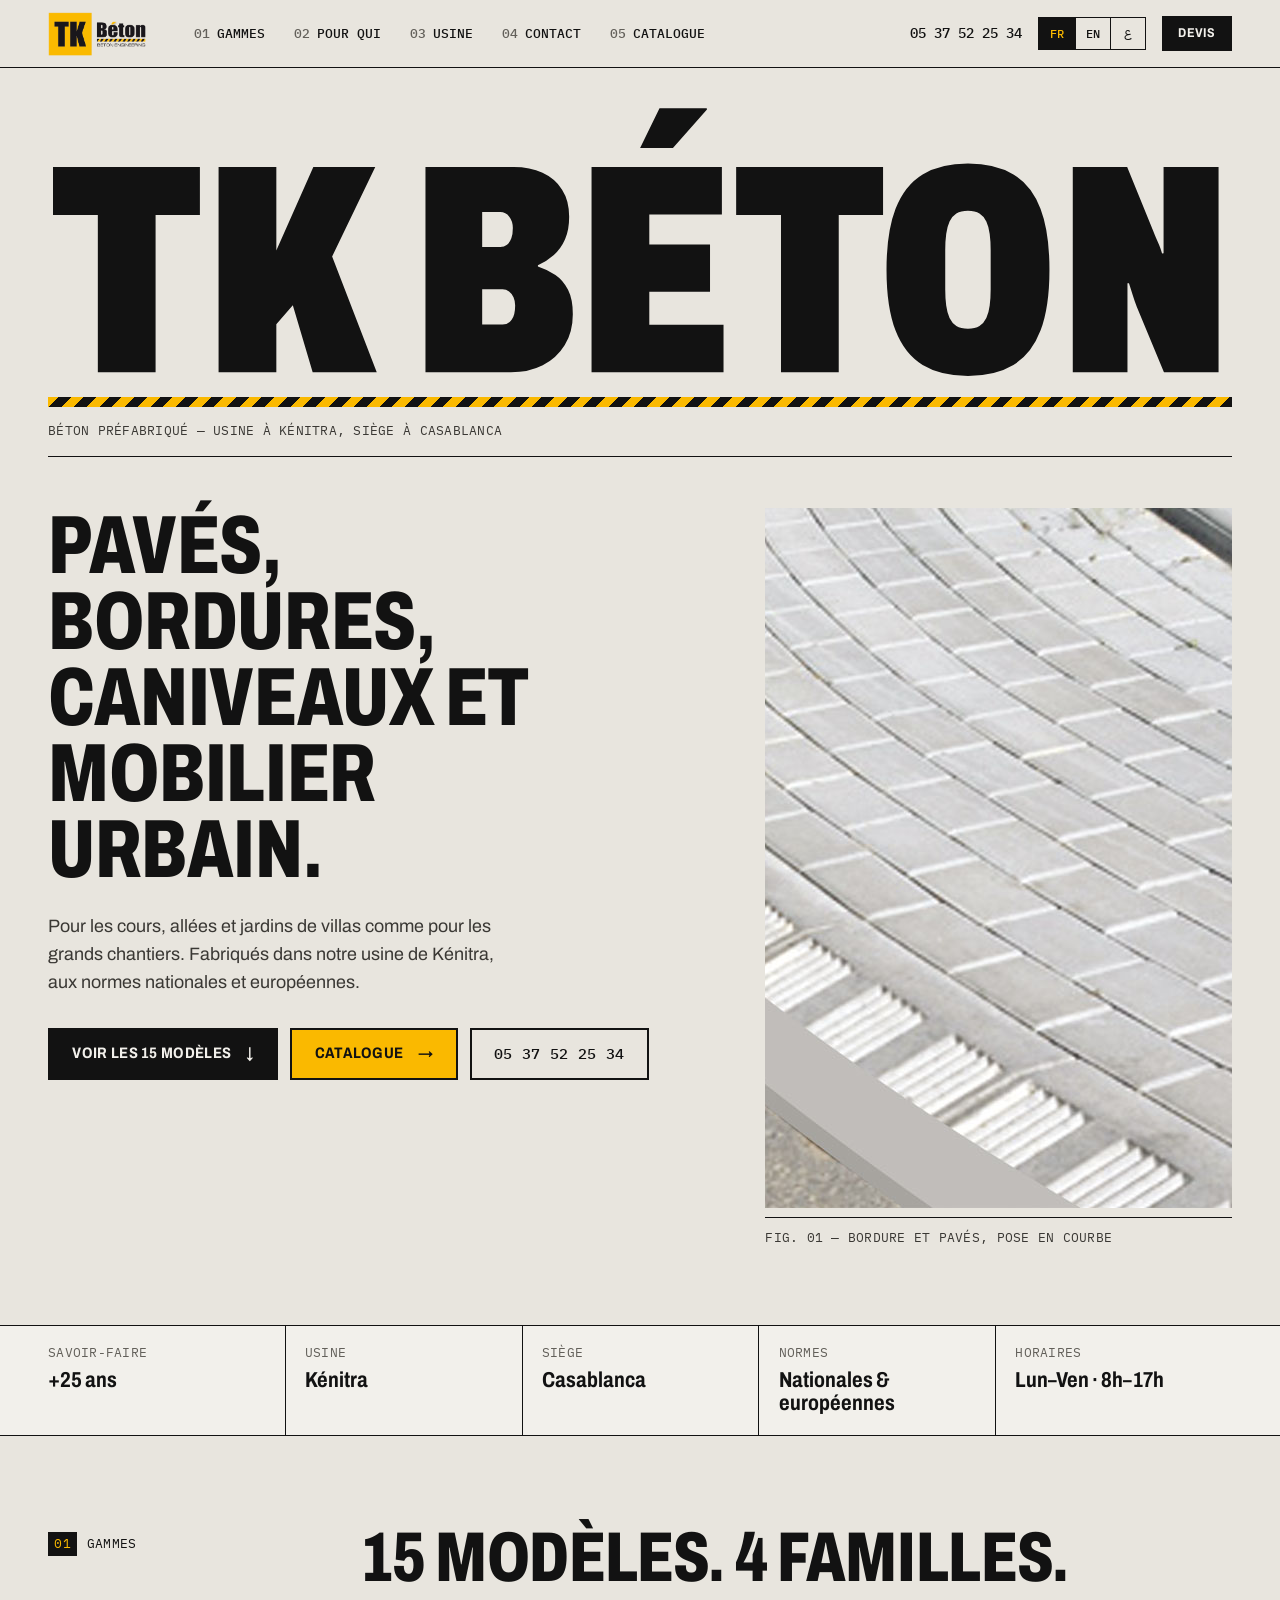
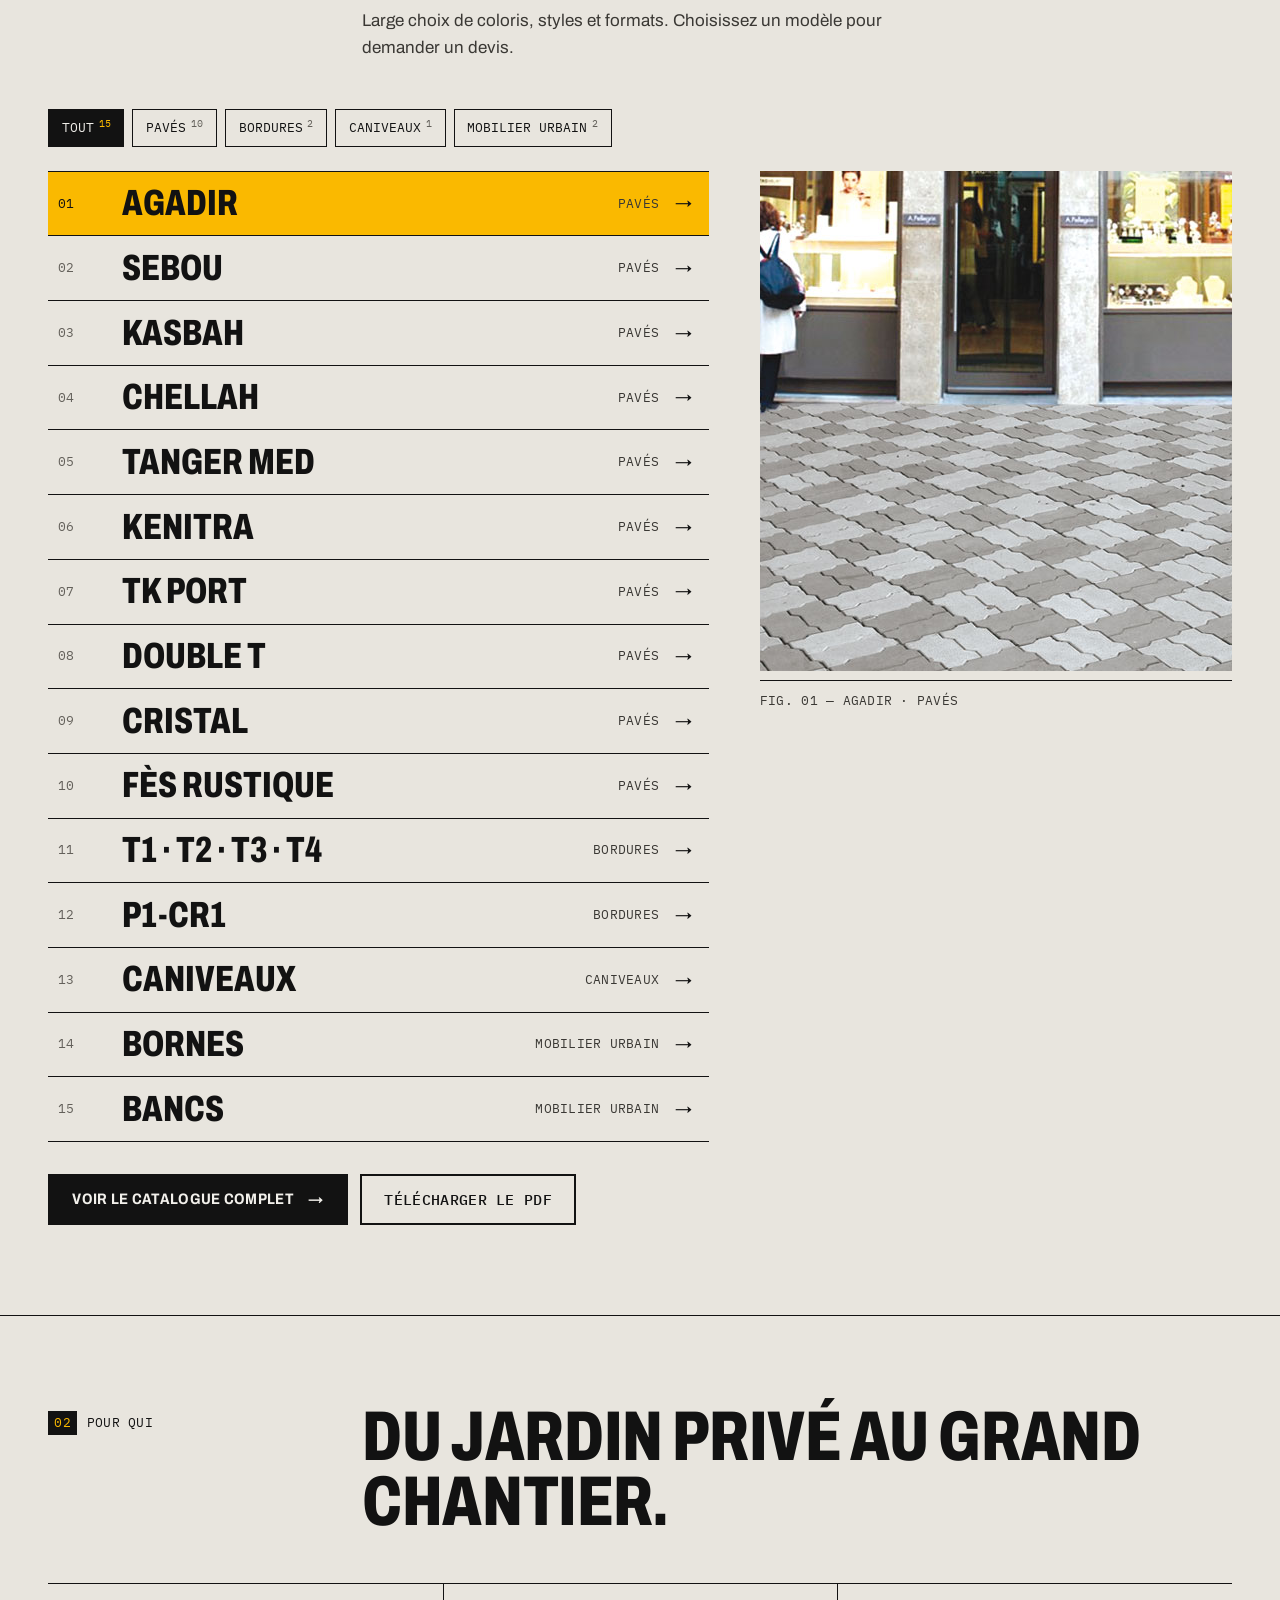
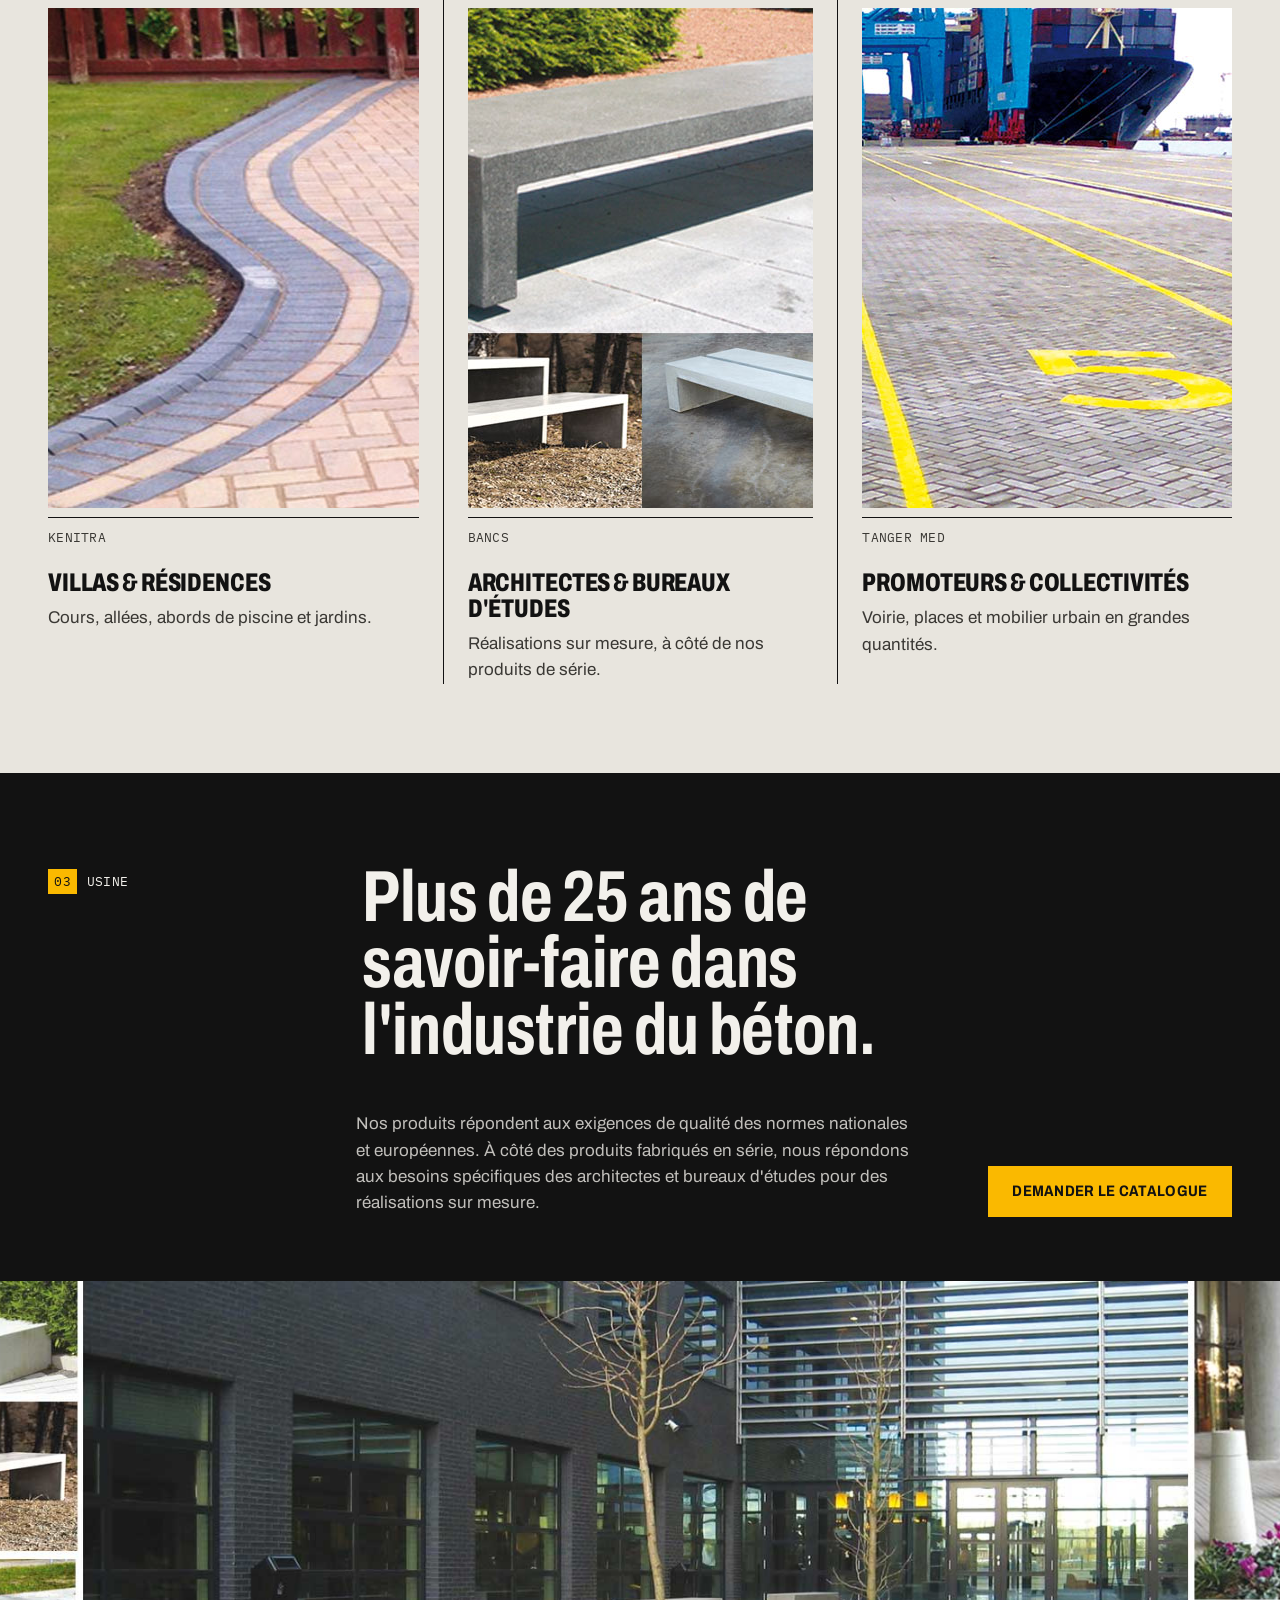
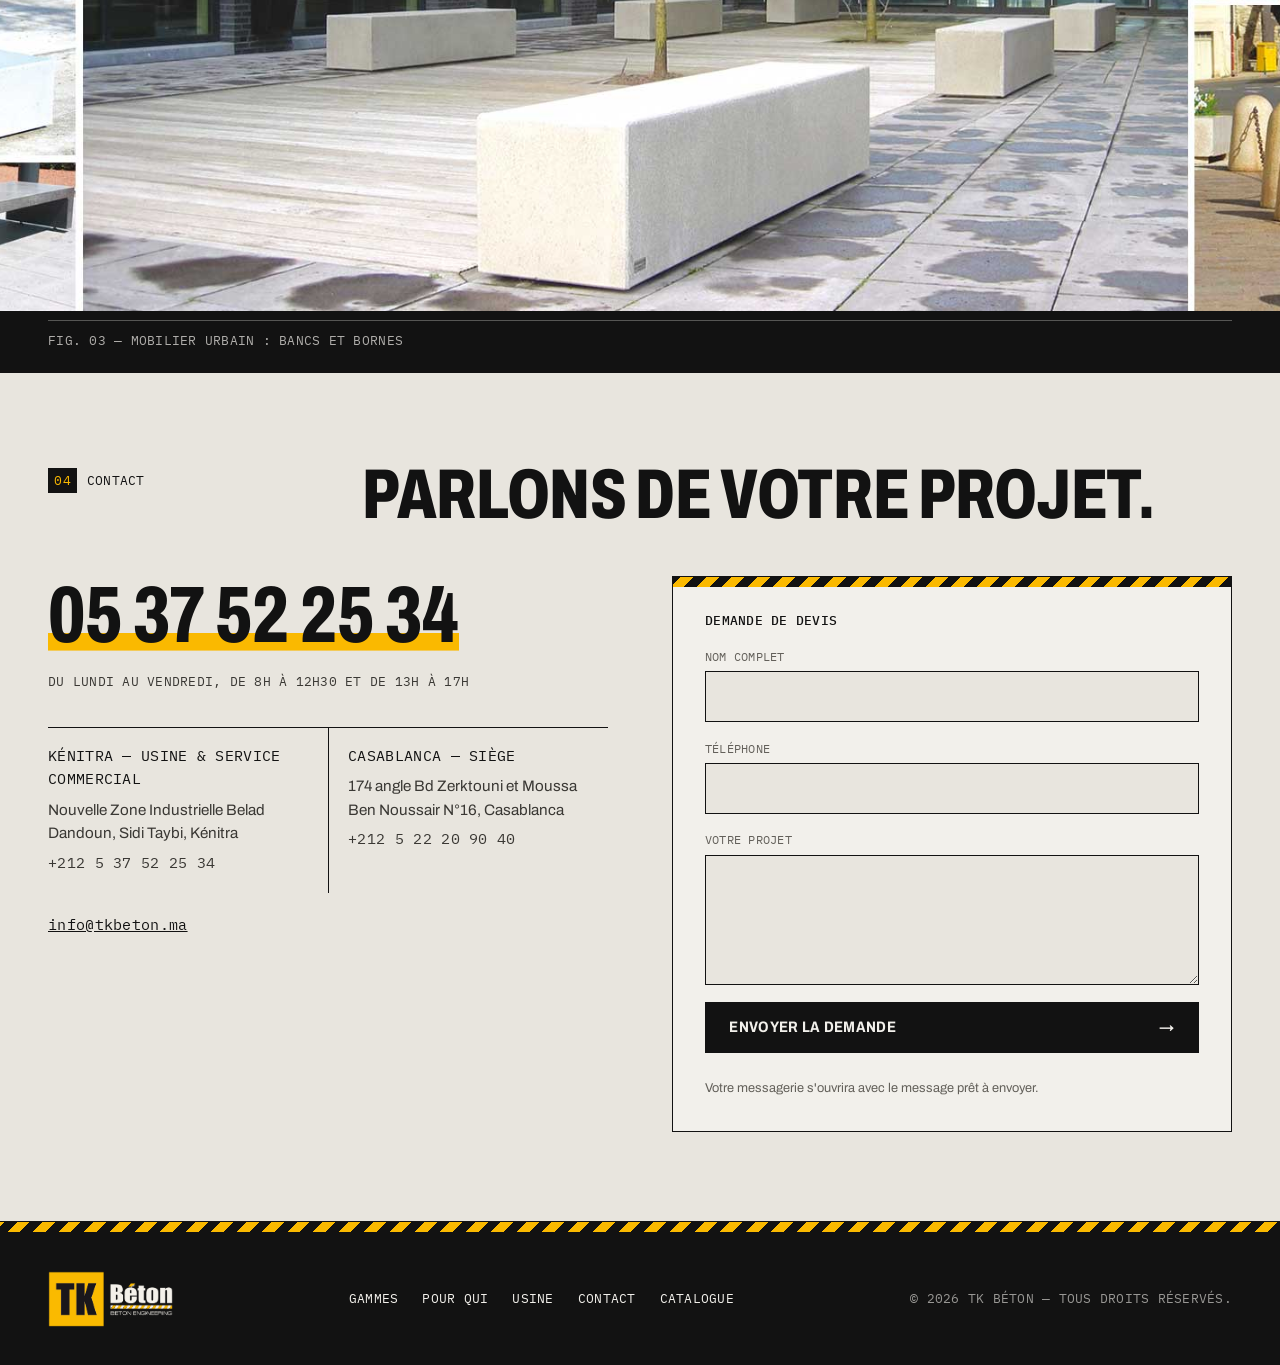
==== commit dc219d0c: "Catalogue: fix phone rendering, shorter intro Phones: lighter pictures (catalogue/img/sm/), off-scre" ====
--- a/index.html
+++ b/index.html
@@ -16,7 +16,7 @@
 <link rel="preconnect" href="https://fonts.googleapis.com">
 <link rel="preconnect" href="https://fonts.gstatic.com" crossorigin>
 <link href="https://fonts.googleapis.com/css2?family=Archivo:wdth,wght@62..125,400..900&family=IBM+Plex+Mono:wght@400;500&family=IBM+Plex+Sans+Arabic:wght@400;500;700&display=swap" rel="stylesheet">
-<link rel="stylesheet" href="css/style.css">
+<link rel="stylesheet" href="css/style.css?v=20261111b">
 </head>
 <body>
 
@@ -226,7 +226,7 @@
 
 <a class="call-bar mono" href="tel:+212537522534"><span data-i18n="call.now">Appeler</span> <span dir="ltr">05 37 52 25 34</span></a>
 
-<script src="js/i18n.js"></script>
-<script src="js/main.js"></script>
+<script src="js/i18n.js?v=20261111"></script>
+<script src="js/main.js?v=20261111"></script>
 </body>
 </html>
--- a/css/style.css
+++ b/css/style.css
@@ -225,42 +225,248 @@
   *, *::before, *::after { transition: none !important; scroll-behavior: auto !important; }
 }
 
-/* ===== Catalogue page ===== */
+/* ===== Catalogue page: the catalogue rebuilt as swipeable pages ===== */
 .main-nav a[aria-current="page"] { background-size: 100% 3px; }
 .ranges-more { display: flex; flex-wrap: wrap; gap: .75rem; margin-top: 2rem; }
-.sec-label-n { background: var(--ink); color: var(--yellow); padding: .15rem .4rem; }
-.cat-hero { padding-top: clamp(1.5rem, 3vw, 2.5rem); border-bottom: var(--rule); }
-.cat-hero .hero-grid { align-items: center; }
-.cover { justify-self: end; width: min(100%, 22rem); padding: 0; border: 0; background: none; text-align: start; }
-.cover img { width: 100%; height: auto; border: var(--rule); box-shadow: 12px 12px 0 var(--yellow); transition: transform .3s var(--ease), box-shadow .3s var(--ease); }
-.cover:hover img { transform: translate(-4px, -4px); box-shadow: 16px 16px 0 var(--yellow); }
-[dir="rtl"] .cover img { box-shadow: -12px 12px 0 var(--yellow); }
-[dir="rtl"] .cover:hover img { transform: translate(4px, -4px); box-shadow: -16px 16px 0 var(--yellow); }
-.cover-cap { display: block; margin-top: 1.4rem; padding-top: .6rem; border-top: var(--rule); color: var(--ink-2); }
 .dl-size { font-size: .72rem; color: var(--mute); }
 .btn-line:hover .dl-size { color: var(--yellow); }
 
-.chapter-nav { position: sticky; top: 4.25rem; z-index: 40; background: var(--paper-hi); border-bottom: var(--rule); }
-.chapter-nav-inner { display: flex; gap: 1.6rem; overflow-x: auto; scrollbar-width: none; }
-.chapter-nav-inner::-webkit-scrollbar { display: none; }
-.chapter-nav a { flex: none; display: flex; gap: .4rem; padding-block: .85rem; text-decoration: none; white-space: nowrap; background: linear-gradient(var(--yellow), var(--yellow)) 0 100% / 0 3px no-repeat; transition: background-size .25s var(--ease); }
-.chapter-nav a:hover { background-size: 100% 3px; }
-.chapter-nav .n { color: var(--mute); }
-.cat-ch { scroll-margin-top: 7.5rem; }
-.cat-ch .sec-head { padding-bottom: 2rem; }
-
-.pages-grid { list-style: none; margin: 0; padding: 0; display: grid; grid-template-columns: repeat(auto-fill, minmax(12rem, 1fr)); gap: 2.2rem 1.5rem; }
-.pages-grid-dense { grid-template-columns: repeat(auto-fill, minmax(10.5rem, 1fr)); }
-.page-card { display: grid; gap: .8rem; width: 100%; padding: 0; border: 0; background: none; text-align: start; }
-.page-card img { width: 100%; height: auto; aspect-ratio: 480 / 686; object-fit: cover; object-position: top; border: var(--rule); background: var(--paper-hi); transition: transform .25s var(--ease), box-shadow .25s var(--ease); }
-.page-card:hover img, .page-card:focus-visible img { transform: translate(-3px, -3px); box-shadow: 6px 6px 0 var(--yellow); }
-[dir="rtl"] .page-card:hover img, [dir="rtl"] .page-card:focus-visible img { transform: translate(3px, -3px); box-shadow: -6px 6px 0 var(--yellow); }
-.page-card:focus-visible { outline: 0; }
-.page-card:focus-visible .pc-title { text-decoration: underline; text-decoration-color: var(--yellow); text-decoration-thickness: 3px; }
-.pc-meta { display: grid; gap: .15rem; border-top: var(--rule); padding-top: .55rem; }
-.pc-num, .pc-fmt { color: var(--mute); font-size: .72rem; }
-.pc-title { font: 800 1.25rem/1.05 var(--sans); font-stretch: 72%; text-transform: uppercase; }
-html[lang="ar"] .pc-title { font-weight: 700; line-height: 1.3; }
+.cat-top { padding-block: clamp(1.4rem, 3vw, 2.4rem); border-bottom: var(--rule); }
+.cat-top-row { display: flex; flex-wrap: wrap; align-items: end; justify-content: space-between; gap: 1.2rem 2rem; }
+.cat-top h1 { font-size: clamp(2.2rem, 1rem + 4vw, 4.2rem); }
+.cat-hint { margin: .9rem 0 0; color: var(--ink-2); display: flex; align-items: center; gap: .6rem; }
+.hint-arrows { white-space: nowrap; flex: none; background: var(--yellow); color: var(--ink); padding: .15rem .45rem; font-weight: 500; animation: nudge 1.6s ease-in-out infinite; }
+@keyframes nudge { 50% { transform: translateX(4px); } }
+
+/* Reader bar: one row — previous, where you are (tap for contents), contents, next */
+.cat-bar { position: sticky; top: 4.25rem; z-index: 40; background: var(--paper); border-bottom: var(--rule); }
+.cat-bar-row { display: grid; grid-template-columns: auto 1fr auto auto; align-items: center; gap: .8rem; padding-block: .6rem; }
+.cat-nav { width: 3.2rem; height: 3.2rem; border: 2px solid var(--ink); background: var(--yellow); color: var(--ink); display: grid; place-items: center; transition: background .2s, color .2s, transform .2s var(--ease); }
+.cat-nav svg, .cat-toc-btn svg { width: 55%; height: 55%; fill: none; stroke: currentColor; stroke-width: 3; stroke-linecap: square; }
+[dir="rtl"] .cat-nav svg { transform: scaleX(-1); }
+.cat-nav:hover:not(:disabled) { background: var(--ink); color: var(--yellow); }
+.cat-nav:active:not(:disabled) { transform: scale(.94); }
+.cat-nav:disabled { opacity: .25; cursor: default; }
+.cat-status { display: grid; grid-template-columns: auto 1fr; grid-template-areas: "count now" "bar bar"; align-items: center; gap: .35rem .9rem; min-width: 0; padding: 0; border: 0; background: none; text-align: start; }
+.cat-count { grid-area: count; font: 800 1.7rem/1 var(--sans); font-stretch: 72%; white-space: nowrap; }
+.cat-count b { background: var(--ink); color: var(--yellow); padding: 0 .3em; font-weight: inherit; }
+.cat-now { grid-area: now; font: 700 1rem/1.2 var(--sans); white-space: nowrap; overflow: hidden; text-overflow: ellipsis; min-width: 0; }
+.cat-progress { grid-area: bar; display: block; height: 6px; background: var(--paper-hi); border: var(--rule); }
+.cat-progress span { display: block; height: 100%; width: 0; background: var(--yellow); transition: width .3s var(--ease); }
+.cat-toc-btn { height: 3.2rem; display: inline-flex; align-items: center; gap: .5rem; padding: 0 1rem; border: 2px solid var(--ink); background: var(--paper-hi); font: 500 .8rem var(--mono); text-transform: uppercase; }
+.cat-toc-btn svg { width: 1.2rem; height: 1.2rem; stroke-width: 2.4; }
+.cat-toc-btn:hover { background: var(--ink); color: var(--paper-hi); }
+html[lang="ar"] .cat-toc-btn { text-transform: none; font-size: .95rem; }
+
+/* Contents: full list of pages */
+.cat-toc { width: min(100% - 2rem, 34rem); max-height: min(85svh, 46rem); padding: 0; border: 2px solid var(--ink); background: var(--paper); color: var(--ink); box-shadow: 10px 10px 0 var(--yellow); }
+.cat-toc::backdrop { background: rgba(18,18,18,.55); }
+.cat-toc[open] { display: flex; flex-direction: column; }
+.toc-head { display: flex; align-items: center; justify-content: space-between; gap: 1rem; padding: .9rem 1.1rem; background: var(--ink); color: var(--paper-hi); }
+.toc-title { margin: 0; font: 800 1.6rem/1 var(--sans); font-stretch: 72%; text-transform: uppercase; }
+.toc-close { padding: .6rem 1rem; border: 2px solid var(--yellow); background: var(--yellow); color: var(--ink); font: 700 .85rem var(--sans); text-transform: uppercase; }
+.toc-list { overflow-y: auto; padding: .4rem 1.1rem 1.2rem; overscroll-behavior: contain; }
+.toc-list h3.mono { margin: 1rem 0 .3rem; color: var(--mute); font-size: .75rem; }
+.toc-list ol { list-style: none; margin: 0; padding: 0; }
+.toc-list button { width: 100%; display: flex; align-items: center; gap: .8rem; padding: .75rem .3rem; border: 0; border-bottom: 1px solid rgba(18,18,18,.18); background: none; text-align: start; font-size: 1rem; }
+.toc-list button:hover { background: var(--paper-hi); }
+.toc-list .n { font: 500 .78rem var(--mono); color: var(--mute); width: 1.8rem; flex: none; }
+.toc-list [aria-current="page"] { background: var(--yellow); font-weight: 700; }
+.toc-list [aria-current="page"] .n { color: var(--ink); }
+
+/* Chapter tabs: light up as you scroll */
+.cat-chapters { display: flex; gap: .4rem; overflow-x: auto; scrollbar-width: none; padding-block: 0 .6rem; }
+.cat-chapters::-webkit-scrollbar { display: none; }
+.chip { flex: none; padding: .45rem .75rem; border: var(--rule); background: transparent; white-space: nowrap; transition: background .2s, color .2s; }
+.chip:hover { background: var(--paper-hi); }
+.chip[aria-pressed="true"] { background: var(--ink); color: var(--yellow); }
+html[lang="ar"] .chip { font-size: .9rem; }
+
+/* The catalogue: one section after another, like a normal page */
+.cat-viewport { display: block; }
+.slide { padding-block: clamp(2.2rem, 5vw, 4rem); border-bottom: var(--rule); }
+.slide:last-child { border-bottom: 0; }
+.hint-arrows { animation-name: nudge-down; }
+@keyframes nudge-down { 50% { transform: translateY(3px); } }
+.slide img { width: 100%; height: auto; user-select: none; -webkit-user-drag: none; }
+.slide picture { display: contents; }
+/* Sections off screen are not drawn until needed: keeps the long page light on phones */
+.slide { content-visibility: auto; contain-intrinsic-size: auto 1600px; }
+.specs dd { overflow-wrap: anywhere; min-width: 0; }
+.slide figure { margin: 0; }
+.slide h3 { font-size: 1.35rem; margin: 0 0 .7rem; }
+.slide h3.mono { font: 500 .78rem var(--mono); text-transform: uppercase; letter-spacing: .04em; color: var(--ink-2); margin: 1.6rem 0 .6rem; }
+html[lang="ar"] .slide h3.mono { font-size: .9rem; text-transform: none; letter-spacing: 0; }
+.sl-head { margin-bottom: clamp(1.2rem, 3vw, 2rem); }
+.sl-kicker { margin: 0 0 .6rem; color: var(--mute); }
+.sl-head h2 { font-size: clamp(2.4rem, 1.2rem + 4.5vw, 5rem); }
+.prose p { margin: 0 0 1rem; max-width: 62ch; }
+.prose p:last-child { margin-bottom: 0; }
+.banner { margin-block: clamp(1.4rem, 3vw, 2rem); border: var(--rule); line-height: 0; }
+.slide > .wrap > .btn { margin-top: 1.4rem; }
+.text-grid { display: grid; grid-template-columns: 5fr 7fr; gap: clamp(1.5rem, 4vw, 4rem); align-items: start; margin-block: clamp(1rem, 3vw, 2rem); }
+
+/* Cover */
+.sl-cover { background: var(--ink); color: var(--paper-hi); }
+.cover-grid { display: grid; grid-template-columns: 6fr 5fr; gap: clamp(1.5rem, 4vw, 4rem); align-items: center; }
+.cover-logo { width: min(260px, 70%) !important; margin: 1rem 0 1.6rem; background: var(--paper-hi); padding: .6rem; }
+.cover-title { font-size: clamp(2rem, 1rem + 3.4vw, 3.8rem); color: var(--paper-hi); }
+.cover-words { list-style: none; padding: 0; margin: 1.6rem 0; display: flex; flex-wrap: wrap; gap: .5rem; }
+.cover-words li { border: 1px solid var(--yellow); color: var(--yellow); padding: .35rem .7rem; }
+.cover-hint { color: rgba(242,240,235,.7); margin: 0; }
+.cover-fig { border: 1px solid rgba(242,240,235,.25); line-height: 0; }
+.cover-grid { grid-template-columns: 7fr 4fr; }
+.cover-go { margin: 1.6rem 0 .7rem; color: rgba(242,240,235,.7); }
+.cover-jumps { display: flex; flex-wrap: wrap; gap: .6rem; }
+.cover-jumps .btn { padding: .8rem 1rem; }
+.cover-jumps .btn:hover { background: var(--paper-hi); border-color: var(--paper-hi); color: var(--ink); }
+.cover-fig img { max-height: 26rem; object-fit: cover; }
+
+/* About: two short columns instead of two long pages */
+.about { display: grid; grid-template-columns: 1fr 1fr; gap: clamp(1.5rem, 4vw, 3.5rem); align-items: start; }
+.about .sl-head { margin-bottom: 1rem; }
+.about-lead { font-size: 1.15rem; margin: 0 0 1rem; max-width: 52ch; }
+.ticks { list-style: none; margin: 0; padding: 0; }
+.ticks li { position: relative; padding: .55rem 0 .55rem 1.6rem; border-top: 1px solid rgba(18,18,18,.18); max-width: 60ch; }
+[dir="rtl"] .ticks li { padding: .55rem 1.6rem .55rem 0; }
+.ticks li::before { content: ""; position: absolute; inset-inline-start: 0; top: 1rem; width: .7rem; height: .7rem; background: var(--yellow); border: 1px solid var(--ink); }
+.about h3 { margin-top: .2rem; }
+.about-fig { margin-top: 1rem !important; border: var(--rule); line-height: 0; }
+.about-fig img { max-height: 11rem; object-fit: cover; }
+.sl-end > .wrap > h3 { margin-top: 2rem; }
+
+/* Contacts */
+.contacts { display: grid; grid-template-columns: 1fr 1fr; gap: 1.2rem; }
+.contact-card { border: var(--rule); background: var(--paper-hi); padding: clamp(1.2rem, 3vw, 2rem); border-top: 6px solid var(--yellow); }
+.contact-card > p { margin: 0 0 1rem; }
+
+/* Spec lists */
+.specs { margin: 0; border-top: var(--rule); }
+.specs > div { display: grid; grid-template-columns: minmax(8rem, 40%) 1fr; gap: 1rem; padding: .55rem 0; border-bottom: 1px solid rgba(18,18,18,.25); }
+.specs dt { color: var(--mute); font-size: .92rem; }
+.specs dd { margin: 0; font-weight: 600; }
+.specs a { text-decoration: none; }
+.specs a:hover { text-decoration: underline; }
+
+/* Chapter openers */
+.chapter-band { background: var(--yellow); padding: clamp(1.4rem, 4vw, 3rem); border: 2px solid var(--ink); margin-bottom: clamp(1.4rem, 3vw, 2.2rem); }
+.chapter-band > p.mono { margin: 0 0 .7rem; }
+.chapter-band h2 { font-size: clamp(2.6rem, 1rem + 6vw, 6.4rem); }
+.chapter-band > p:not(.mono) { margin: 1rem 0 0; max-width: 60ch; font-size: 1.1rem; }
+.chapter-band .prose { margin-top: 1rem; }
+.chapter-band .cta-row { display: flex; flex-wrap: wrap; gap: .7rem; margin-top: 1.6rem; }
+.grid-label { margin-top: 0 !important; }
+.model-grid { list-style: none; margin: 0; padding: 0; display: grid; grid-template-columns: repeat(auto-fill, minmax(10.5rem, 1fr)); gap: .7rem; }
+.model-grid.wide { grid-template-columns: repeat(auto-fill, minmax(14rem, 1fr)); }
+.model-grid button { width: 100%; height: 100%; display: grid; align-content: start; gap: .35rem; padding: .7rem; border: var(--rule); background: var(--paper-hi); text-align: start; transition: background .2s, transform .2s var(--ease); }
+.model-grid button:hover { background: #fff; transform: translateY(-3px); box-shadow: 5px 5px 0 var(--yellow); }
+.model-grid img { aspect-ratio: 4 / 3; object-fit: contain; background: #fff; }
+.model-grid b { font: 800 1.15rem/1 var(--sans); font-stretch: 72%; text-transform: uppercase; }
+.model-grid span { color: var(--mute); font-size: .7rem; }
+.shared { display: grid; grid-template-columns: 7fr 5fr; gap: clamp(1.5rem, 4vw, 3rem); margin-top: 1rem; }
+
+/* Paver pages */
+.pv { display: grid; grid-template-columns: 5fr 7fr; grid-template-areas: "head render" "details render" "details photos" "details calp" "details ."; gap: .9rem clamp(1.5rem, 4vw, 3.5rem); align-items: start; }
+.pv-head { grid-area: head; }
+.pv-head .sl-head { margin-bottom: 0; }
+.pv-render { grid-area: render; }
+.pv-details { grid-area: details; }
+.pv-photos { grid-area: photos; }
+.calp { grid-area: calp; }
+.pv-format { margin: .8rem 0 0; font: 800 clamp(1.4rem, 1rem + 1.5vw, 2.2rem)/1 var(--sans); font-stretch: 80%; }
+.pv-details .btn { margin-top: 1.6rem; }
+.render { background: #fff; border: var(--rule); box-shadow: 10px 10px 0 var(--yellow); padding: clamp(.6rem, 2vw, 1.4rem); line-height: 0; }
+[dir="rtl"] .render { box-shadow: -10px 10px 0 var(--yellow); }
+.pv-photos { display: grid; grid-template-columns: 2fr 3fr; gap: .8rem; margin-top: .8rem; }
+.pv-photos figure { border: var(--rule); line-height: 0; overflow: hidden; }
+.pv-photos img { height: 100%; object-fit: cover; }
+.calp { background: #fff; border: var(--rule); padding: .8rem; display: grid; grid-template-columns: 1fr auto; align-items: end; gap: .8rem; }
+.calp img { max-width: 360px; }
+.calp figcaption { color: var(--mute); }
+.pv-foot { display: grid; grid-template-columns: 1fr; gap: 0; margin-top: clamp(1.6rem, 3vw, 2.4rem); border-top: var(--rule); }
+.badge-line { display: flex; flex-wrap: wrap; gap: .4rem; margin: 1rem 0 0; }
+.badge { font: 500 .72rem var(--mono); text-transform: uppercase; border: var(--rule); padding: .3rem .55rem; background: var(--paper-hi); }
+html[lang="ar"] .badge { text-transform: none; font-size: .85rem; }
+.badge.eco { background: #2f8a3a; border-color: #2f8a3a; color: #fff; font-weight: 700; }
+
+.use { list-style: none; margin: 0; padding: 0; display: grid; grid-template-columns: repeat(auto-fill, minmax(9.5rem, 1fr)); gap: .4rem; }
+.use li { display: flex; align-items: center; gap: .55rem; font-size: .9rem; line-height: 1.2; padding: .4rem; border: var(--rule); background: var(--paper-hi); }
+.use svg { flex: none; width: 2rem; height: 2rem; padding: .25rem; background: var(--ink); fill: none; stroke: var(--paper-hi); stroke-width: 1.6; stroke-linejoin: round; stroke-linecap: round; }
+
+.swatches { list-style: none; margin: 0; padding: 0; display: grid; grid-template-columns: repeat(auto-fill, minmax(5.4rem, 1fr)); gap: .5rem; }
+.swatches li { font-size: .8rem; line-height: 1.2; }
+.swatches span { display: block; aspect-ratio: 3 / 2; border: var(--rule); margin-bottom: .3rem; background-image: radial-gradient(rgba(0,0,0,.12) 1px, transparent 1.3px) !important; background-size: 5px 5px !important; }
+.swatches span { background-blend-mode: multiply; }
+.note { margin: .5rem 0 0; font-size: .8rem; color: var(--mute); }
+.finishes { list-style: none; margin: 0; padding: 0; display: flex; flex-wrap: wrap; gap: .8rem; }
+.finishes li { display: flex; align-items: center; gap: .5rem; font-size: .9rem; }
+.fin { width: 3.4rem; height: 2.2rem; border: var(--rule); background-color: #b9b8b4; }
+.fin.smooth { background-image: radial-gradient(rgba(0,0,0,.08) 1px, transparent 1px); background-size: 4px 4px; }
+.fin.rough { background-image: radial-gradient(rgba(0,0,0,.35) 1.2px, transparent 1.6px), radial-gradient(rgba(255,255,255,.5) 1px, transparent 1.4px); background-size: 5px 5px, 7px 7px; background-position: 0 0, 2px 3px; }
+
+.tol { overflow-x: auto; margin-top: 1.6rem; }
+.tol table, .kerb-table { width: 100%; border-collapse: collapse; font-size: .88rem; background: var(--paper-hi); }
+.tol th, .tol td, .kerb-table th, .kerb-table td { border: var(--rule); padding: .55rem .6rem; text-align: center; vertical-align: middle; }
+.tol thead tr:first-child th { background: var(--yellow); font: 600 .78rem var(--mono); text-transform: uppercase; }
+html[lang="ar"] .tol thead tr:first-child th { text-transform: none; font-size: .9rem; }
+.tol thead td { font-size: .8rem; color: var(--ink-2); }
+.tol tbody td { font-weight: 700; font-size: 1rem; }
+.tol-list, .kerb-cards { display: none; }
+.kerb-card { border: var(--rule); background: var(--paper-hi); margin-bottom: .8rem; }
+.kerb-card h3 { margin: 0 !important; padding: .55rem .8rem; background: var(--yellow); font-size: 1.25rem; border-bottom: var(--rule); }
+.kerb-card .specs { border-top: 0; padding: 0 .8rem; }
+.kerb-card .specs { display: grid; grid-template-columns: 1fr 1fr; column-gap: 1rem; padding-bottom: .3rem; }
+.kerb-card .specs > div { grid-template-columns: 1fr; gap: 0; padding: .45rem 0; }
+.kerb-card .specs dt { font-size: .8rem; }
+
+/* Laying */
+.two-col { display: grid; grid-template-columns: 1fr 1fr; gap: clamp(1.5rem, 4vw, 3.5rem); }
+.numbered, .dashed { margin: 0; padding-inline-start: 1.3rem; }
+.numbered li, .dashed li { margin-bottom: .8rem; max-width: 62ch; }
+.numbered li::marker { font-weight: 800; }
+.dashed { list-style: "— "; }
+.step { display: grid; grid-template-columns: 5fr 6fr; gap: clamp(1.2rem, 3vw, 2.5rem); align-items: start; padding-block: clamp(1.2rem, 3vw, 2rem); border-top: var(--rule); }
+.step-n { margin: 0 0 .4rem; width: 2.6rem; height: 2.6rem; display: grid; place-items: center; background: var(--yellow); border: 2px solid var(--ink); font: 800 1.5rem/1 var(--sans); }
+.step-imgs { display: grid; gap: .6rem; }
+.step-imgs.n2 { grid-template-columns: 1fr 1fr; }
+.step-imgs.n3 { grid-template-columns: 1fr 1fr 1fr; }
+.step-imgs figure { border: var(--rule); line-height: 0; }
+.step-imgs .on-white { background: #fff; padding: .6rem; max-width: 22rem; }
+
+/* Kerbs & channels */
+.kerb-pair { display: grid; grid-template-columns: 1fr 1fr; gap: 1.2rem; }
+.kerb { border: var(--rule); background: var(--paper-hi); padding: clamp(1rem, 2.5vw, 1.6rem); display: grid; gap: 1rem; align-content: start; }
+.kerb h3 { margin: 0; background: var(--ink); color: var(--paper-hi); padding: .5rem .7rem; font-size: 1.2rem; }
+.kerb-grid { display: grid; grid-template-columns: 1fr 1fr; gap: 1rem; align-items: start; }
+.kerb .render { box-shadow: none; padding: .5rem; }
+.diagram { background: #fff; border: var(--rule); padding: .6rem; line-height: 0; }
+.diagram.small { max-width: 22rem; margin-bottom: .8rem; }
+.diagram.wide { margin-top: 1.2rem; max-width: 46rem; margin-inline: auto; line-height: 1.4; text-align: center; }
+.diagram figcaption { color: var(--mute); margin-top: .3rem; }
+.kerb-top { display: grid; grid-template-columns: 1fr 1fr; gap: clamp(1rem, 3vw, 2rem); align-items: center; margin-bottom: 1.4rem; }
+.kerb-top .diagram img { width: auto; max-width: 100%; max-height: 22rem; margin-inline: auto; }
+.table-scroll { overflow-x: auto; }
+.kerb-table caption { caption-side: top; text-align: start; padding-bottom: .5rem; color: var(--mute); }
+.kerb-table thead th { background: var(--ink); color: var(--paper-hi); font: 500 .75rem var(--mono); text-transform: uppercase; }
+html[lang="ar"] .kerb-table thead th { text-transform: none; font-size: .85rem; }
+.kerb-table tbody th { background: var(--yellow); font-weight: 800; white-space: nowrap; }
+.kerb-table td { white-space: nowrap; }
+.photo-pair { display: grid; grid-template-columns: 1fr 1fr; gap: .8rem; margin-top: 1.4rem; }
+.photo-pair figure { border: var(--rule); line-height: 0; overflow: hidden; }
+.photo-pair img { height: 100%; object-fit: cover; }
+.photo-pair.uneven { grid-template-columns: 1fr 2fr; }
+
+/* Street furniture */
+.furniture { display: grid; grid-template-columns: 1fr 1fr; gap: 1.2rem; }
+.item { display: grid; grid-template-columns: 1fr 1fr; gap: 1rem; border: var(--rule); background: var(--paper-hi); padding: 1rem; align-items: start; }
+.item .dark { background: var(--ink); line-height: 0; }
+.item h3 { margin-bottom: .6rem; }
+.bollards { display: grid; grid-template-columns: repeat(3, 1fr); gap: 1.2rem; }
+.bollards article { border: var(--rule); background: var(--paper-hi); padding: .8rem; }
+.bollards figure { line-height: 0; margin-bottom: .7rem; background: #fff; }
+.bollards h3 { font-size: 1.1rem; }
+.gallery { border: var(--rule); background: var(--ink); padding: clamp(.6rem, 2vw, 1.4rem); line-height: 0; }
+.gallery img { max-width: 900px; margin-inline: auto; }
 
 .cat-cta { padding-bottom: var(--sec); }
 .cat-cta-grid { display: grid; grid-template-columns: 7fr 5fr; gap: clamp(2rem, 5vw, 5rem); align-items: end; }
@@ -269,35 +475,66 @@
 .btn-line-light:hover { background: var(--paper-hi); color: var(--ink); }
 .noscript { padding-block: 2rem; }
 
-/* Viewer */
-.viewer { position: fixed; inset: 0; z-index: 100; display: grid; grid-template-rows: auto 1fr; background: rgba(18,18,18,.97); color: var(--paper-hi); }
-.viewer[hidden] { display: none; }
-.viewer-bar { display: flex; align-items: center; gap: 1.2rem; padding: .6rem var(--gutter); border-bottom: 1px solid rgba(242,240,235,.2); }
-.viewer-count { background: var(--yellow); color: var(--ink); padding: .2rem .45rem; flex: none; }
-.viewer-title { flex: 1; min-width: 0; overflow: hidden; text-overflow: ellipsis; white-space: nowrap; }
-.viewer-dl { text-decoration: none; flex: none; }
-.viewer-dl:hover { color: var(--yellow); }
-.viewer-close { flex: none; width: 2.6rem; height: 2.6rem; border: 1px solid rgba(242,240,235,.4); background: none; color: inherit; font-size: 1rem; }
-.viewer-close:hover { background: var(--paper-hi); color: var(--ink); }
-.viewer-stage { position: relative; display: grid; place-items: center; padding: 1rem 5rem; min-height: 0; }
-.viewer-stage img { max-width: 100%; max-height: calc(100svh - 6rem); width: auto; height: auto; background: #fff; box-shadow: 0 20px 60px rgba(0,0,0,.5); touch-action: pan-y pinch-zoom; user-select: none; }
-.viewer-nav { position: absolute; top: 50%; transform: translateY(-50%); width: 3.2rem; height: 3.2rem; border: 0; background: var(--yellow); color: var(--ink); font: 700 1.3rem var(--sans); }
-.viewer-nav:hover { background: var(--paper-hi); }
-.viewer-nav:disabled { opacity: .25; cursor: default; }
-.viewer-nav.prev { inset-inline-start: var(--gutter); }
-.viewer-nav.next { inset-inline-end: var(--gutter); }
-[dir="rtl"] .viewer-nav span { display: inline-block; transform: scaleX(-1); }
-
 @media (max-width: 900px) {
-  .cover { justify-self: start; width: min(70%, 18rem); }
+  /* Phone: the reader bar moves to the bottom of the screen, in reach of the thumb */
+  .cat-bar { position: fixed; top: auto; inset-inline: 0; bottom: 0; z-index: 60; border-top: 2px solid var(--ink); border-bottom: 0; padding-bottom: env(safe-area-inset-bottom); }
+  .cat-bar .wrap { width: 100%; }
+  .cat-bar-row { grid-template-columns: 4.2rem minmax(0, 1fr) 4.2rem; gap: 0; padding: 0; }
+  .cat-nav { width: 4.2rem; height: 4rem; border-width: 0; }
+  .cat-nav.prev { border-inline-end: 2px solid var(--ink); }
+  .cat-nav.next { border-inline-start: 2px solid var(--ink); }
+  .cat-nav:disabled { opacity: 1; color: rgba(18,18,18,.25); background: var(--paper-hi); }
+  .cat-toc-btn { display: none; }
+  .cat-status { position: relative; height: 4rem; grid-template-columns: 1fr; grid-template-areas: "count" "now"; gap: .15rem; justify-items: center; align-content: center; padding: 0 .6rem; text-align: center; }
+  .cat-count { font-size: 1.35rem; }
+  .cat-now { font-size: .82rem; font-weight: 600; max-width: 100%; }
+  .cat-now::after { content: " ▾"; color: var(--mute); }
+  .cat-progress { position: absolute; inset: -2px 0 auto; height: 4px; border: 0; background: transparent; }
+  .page-catalogue .call-bar { display: none; }
+  .page-catalogue .site-footer { padding-bottom: calc(4rem + env(safe-area-inset-bottom)); }
+  .cat-toc { width: 100%; max-width: none; max-height: 82svh; margin: auto 0 0; border-width: 2px 0 0; box-shadow: none; }
+  .toc-list button { padding-block: .9rem; }
+
+  .cat-top { padding-block: 1.2rem; }
+  .cat-top-row { gap: .9rem; }
+  .cat-top-row .btn { width: 100%; justify-content: center; }
+  .slide { padding-block: 1.8rem 2.4rem; }
+  .cat-chapters { display: none; }
+  .sl-head h2 { font-size: clamp(2.2rem, 11vw, 3.2rem); }
+  .cover-fig { display: none; }
+  .cover-title { font-size: clamp(1.7rem, 7.5vw, 2.3rem); }
+  .cover-words { margin: 1rem 0; }
+  .cover-jumps { display: grid; grid-template-columns: 1fr 1fr; }
+  .cover-jumps .btn { justify-content: space-between; font-size: .85rem; }
+  .about,
+  .cover-grid, .text-grid, .contacts, .shared, .two-col, .step, .kerb-pair, .kerb-top, .furniture, .item, .photo-pair, .photo-pair.uneven { grid-template-columns: 1fr; }
+  .pv { grid-template-columns: 1fr; grid-template-areas: "head" "render" "details" "photos" "calp"; }
+  .render, [dir="rtl"] .render { box-shadow: 6px 6px 0 var(--yellow); }
+  .bollards { grid-template-columns: 1fr 1fr; }
+  .calp { grid-template-columns: 1fr; }
+  .tol table, .table-scroll { display: none; }
+  .tol-list, .kerb-cards { display: block; }
+  .tol-list h3.mono { margin-top: 0; }
+  .swatches { grid-template-columns: repeat(3, 1fr); }
+  .use { grid-template-columns: 1fr 1fr; }
+  .model-grid { grid-template-columns: 1fr 1fr; }
+  .model-grid.wide { grid-template-columns: 1fr 1fr; }
+  .step-imgs.n3 { grid-template-columns: 1fr 1fr; }
+  .specs > div { grid-template-columns: 45% 1fr; }
+  .slide > .wrap > .btn, .pv-details .btn { width: 100%; justify-content: center; }
+
   .cat-cta-grid { grid-template-columns: 1fr; }
-  .pages-grid, .pages-grid-dense { grid-template-columns: repeat(2, 1fr); gap: 1.8rem 1rem; }
-  .viewer-stage { padding: .5rem .5rem 5rem; }
-  .viewer-stage img { max-height: calc(100svh - 9.5rem); }
-  .viewer-nav { top: auto; bottom: 1rem; transform: none; }
-  .viewer-dl { display: none; }
 }
 
 /* Yellow button on the light hero: ink outline, inverts to ink on hover */
 .hero .btn-yellow { border-color: var(--ink); }
 .hero .btn-yellow:hover { background: var(--ink); color: var(--yellow); border-color: var(--ink); }
+
+/* Very narrow phones (320–360 px) */
+@media (max-width: 360px) {
+  .cat-bar-row { grid-template-columns: 3.4rem minmax(0, 1fr) 3.4rem; }
+  .cat-nav { width: 3.4rem; }
+  .cat-count { font-size: 1.15rem; }
+  .cat-now { font-size: .75rem; }
+  .specs > div { grid-template-columns: 1fr; gap: .1rem; }
+}
